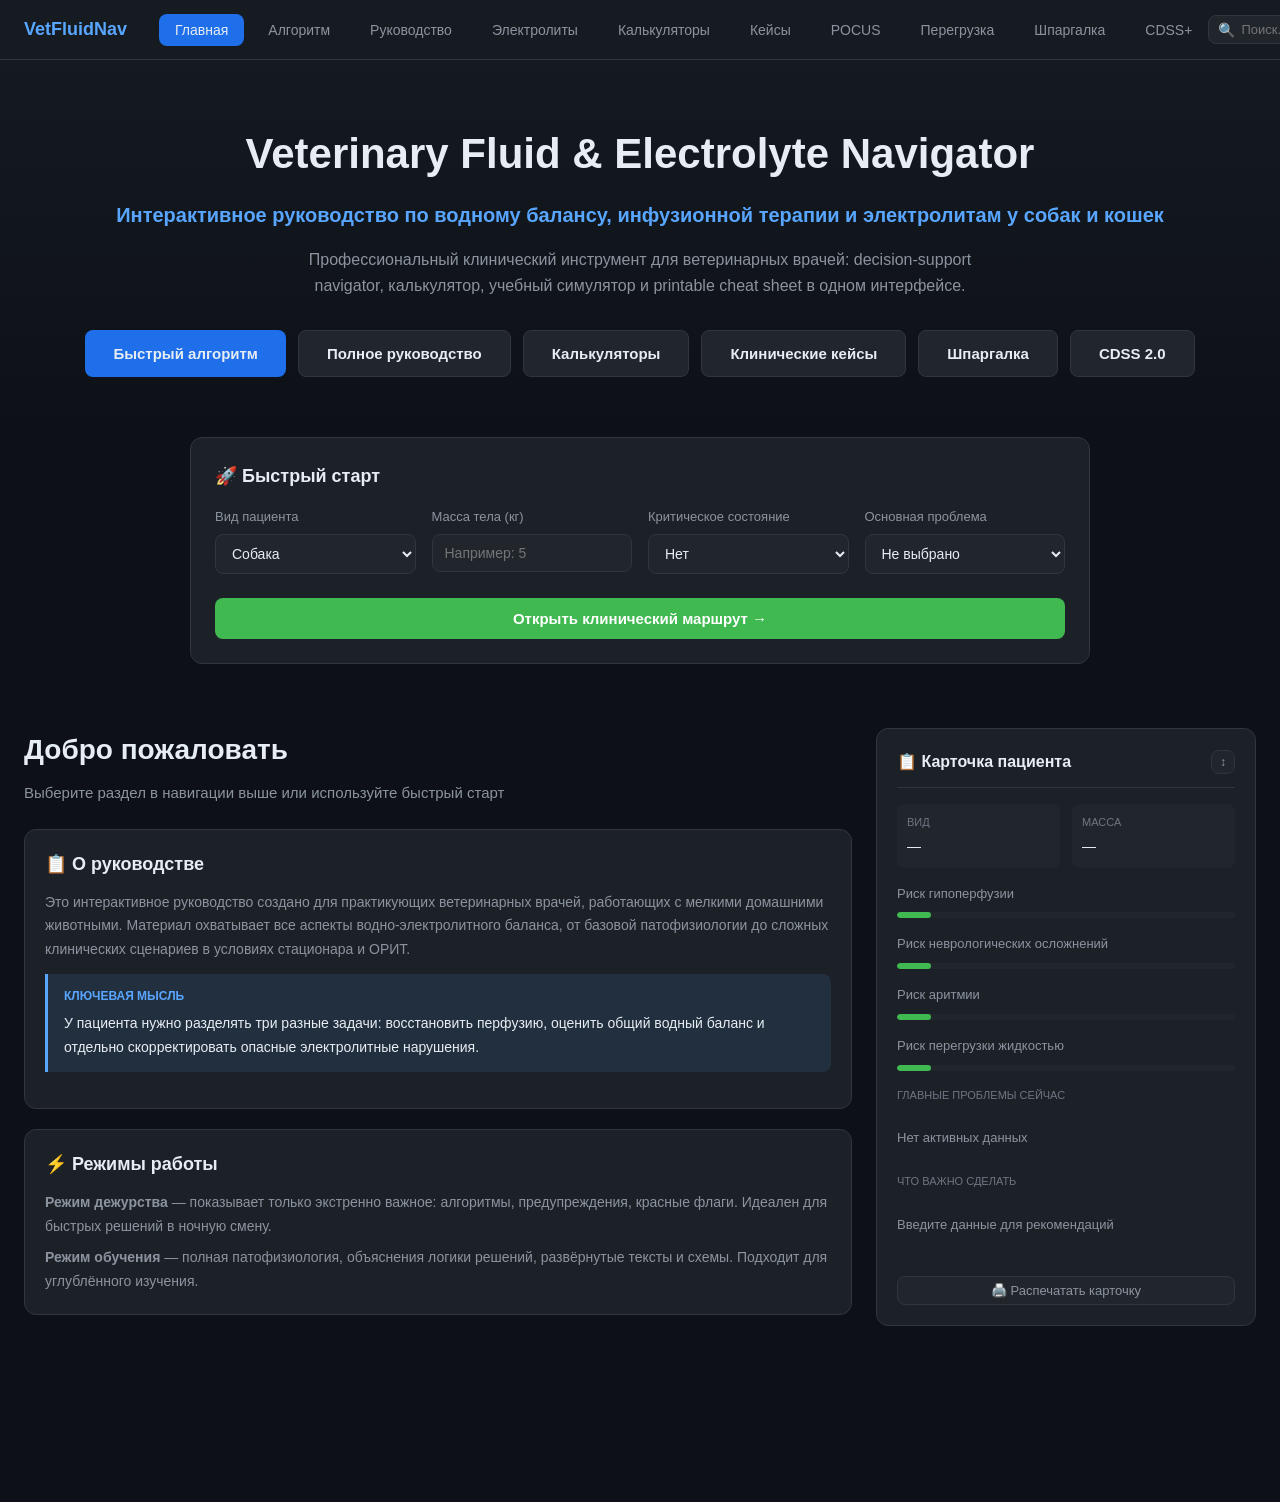
==== index.html @ ce5cab4b "Стабилизировать фронтенд: защитные проверки и безопасная инициализация" ====
<!DOCTYPE html>
<html lang="ru">
<head>
    <meta charset="UTF-8">
    <meta name="viewport" content="width=device-width, initial-scale=1.0">
    <title>Veterinary Fluid & Electrolyte Navigator</title>
    <style>
        /* ==================== БАЗОВЫЕ СТИЛИ ==================== */
        :root {
            --bg-primary: #0d1117;
            --bg-secondary: #161b22;
            --bg-tertiary: #21262d;
            --bg-card: #1c2128;
            --text-primary: #e6edf3;
            --text-secondary: #8b949e;
            --text-muted: #6e7681;
            --accent-blue: #58a6ff;
            --accent-blue-dark: #1f6feb;
            --accent-amber: #d29922;
            --accent-red: #f85149;
            --accent-red-dark: #da3633;
            --accent-green: #3fb950;
            --border-color: #30363d;
            --shadow: 0 4px 12px rgba(0, 0, 0, 0.4);
            --radius: 8px;
            --radius-lg: 12px;
            --font-main: -apple-system, BlinkMacSystemFont, 'Segoe UI', Helvetica, Arial, sans-serif;
            --font-mono: 'SF Mono', Consolas, 'Liberation Mono', Menlo, monospace;
        }

        * {
            margin: 0;
            padding: 0;
            box-sizing: border-box;
        }

        body {
            font-family: var(--font-main);
            background: var(--bg-primary);
            color: var(--text-primary);
            line-height: 1.6;
            min-height: 100vh;
        }

        /* ==================== НАВИГАЦИЯ ==================== */
        .top-nav {
            position: fixed;
            top: 0;
            left: 0;
            right: 0;
            height: 60px;
            background: var(--bg-secondary);
            border-bottom: 1px solid var(--border-color);
            display: flex;
            align-items: center;
            justify-content: space-between;
            padding: 0 24px;
            z-index: 1000;
            backdrop-filter: blur(8px);
        }

        .nav-left {
            display: flex;
            align-items: center;
            gap: 8px;
        }

        .nav-logo {
            font-size: 18px;
            font-weight: 700;
            color: var(--accent-blue);
            margin-right: 24px;
        }

        .nav-btn {
            background: transparent;
            border: none;
            color: var(--text-secondary);
            padding: 8px 16px;
            border-radius: var(--radius);
            cursor: pointer;
            font-size: 14px;
            transition: all 0.2s;
        }

        .nav-btn:hover {
            background: var(--bg-tertiary);
            color: var(--text-primary);
        }

        .nav-btn.active {
            background: var(--accent-blue-dark);
            color: var(--text-primary);
        }

        .nav-right {
            display: flex;
            align-items: center;
            gap: 12px;
        }

        .search-box {
            position: relative;
        }

        .search-input {
            background: var(--bg-tertiary);
            border: 1px solid var(--border-color);
            border-radius: var(--radius);
            padding: 6px 12px 6px 32px;
            color: var(--text-primary);
            font-size: 13px;
            width: 200px;
            transition: width 0.3s;
        }

        .search-input:focus {
            outline: none;
            border-color: var(--accent-blue);
            width: 280px;
        }

        .search-icon {
            position: absolute;
            left: 10px;
            top: 50%;
            transform: translateY(-50%);
            color: var(--text-muted);
            font-size: 14px;
        }

        .mode-toggle {
            display: flex;
            align-items: center;
            gap: 8px;
            padding: 6px 12px;
            background: var(--bg-tertiary);
            border-radius: var(--radius);
            font-size: 12px;
        }

        .mode-switch {
            position: relative;
            width: 44px;
            height: 22px;
            background: var(--bg-primary);
            border-radius: 11px;
            cursor: pointer;
            transition: background 0.3s;
        }

        .mode-switch.active {
            background: var(--accent-blue-dark);
        }

        .mode-knob {
            position: absolute;
            top: 2px;
            left: 2px;
            width: 18px;
            height: 18px;
            background: var(--text-primary);
            border-radius: 50%;
            transition: transform 0.3s;
        }

        .mode-switch.active .mode-knob {
            transform: translateX(22px);
        }

        .action-btn {
            background: var(--bg-tertiary);
            border: 1px solid var(--border-color);
            color: var(--text-secondary);
            padding: 6px 12px;
            border-radius: var(--radius);
            cursor: pointer;
            font-size: 13px;
            transition: all 0.2s;
        }

        .action-btn:hover {
            background: var(--bg-card);
            color: var(--text-primary);
            border-color: var(--accent-blue);
        }

        .action-btn.danger {
            border-color: var(--accent-red);
            color: var(--accent-red);
        }

        .action-btn.danger:hover {
            background: var(--accent-red-dark);
            color: white;
        }

        /* ==================== HERO SECTION ==================== */
        .hero-section {
            padding: 120px 24px 60px;
            text-align: center;
            background: linear-gradient(180deg, var(--bg-secondary) 0%, var(--bg-primary) 100%);
        }

        .hero-title {
            font-size: 42px;
            font-weight: 700;
            color: var(--text-primary);
            margin-bottom: 12px;
        }

        .hero-subtitle {
            font-size: 20px;
            color: var(--accent-blue);
            margin-bottom: 16px;
        }

        .hero-desc {
            font-size: 16px;
            color: var(--text-secondary);
            max-width: 700px;
            margin: 0 auto 32px;
        }

        .hero-buttons {
            display: flex;
            justify-content: center;
            gap: 12px;
            flex-wrap: wrap;
        }

        .hero-btn {
            background: var(--accent-blue-dark);
            border: none;
            color: var(--text-primary);
            padding: 14px 28px;
            border-radius: var(--radius);
            font-size: 15px;
            font-weight: 600;
            cursor: pointer;
            transition: all 0.2s;
        }

        .hero-btn:hover {
            background: var(--accent-blue);
            transform: translateY(-2px);
        }

        .hero-btn.secondary {
            background: var(--bg-tertiary);
            border: 1px solid var(--border-color);
        }

        .hero-btn.secondary:hover {
            border-color: var(--accent-blue);
        }

        /* ==================== QUICK START ==================== */
        .quick-start {
            max-width: 900px;
            margin: 0 auto 40px;
            background: var(--bg-card);
            border: 1px solid var(--border-color);
            border-radius: var(--radius-lg);
            padding: 24px;
        }

        .quick-start h3 {
            font-size: 18px;
            margin-bottom: 16px;
            color: var(--text-primary);
        }

        .qs-grid {
            display: grid;
            grid-template-columns: repeat(auto-fit, minmax(200px, 1fr));
            gap: 16px;
        }

        .qs-field {
            display: flex;
            flex-direction: column;
            gap: 6px;
        }

        .qs-label {
            font-size: 13px;
            color: var(--text-secondary);
        }

        .qs-select, .qs-input {
            background: var(--bg-tertiary);
            border: 1px solid var(--border-color);
            border-radius: var(--radius);
            padding: 10px 12px;
            color: var(--text-primary);
            font-size: 14px;
        }

        .qs-select:focus, .qs-input:focus {
            outline: none;
            border-color: var(--accent-blue);
        }

        .qs-submit {
            grid-column: 1 / -1;
            background: var(--accent-green);
            border: none;
            color: white;
            padding: 12px;
            border-radius: var(--radius);
            font-size: 15px;
            font-weight: 600;
            cursor: pointer;
            margin-top: 8px;
        }

        .qs-submit:hover {
            background: #2ea043;
        }

        /* ==================== MAIN LAYOUT ==================== */
        .main-container {
            display: grid;
            grid-template-columns: 1fr 380px;
            gap: 24px;
            max-width: 1600px;
            margin: 0 auto;
            padding: 24px;
        }

        .content-area {
            min-height: calc(100vh - 150px);
        }

        /* ==================== STICKY PATIENT PANEL ==================== */
        .patient-panel {
            position: sticky;
            top: 80px;
            background: var(--bg-card);
            border: 1px solid var(--border-color);
            border-radius: var(--radius-lg);
            padding: 20px;
            height: fit-content;
            max-height: calc(100vh - 100px);
            overflow-y: auto;
        }

        .patient-header {
            display: flex;
            justify-content: space-between;
            align-items: center;
            margin-bottom: 16px;
            padding-bottom: 12px;
            border-bottom: 1px solid var(--border-color);
        }

        .patient-title {
            font-size: 16px;
            font-weight: 600;
            color: var(--text-primary);
        }

        .patient-info {
            display: grid;
            grid-template-columns: 1fr 1fr;
            gap: 12px;
            margin-bottom: 16px;
        }

        .info-item {
            background: var(--bg-tertiary);
            padding: 10px;
            border-radius: var(--radius);
        }

        .info-label {
            font-size: 11px;
            color: var(--text-muted);
            text-transform: uppercase;
            margin-bottom: 4px;
        }

        .info-value {
            font-size: 14px;
            color: var(--text-primary);
            font-weight: 500;
        }

        .risk-section {
            margin: 16px 0;
        }

        .risk-title {
            font-size: 13px;
            color: var(--text-secondary);
            margin-bottom: 8px;
        }

        .risk-bar {
            height: 6px;
            background: var(--bg-tertiary);
            border-radius: 3px;
            margin-bottom: 8px;
            overflow: hidden;
        }

        .risk-fill {
            height: 100%;
            border-radius: 3px;
            transition: width 0.3s;
        }

        .risk-low { background: var(--accent-green); }
        .risk-medium { background: var(--accent-amber); }
        .risk-high { background: var(--accent-red); }

        .red-flags {
            background: rgba(248, 81, 73, 0.1);
            border: 1px solid var(--accent-red);
            border-radius: var(--radius);
            padding: 12px;
            margin: 16px 0;
        }

        .red-flag-item {
            display: flex;
            align-items: center;
            gap: 8px;
            font-size: 13px;
            color: var(--accent-red);
            margin-bottom: 6px;
        }

        .red-flag-item:last-child {
            margin-bottom: 0;
        }

        .action-list {
            list-style: none;
            margin: 16px 0;
        }

        .action-item {
            padding: 8px 0;
            border-bottom: 1px solid var(--border-color);
            font-size: 13px;
            color: var(--text-secondary);
        }

        .action-item:last-child {
            border-bottom: none;
        }

        .action-item strong {
            color: var(--text-primary);
        }

        /* ==================== SECTIONS ==================== */
        .section {
            display: none;
            animation: fadeIn 0.3s ease;
        }

        .section.active {
            display: block;
        }

        @keyframes fadeIn {
            from { opacity: 0; transform: translateY(10px); }
            to { opacity: 1; transform: translateY(0); }
        }

        .section-header {
            margin-bottom: 24px;
        }

        .section-title {
            font-size: 28px;
            font-weight: 700;
            color: var(--text-primary);
            margin-bottom: 8px;
        }

        .section-desc {
            font-size: 15px;
            color: var(--text-secondary);
        }

        /* ==================== CARDS ==================== */
        .card {
            background: var(--bg-card);
            border: 1px solid var(--border-color);
            border-radius: var(--radius-lg);
            padding: 20px;
            margin-bottom: 20px;
        }

        .card-title {
            font-size: 18px;
            font-weight: 600;
            color: var(--text-primary);
            margin-bottom: 12px;
            display: flex;
            align-items: center;
            gap: 8px;
        }

        .card-content {
            font-size: 14px;
            color: var(--text-secondary);
            line-height: 1.7;
        }

        .key-thought {
            background: rgba(88, 166, 255, 0.1);
            border-left: 3px solid var(--accent-blue);
            padding: 12px 16px;
            margin: 16px 0;
            border-radius: 0 var(--radius) var(--radius) 0;
        }

        .key-thought-title {
            font-size: 12px;
            color: var(--accent-blue);
            text-transform: uppercase;
            font-weight: 600;
            margin-bottom: 6px;
        }

        .key-thought-text {
            font-size: 14px;
            color: var(--text-primary);
        }

        .warning-box {
            background: rgba(248, 81, 73, 0.1);
            border: 1px solid var(--accent-red);
            border-radius: var(--radius);
            padding: 12px 16px;
            margin: 16px 0;
        }

        .warning-title {
            font-size: 12px;
            color: var(--accent-red);
            text-transform: uppercase;
            font-weight: 600;
            margin-bottom: 6px;
        }

        .warning-text {
            font-size: 14px;
            color: var(--text-primary);
        }

        /* ==================== TABLES ==================== */
        .data-table {
            width: 100%;
            border-collapse: collapse;
            font-size: 13px;
            margin: 16px 0;
        }

        .data-table th,
        .data-table td {
            padding: 10px 12px;
            text-align: left;
            border-bottom: 1px solid var(--border-color);
        }

        .data-table th {
            background: var(--bg-tertiary);
            color: var(--text-primary);
            font-weight: 600;
            font-size: 12px;
            text-transform: uppercase;
        }

        .data-table tr:hover {
            background: var(--bg-tertiary);
        }

        /* ==================== ACCORDION ==================== */
        .accordion {
            margin: 16px 0;
        }

        .accordion-item {
            border: 1px solid var(--border-color);
            border-radius: var(--radius);
            margin-bottom: 8px;
            overflow: hidden;
        }

        .accordion-header {
            background: var(--bg-tertiary);
            padding: 14px 16px;
            cursor: pointer;
            display: flex;
            justify-content: space-between;
            align-items: center;
            transition: background 0.2s;
        }

        .accordion-header:hover {
            background: var(--bg-card);
        }

        .accordion-title {
            font-size: 14px;
            font-weight: 500;
            color: var(--text-primary);
        }

        .accordion-icon {
            color: var(--text-muted);
            transition: transform 0.3s;
        }

        .accordion-item.open .accordion-icon {
            transform: rotate(180deg);
        }

        .accordion-content {
            display: none;
            padding: 16px;
            background: var(--bg-card);
            font-size: 14px;
            color: var(--text-secondary);
            line-height: 1.7;
        }

        .accordion-item.open .accordion-content {
            display: block;
        }

        /* ==================== CALCULATORS ==================== */
        .calc-grid {
            display: grid;
            grid-template-columns: repeat(auto-fit, minmax(280px, 1fr));
            gap: 16px;
        }

        .calc-card {
            background: var(--bg-card);
            border: 1px solid var(--border-color);
            border-radius: var(--radius-lg);
            padding: 20px;
        }

        .calc-title {
            font-size: 16px;
            font-weight: 600;
            color: var(--text-primary);
            margin-bottom: 16px;
        }

        .calc-input-group {
            margin-bottom: 12px;
        }

        .calc-label {
            display: block;
            font-size: 12px;
            color: var(--text-secondary);
            margin-bottom: 6px;
        }

        .calc-input {
            width: 100%;
            background: var(--bg-tertiary);
            border: 1px solid var(--border-color);
            border-radius: var(--radius);
            padding: 10px 12px;
            color: var(--text-primary);
            font-size: 14px;
        }

        .calc-input:focus {
            outline: none;
            border-color: var(--accent-blue);
        }

        .calc-btn {
            width: 100%;
            background: var(--accent-blue-dark);
            border: none;
            color: var(--text-primary);
            padding: 10px;
            border-radius: var(--radius);
            font-size: 14px;
            font-weight: 600;
            cursor: pointer;
            margin-top: 8px;
        }

        .calc-btn:hover {
            background: var(--accent-blue);
        }

        .calc-result {
            margin-top: 16px;
            padding: 12px;
            background: var(--bg-tertiary);
            border-radius: var(--radius);
            display: none;
        }

        .calc-result.show {
            display: block;
        }

        .result-value {
            font-size: 24px;
            font-weight: 700;
            color: var(--accent-blue);
        }

        .result-label {
            font-size: 12px;
            color: var(--text-muted);
            margin-top: 4px;
        }

        /* ==================== ELECTROLYTE VISUALIZATION ==================== */
        .electrolyte-tabs {
            display: flex;
            gap: 8px;
            margin-bottom: 20px;
            flex-wrap: wrap;
        }

        .elyte-tab {
            background: var(--bg-tertiary);
            border: 1px solid var(--border-color);
            color: var(--text-secondary);
            padding: 10px 20px;
            border-radius: var(--radius);
            cursor: pointer;
            font-size: 14px;
            font-weight: 500;
            transition: all 0.2s;
        }

        .elyte-tab:hover {
            border-color: var(--accent-blue);
            color: var(--text-primary);
        }

        .elyte-tab.active {
            background: var(--accent-blue-dark);
            border-color: var(--accent-blue);
            color: var(--text-primary);
        }

        .visualization {
            background: var(--bg-card);
            border: 1px solid var(--border-color);
            border-radius: var(--radius-lg);
            padding: 24px;
            margin: 20px 0;
        }

        .viz-svg {
            width: 100%;
            max-width: 500px;
            height: 300px;
            margin: 0 auto;
            display: block;
        }

        /* ==================== CASE STUDIES ==================== */
        .case-card {
            background: var(--bg-card);
            border: 1px solid var(--border-color);
            border-radius: var(--radius-lg);
            overflow: hidden;
            margin-bottom: 20px;
        }

        .case-header {
            background: var(--bg-tertiary);
            padding: 16px 20px;
            border-bottom: 1px solid var(--border-color);
        }

        .case-title {
            font-size: 16px;
            font-weight: 600;
            color: var(--text-primary);
        }

        .case-body {
            padding: 20px;
        }

        .case-section {
            margin-bottom: 16px;
        }

        .case-section-title {
            font-size: 13px;
            color: var(--accent-blue);
            text-transform: uppercase;
            font-weight: 600;
            margin-bottom: 8px;
        }

        .case-options {
            display: grid;
            gap: 10px;
            margin: 16px 0;
        }

        .case-option {
            background: var(--bg-tertiary);
            border: 1px solid var(--border-color);
            border-radius: var(--radius);
            padding: 12px 16px;
            cursor: pointer;
            transition: all 0.2s;
        }

        .case-option:hover {
            border-color: var(--accent-blue);
        }

        .case-option.selected {
            border-color: var(--accent-blue);
            background: rgba(88, 166, 255, 0.1);
        }

        .case-option.correct {
            border-color: var(--accent-green);
            background: rgba(63, 185, 80, 0.1);
        }

        .case-option.incorrect {
            border-color: var(--accent-red);
            background: rgba(248, 81, 73, 0.1);
        }

        .case-feedback {
            padding: 16px;
            background: var(--bg-tertiary);
            border-radius: var(--radius);
            margin-top: 16px;
            display: none;
        }

        .case-feedback.show {
            display: block;
        }

        /* ==================== POCUS ==================== */
        .pocus-grid {
            display: grid;
            grid-template-columns: repeat(auto-fit, minmax(300px, 1fr));
            gap: 20px;
        }

        .pocus-card {
            background: var(--bg-card);
            border: 1px solid var(--border-color);
            border-radius: var(--radius-lg);
            padding: 20px;
        }

        .pocus-diagram {
            width: 100%;
            height: 200px;
            background: var(--bg-tertiary);
            border-radius: var(--radius);
            margin: 16px 0;
            display: flex;
            align-items: center;
            justify-content: center;
        }

        /* ==================== FLUID OVERLOAD ==================== */
        .overload-checklist {
            display: grid;
            gap: 12px;
            margin: 20px 0;
        }

        .checklist-item {
            display: flex;
            align-items: center;
            gap: 12px;
            padding: 12px;
            background: var(--bg-tertiary);
            border-radius: var(--radius);
            cursor: pointer;
            transition: background 0.2s;
        }

        .checklist-item:hover {
            background: var(--bg-card);
        }

        .checklist-checkbox {
            width: 20px;
            height: 20px;
            accent-color: var(--accent-red);
        }

        .overload-assessment {
            padding: 20px;
            background: var(--bg-card);
            border: 1px solid var(--border-color);
            border-radius: var(--radius-lg);
            margin-top: 20px;
        }

        .risk-level {
            font-size: 18px;
            font-weight: 700;
            margin-bottom: 8px;
        }

        .risk-level.low { color: var(--accent-green); }
        .risk-level.medium { color: var(--accent-amber); }
        .risk-level.high { color: var(--accent-red); }

        /* ==================== CHEAT SHEET ==================== */
        .cheat-sheet {
            background: var(--bg-card);
            border: 1px solid var(--border-color);
            border-radius: var(--radius-lg);
            padding: 24px;
        }

        .cheat-grid {
            display: grid;
            grid-template-columns: repeat(auto-fit, minmax(250px, 1fr));
            gap: 20px;
        }

        .cheat-item {
            background: var(--bg-tertiary);
            border-radius: var(--radius);
            padding: 16px;
        }

        .cheat-item-title {
            font-size: 14px;
            font-weight: 600;
            color: var(--accent-blue);
            margin-bottom: 8px;
        }

        .cheat-item-content {
            font-size: 13px;
            color: var(--text-secondary);
            line-height: 1.6;
        }

        /* ==================== SEARCH RESULTS ==================== */
        .search-results {
            position: absolute;
            top: 100%;
            right: 0;
            width: 320px;
            background: var(--bg-card);
            border: 1px solid var(--border-color);
            border-radius: var(--radius);
            box-shadow: var(--shadow);
            display: none;
            max-height: 400px;
            overflow-y: auto;
            z-index: 1001;
        }

        .search-results.show {
            display: block;
        }

        .search-result-item {
            padding: 12px 16px;
            border-bottom: 1px solid var(--border-color);
            cursor: pointer;
            transition: background 0.2s;
        }

        .search-result-item:hover {
            background: var(--bg-tertiary);
        }

        .search-result-item:last-child {
            border-bottom: none;
        }

        .search-result-title {
            font-size: 14px;
            color: var(--text-primary);
            margin-bottom: 4px;
        }

        .search-result-desc {
            font-size: 12px;
            color: var(--text-muted);
        }

        /* ==================== PRINT MODE ==================== */
        @media print {
            .top-nav,
            .hero-section,
            .quick-start,
            .patient-panel,
            .nav-btn:not(.active),
            .action-btn,
            .search-box,
            .mode-toggle {
                display: none !important;
            }

            body {
                background: white;
                color: black;
            }

            .main-container {
                display: block;
                max-width: 100%;
                padding: 0;
            }

            .content-area {
                min-height: auto;
            }

            .card,
            .cheat-sheet {
                break-inside: avoid;
                border: 1px solid #ccc;
            }

            .section {
                display: block !important;
                page-break-after: always;
            }
        }

        /* ==================== RESPONSIVE ==================== */
        @media (max-width: 1200px) {
            .main-container {
                grid-template-columns: 1fr;
            }

            .patient-panel {
                position: fixed;
                bottom: 0;
                left: 0;
                right: 0;
                top: auto;
                max-height: 300px;
                border-radius: var(--radius-lg) var(--radius-lg) 0 0;
                z-index: 999;
                transform: translateY(calc(100% - 60px));
                transition: transform 0.3s;
            }

            .patient-panel.expanded {
                transform: translateY(0);
            }

            .patient-toggle {
                position: fixed;
                bottom: 0;
                left: 0;
                right: 0;
                height: 60px;
                background: var(--bg-card);
                border-top: 1px solid var(--border-color);
                display: flex;
                align-items: center;
                justify-content: center;
                cursor: pointer;
                z-index: 998;
            }
        }

        @media (max-width: 768px) {
            .top-nav {
                padding: 0 12px;
            }

            .nav-logo {
                font-size: 14px;
                margin-right: 12px;
            }

            .nav-btn span {
                display: none;
            }

            .hero-title {
                font-size: 28px;
            }

            .hero-subtitle {
                font-size: 16px;
            }

            .hero-buttons {
                flex-direction: column;
            }

            .hero-btn {
                width: 100%;
            }

            .qs-grid {
                grid-template-columns: 1fr;
            }

            .search-input {
                width: 150px;
            }

            .search-input:focus {
                width: 180px;
            }
        }



        /* ==================== ADVANCED CDSS ==================== */
        .module-grid {
            display: grid;
            grid-template-columns: repeat(auto-fit, minmax(280px, 1fr));
            gap: 16px;
            margin-top: 16px;
        }

        .module-card {
            background: var(--bg-tertiary);
            border: 1px solid var(--border-color);
            border-radius: var(--radius);
            padding: 14px;
        }

        .badge {
            display: inline-block;
            padding: 2px 8px;
            border-radius: 999px;
            font-size: 11px;
            font-weight: 700;
            margin-right: 6px;
        }

        .badge.a { background: rgba(63,185,80,.2); color: var(--accent-green);}
        .badge.b { background: rgba(210,153,34,.2); color: var(--accent-amber);}
        .badge.c { background: rgba(248,81,73,.2); color: var(--accent-red);}

        .stepper {
            display: flex;
            gap: 8px;
            flex-wrap: wrap;
            margin: 12px 0;
        }

        .step-btn {
            background: var(--bg-secondary);
            border: 1px solid var(--border-color);
            color: var(--text-secondary);
            padding: 8px 10px;
            border-radius: var(--radius);
            cursor: pointer;
            font-size: 12px;
        }

        .step-btn.active {
            border-color: var(--accent-blue);
            color: var(--text-primary);
            background: rgba(88,166,255,.12);
        }

        .range-row {
            display: grid;
            grid-template-columns: 1fr auto;
            gap: 10px;
            align-items: center;
            margin: 10px 0;
        }

        .tiny {font-size:12px;color:var(--text-muted);}
        .danger-list li { color: var(--accent-red); margin-bottom: 6px;}

        .safety-banner {
            background: rgba(210,153,34,0.12);
            border: 1px solid var(--accent-amber);
            border-radius: var(--radius);
            padding: 14px 16px;
            margin-bottom: 16px;
        }

        .safety-title {
            font-size: 12px;
            text-transform: uppercase;
            color: var(--accent-amber);
            font-weight: 700;
            margin-bottom: 6px;
        }

        .safety-check {
            display: flex;
            gap: 8px;
            align-items: flex-start;
            margin-top: 8px;
            font-size: 12px;
            color: var(--text-secondary);
        }

        /* ==================== UTILITY CLASSES ==================== */
        .hidden { display: none !important; }
        .text-accent { color: var(--accent-blue); }
        .text-danger { color: var(--accent-red); }
        .text-warning { color: var(--accent-amber); }
        .text-success { color: var(--accent-green); }
        .mt-2 { margin-top: 8px; }
        .mt-3 { margin-top: 12px; }
        .mt-4 { margin-top: 16px; }
        .mb-2 { margin-bottom: 8px; }
        .mb-3 { margin-bottom: 12px; }
        .mb-4 { margin-bottom: 16px; }
    </style>
</head>
<body>
    <!-- Навигация -->
    <nav class="top-nav">
        <div class="nav-left">
            <div class="nav-logo">VetFluidNav</div>
            <button class="nav-btn active" data-section="home"><span>Главная</span></button>
            <button class="nav-btn" data-section="algorithm"><span>Алгоритм</span></button>
            <button class="nav-btn" data-section="guide"><span>Руководство</span></button>
            <button class="nav-btn" data-section="electrolytes"><span>Электролиты</span></button>
            <button class="nav-btn" data-section="calculators"><span>Калькуляторы</span></button>
            <button class="nav-btn" data-section="cases"><span>Кейсы</span></button>
            <button class="nav-btn" data-section="pocus"><span>POCUS</span></button>
            <button class="nav-btn" data-section="overload"><span>Перегрузка</span></button>
            <button class="nav-btn" data-section="cheatsheet"><span>Шпаргалка</span></button>
            <button class="nav-btn" data-section="cdss"><span>CDSS+</span></button>
        </div>
        <div class="nav-right">
            <div class="search-box">
                <span class="search-icon">🔍</span>
                <input type="text" class="search-input" placeholder="Поиск..." id="searchInput">
                <div class="search-results" id="searchResults"></div>
            </div>
            <div class="mode-toggle">
                <span id="modeLabel">Обучение</span>
                <div class="mode-switch" id="modeSwitch">
                    <div class="mode-knob"></div>
                </div>
            </div>
            <button class="action-btn" id="printBtn">🖨️ Печать</button>
            <button class="action-btn danger" id="resetBtn">🔄 Сброс</button>
        </div>
    </nav>

    <!-- Hero секция -->
    <section class="hero-section" id="heroSection">
        <h1 class="hero-title">Veterinary Fluid & Electrolyte Navigator</h1>
        <h2 class="hero-subtitle">Интерактивное руководство по водному балансу, инфузионной терапии и электролитам у собак и кошек</h2>
        <p class="hero-desc">Профессиональный клинический инструмент для ветеринарных врачей: decision-support navigator, калькулятор, учебный симулятор и printable cheat sheet в одном интерфейсе.</p>
        <div class="hero-buttons">
            <button class="hero-btn" onclick="navigateTo('algorithm')">Быстрый алгоритм</button>
            <button class="hero-btn secondary" onclick="navigateTo('guide')">Полное руководство</button>
            <button class="hero-btn secondary" onclick="navigateTo('calculators')">Калькуляторы</button>
            <button class="hero-btn secondary" onclick="navigateTo('cases')">Клинические кейсы</button>
            <button class="hero-btn secondary" onclick="navigateTo('cheatsheet')">Шпаргалка</button>
            <button class="hero-btn secondary" onclick="navigateTo('cdss')">CDSS 2.0</button>
        </div>
    </section>

    <!-- Быстрый старт -->
    <div class="quick-start" id="quickStart">
        <h3>🚀 Быстрый старт</h3>
        <div class="qs-grid">
            <div class="qs-field">
                <label class="qs-label">Вид пациента</label>
                <select class="qs-select" id="qsSpecies">
                    <option value="dog">Собака</option>
                    <option value="cat">Кошка</option>
                </select>
            </div>
            <div class="qs-field">
                <label class="qs-label">Масса тела (кг)</label>
                <input type="number" class="qs-input" id="qsWeight" placeholder="Например: 5" step="0.1" min="0.1">
            </div>
            <div class="qs-field">
                <label class="qs-label">Критическое состояние</label>
                <select class="qs-select" id="qsCritical">
                    <option value="no">Нет</option>
                    <option value="yes">Да</option>
                </select>
            </div>
            <div class="qs-field">
                <label class="qs-label">Основная проблема</label>
                <select class="qs-select" id="qsProblem">
                    <option value="">Не выбрано</option>
                    <option value="hypoperfusion">Гипоперфузия</option>
                    <option value="dehydration">Дегидратация</option>
                    <option value="disnatremia">Диснатриемия</option>
                    <option value="hyperkalemia">Гиперкалиемия</option>
                    <option value="hypokalemia">Гипокалиемия</option>
                    <option value="hypocalcemia">Гипокальциемия</option>
                    <option value="dka">ДКА</option>
                    <option value="obstruction">Уретральная обструкция</option>
                    <option value="aki_ckd">ОПП/ХБП</option>
                    <option value="overload">Перегрузка жидкостью</option>
                    <option value="unsure">Не уверен</option>
                </select>
            </div>
            <button class="qs-submit" onclick="startClinicalPathway()">Открыть клинический маршрут →</button>
        </div>
    </div>

    <!-- Основная рабочая область -->
    <div class="main-container">
        <!-- Левая колонка - контент -->
        <div class="content-area">
            
            <!-- Секция: Главная -->
            <section class="section active" id="home">
                <div class="section-header">
                    <h1 class="section-title">Добро пожаловать</h1>
                    <p class="section-desc">Выберите раздел в навигации выше или используйте быстрый старт</p>
                </div>
                
                <div class="card">
                    <div class="card-title">📋 О руководстве</div>
                    <div class="card-content">
                        <p>Это интерактивное руководство создано для практикующих ветеринарных врачей, работающих с мелкими домашними животными. Материал охватывает все аспекты водно-электролитного баланса, от базовой патофизиологии до сложных клинических сценариев в условиях стационара и ОРИТ.</p>
                        
                        <div class="key-thought mt-3">
                            <div class="key-thought-title">Ключевая мысль</div>
                            <div class="key-thought-text">У пациента нужно разделять три разные задачи: восстановить перфузию, оценить общий водный баланс и отдельно скорректировать опасные электролитные нарушения.</div>
                        </div>
                    </div>
                </div>

                <div class="card">
                    <div class="card-title">⚡ Режимы работы</div>
                    <div class="card-content">
                        <p><strong>Режим дежурства</strong> — показывает только экстренно важное: алгоритмы, предупреждения, красные флаги. Идеален для быстрых решений в ночную смену.</p>
                        <p class="mt-2"><strong>Режим обучения</strong> — полная патофизиология, объяснения логики решений, развёрнутые тексты и схемы. Подходит для углублённого изучения.</p>
                    </div>
                </div>

            </section>

            <!-- Секция: Алгоритм -->
            <section class="section" id="algorithm">
                <div class="section-header">
                    <h1 class="section-title">Быстрый алгоритм</h1>
                    <p class="section-desc">Клинический навигатор для первичной оценки и приоритизации</p>
                </div>

                <div class="card">
                    <div class="card-title">📝 Ввод данных пациента</div>
                    <div class="card-content">
                        <div class="qs-grid" style="grid-template-columns: repeat(auto-fit, minmax(150px, 1fr));">
                            <div class="qs-field">
                                <label class="qs-label">Вид</label>
                                <select class="qs-select alg-input" id="algSpecies">
                                    <option value="dog">Собака</option>
                                    <option value="cat">Кошка</option>
                                </select>
                            </div>
                            <div class="qs-field">
                                <label class="qs-label">Вес (кг)</label>
                                <input type="number" class="qs-input alg-input" id="algWeight" step="0.1" min="0.1">
                            </div>
                        </div>

                        <h4 class="mt-4 mb-2" style="color: var(--text-secondary); font-size: 13px; text-transform: uppercase;">Клинические признаки</h4>
                        <div class="qs-grid" style="grid-template-columns: repeat(auto-fit, minmax(180px, 1fr));">
                            <label class="checklist-item">
                                <input type="checkbox" class="checklist-checkbox alg-input" id="algHypoperfusion">
                                <span>Гипоперфузия</span>
                            </label>
                            <label class="checklist-item">
                                <input type="checkbox" class="checklist-checkbox alg-input" id="algVomiting">
                                <span>Рвота</span>
                            </label>
                            <label class="checklist-item">
                                <input type="checkbox" class="checklist-checkbox alg-input" id="algDiarrhea">
                                <span>Диарея</span>
                            </label>
                            <label class="checklist-item">
                                <input type="checkbox" class="checklist-checkbox alg-input" id="algPolyuria">
                                <span>Полиурия</span>
                            </label>
                            <label class="checklist-item">
                                <input type="checkbox" class="checklist-checkbox alg-input" id="algOliguria">
                                <span>Олигурия</span>
                            </label>
                            <label class="checklist-item">
                                <input type="checkbox" class="checklist-checkbox alg-input" id="algAnuria">
                                <span>Анурия</span>
                            </label>
                            <label class="checklist-item">
                                <input type="checkbox" class="checklist-checkbox alg-input" id="algObstruction">
                                <span>Обструкция</span>
                            </label>
                            <label class="checklist-item">
                                <input type="checkbox" class="checklist-checkbox alg-input" id="algEffusion">
                                <span>Выпоты</span>
                            </label>
                            <label class="checklist-item">
                                <input type="checkbox" class="checklist-checkbox alg-input" id="algTachypnea">
                                <span>Одышка</span>
                            </label>
                            <label class="checklist-item">
                                <input type="checkbox" class="checklist-checkbox alg-input" id="algNeuro">
                                <span>Неврологические признаки</span>
                            </label>
                        </div>

                        <h4 class="mt-4 mb-2" style="color: var(--text-secondary); font-size: 13px; text-transform: uppercase;">Лабораторные данные</h4>
                        <div class="qs-grid" style="grid-template-columns: repeat(auto-fit, minmax(120px, 1fr));">
                            <div class="qs-field">
                                <label class="qs-label">Na⁺ (ммоль/л)</label>
                                <input type="number" class="qs-input alg-input" id="algNa" step="0.1">
                            </div>
                            <div class="qs-field">
                                <label class="qs-label">K⁺ (ммоль/л)</label>
                                <input type="number" class="qs-input alg-input" id="algK" step="0.1">
                            </div>
                            <div class="qs-field">
                                <label class="qs-label">Cl⁻ (ммоль/л)</label>
                                <input type="number" class="qs-input alg-input" id="algCl" step="0.1">
                            </div>
                            <div class="qs-field">
                                <label class="qs-label">iCa (ммоль/л)</label>
                                <input type="number" class="qs-input alg-input" id="algCa" step="0.01">
                            </div>
                            <div class="qs-field">
                                <label class="qs-label">Mg (ммоль/л)</label>
                                <input type="number" class="qs-input alg-input" id="algMg" step="0.1">
                            </div>
                            <div class="qs-field">
                                <label class="qs-label">P (ммоль/л)</label>
                                <input type="number" class="qs-input alg-input" id="algP" step="0.1">
                            </div>
                            <div class="qs-field">
                                <label class="qs-label">Глюкоза (ммоль/л)</label>
                                <input type="number" class="qs-input alg-input" id="algGlucose" step="0.1">
                            </div>
                            <div class="qs-field">
                                <label class="qs-label">Креатинин (мкмоль/л)</label>
                                <input type="number" class="qs-input alg-input" id="algCreatinine" step="1">
                            </div>
                            <div class="qs-field">
                                <label class="qs-label">pH</label>
                                <input type="number" class="qs-input alg-input" id="algPh" step="0.01" min="6.5" max="8">
                            </div>
                            <div class="qs-field">
                                <label class="qs-label">HCO₃⁻ (ммоль/л)</label>
                                <input type="number" class="qs-input alg-input" id="algHco3" step="0.1">
                            </div>
                        </div>

                        <button class="qs-submit mt-4" onclick="runAlgorithm()">Анализировать и построить маршрут</button>
                    </div>
                </div>

                <div class="card" id="algorithmResult" style="display: none;">
                    <div class="card-title">🎯 Клиническая приоритизация</div>
                    <div class="card-content" id="algorithmOutput"></div>
                </div>
            </section>

            <!-- Секция: Руководство -->
            <section class="section" id="guide">
                <div class="section-header">
                    <h1 class="section-title">Полное руководство</h1>
                    <p class="section-desc">Цифровая версия пособия с интерактивными элементами</p>
                </div>

                <div class="accordion">
                    <div class="accordion-item">
                        <div class="accordion-header" onclick="toggleAccordion(this)">
                            <span class="accordion-title">📖 Введение и базовая патофизиология</span>
                            <span class="accordion-icon">▼</span>
                        </div>
                        <div class="accordion-content">
                            <p>Нарушения водного баланса и электролитов у собак и кошек редко существуют изолированно. На практике врач почти всегда имеет дело с комбинацией:</p>
                            <ul class="mt-2" style="margin-left: 20px; color: var(--text-secondary);">
                                <li>гипоперфузии или гиповолемии;</li>
                                <li>общей дегидратации или перегрузки жидкостью;</li>
                                <li>сдвигов натрия, калия, хлора, кальция, магния и фосфора;</li>
                                <li>кислотно-основных нарушений;</li>
                                <li>первичного заболевания.</li>
                            </ul>
                            
                            <div class="key-thought mt-3">
                                <div class="key-thought-title">Ключевая мысль</div>
                                <div class="key-thought-text">У пациента нужно разделять три разные задачи: восстановить перфузию, оценить общий водный баланс и отдельно скорректировать опасные электролитные нарушения.</div>
                            </div>

                            <h4 class="mt-4" style="color: var(--text-primary);">Распределение воды организма</h4>
                            <p class="mt-2">Общая вода организма распределяется между внутриклеточным и внеклеточным секторами:</p>
                            <ul style="margin-left: 20px; color: var(--text-secondary); margin-top: 8px;">
                                <li><strong>Внутрисосудистый объём</strong> — определяет перфузию и артериальное давление;</li>
                                <li><strong>Интерстициальная жидкость</strong> — отражает общую гидратацию;</li>
                                <li><strong>Внутриклеточная вода</strong> — чувствительна к изменениям осмоляльности, прежде всего к натрию.</li>
                            </ul>
                        </div>
                    </div>

                    <div class="accordion-item">
                        <div class="accordion-header" onclick="toggleAccordion(this)">
                            <span class="accordion-title">🔍 Первичная оценка и мониторинг</span>
                            <span class="accordion-icon">▼</span>
                        </div>
                        <div class="accordion-content">
                            <h4 style="color: var(--text-primary);">Первый вопрос: есть ли гипоперфузия?</h4>
                            <p class="mt-2">При поступлении пациента сначала отвечают на вопрос, есть ли гемодинамически значимая гиповолемия или шок.</p>
                            
                            <h5 class="mt-3" style="color: var(--accent-blue);">Ранние признаки гипоперфузии:</h5>
                            <ul style="margin-left: 20px; color: var(--text-secondary); margin-top: 8px;">
                                <li>тахикардия;</li>
                                <li>удлинение CRT;</li>
                                <li>ухудшение качества пульса;</li>
                                <li>жажда;</li>
                                <li>снижение диуреза;</li>
                                <li>холодные конечности.</li>
                            </ul>

                            <h5 class="mt-3" style="color: var(--accent-blue);">Что взять в первые 15–30 минут:</h5>
                            <ul style="margin-left: 20px; color: var(--text-secondary); margin-top: 8px;">
                                <li>PCV/TS или альбумин/общий белок;</li>
                                <li>электролиты: Na⁺, K⁺, Cl⁻, по возможности iCa и iMg;</li>
                                <li>глюкоза;</li>
                                <li>креатинин, мочевина;</li>
                                <li>газовый состав крови / КЩС;</li>
                                <li>ЭКГ при подозрении на значимые сдвиги K⁺ или Ca²⁺.</li>
                            </ul>

                            <div class="warning-box mt-3">
                                <div class="warning-title">Важно</div>
                                <div class="warning-text">Если пациент гиповолемичен, сначала восстанавливают перфузию изотоническими кристаллоидами, а уже потом решают вопрос медленной коррекции натрия и свободной воды.</div>
                            </div>
                        </div>
                    </div>

                    <div class="accordion-item">
                        <div class="accordion-header" onclick="toggleAccordion(this)">
                            <span class="accordion-title">💧 Типы дегидратации</span>
                            <span class="accordion-icon">▼</span>
                        </div>
                        <div class="accordion-content">
                            <h4 style="color: var(--text-primary);">Изотоническая дегидратация</h4>
                            <p class="mt-2">Потери воды и натрия близки по составу к внеклеточной жидкости. Страдает прежде всего внеклеточный сектор и объём циркулирующей крови.</p>
                            <p class="mt-2" style="color: var(--text-secondary);"><strong>Типичные причины:</strong> рвота, диарея, кровопотеря, секвестрация в ЖКТ, потери в третье пространство.</p>

                            <h4 class="mt-4" style="color: var(--text-primary);">Гипертоническая дегидратация</h4>
                            <p class="mt-2">Потеря свободной воды превышает потерю натрия. Внеклеточная жидкость становится гиперосмолярной, вода выходит из клеток.</p>
                            <p class="mt-2" style="color: var(--text-secondary);"><strong>Типичные причины:</strong> ограничение доступа к воде, несахарный диабет, осмотический диурез, лихорадка, тахипноэ.</p>
                            <p class="mt-2 text-danger"><strong>Клинический риск:</strong> неврологические нарушения из-за клеточной дегидратации мозга.</p>

                            <h4 class="mt-4" style="color: var(--text-primary);">Гипотоническая дегидратация</h4>
                            <p class="mt-2">Потеря натрия превышает потерю воды. Осмоляльность внеклеточной жидкости снижается, вода переходит в клетки.</p>
                            <p class="mt-2" style="color: var(--text-secondary);"><strong>Типичные причины:</strong> гипоадренокортицизм, тяжёлые ЖКТ-потери, некоторые нефропатии.</p>
                            <p class="mt-2 text-danger"><strong>Клинический риск:</strong> сочетание гиповолемии с риском клеточного отёка, включая отёк мозга.</p>
                        </div>
                    </div>

                    <div class="accordion-item">
                        <div class="accordion-header" onclick="toggleAccordion(this)">
                            <span class="accordion-title">🧂 Натрий (Na⁺)</span>
                            <span class="accordion-icon">▼</span>
                        </div>
                        <div class="accordion-content">
                            <div class="key-thought">
                                <div class="key-thought-title">Ключевая мысль</div>
                                <div class="key-thought-text">Концентрация Na⁺ — это прежде всего показатель соотношения натрия к воде. Поэтому гипер- и гипонатриемия почти всегда отражают нарушение водного баланса, а не просто изменение общего количества натрия.</div>
                            </div>

                            <h4 class="mt-3" style="color: var(--text-primary);">Гипернатриемия</h4>
                            <table class="data-table mt-2">
                                <tr><th>Объёмный статус</th><th>Причины</th></tr>
                                <tr><td>Гиповолемическая</td><td>Потери воды при ЖКТ-потерях, почечных потерях, лихорадке, тахипноэ</td></tr>
                                <tr><td>Эуволемическая</td><td>Потеря свободной воды, несахарный диабет</td></tr>
                                <tr><td>Гиперволемическая</td><td>Гипертонические растворы, солевые интоксикации</td></tr>
                            </table>
                            <p class="mt-2 text-danger"><strong>Клиника:</strong> вялость, слабость, атаксия, тремор, судороги, кома.</p>

                            <h4 class="mt-4" style="color: var(--text-primary);">Гипонатриемия</h4>
                            <table class="data-table mt-2">
                                <tr><th>Объёмный статус</th><th>Причины</th></tr>
                                <tr><td>Гиповолемическая</td><td>Потеря Na⁺ при рвоте, диарее, диуретиках, гипоадренокортицизме</td></tr>
                                <tr><td>Эуволемическая</td><td>SIADH-подобные состояния, гипотонические инфузии</td></tr>
                                <tr><td>Гиперволемическая</td><td>Водная задержка при сердечной и почечной недостаточности</td></tr>
                            </table>

                            <div class="warning-box mt-3">
                                <div class="warning-title">Главный принцип коррекции</div>
                                <div class="warning-text">Быстрая коррекция диснатриемии может быть опаснее самого нарушения. Обычно стараются не изменять Na⁺ быстрее, чем на 0,5 ммоль/л/ч.</div>
                            </div>

                            <h4 class="mt-4" style="color: var(--text-primary);">Дефицит свободной воды</h4>
                            <p class="mt-2" style="font-family: var(--font-mono); background: var(--bg-tertiary); padding: 12px; border-radius: var(--radius);">ДСВ = 0,6 × масса(кг) × (Na<sub>изм</sub>/Na<sub>норма</sub> − 1)</p>
                            <p class="mt-2" style="color: var(--text-secondary);">Это расчётная отправная точка, а не абсолютная истина.</p>
                        </div>
                    </div>

                    <div class="accordion-item">
                        <div class="accordion-header" onclick="toggleAccordion(this)">
                            <span class="accordion-title">⚡ Калий (K⁺)</span>
                            <span class="accordion-icon">▼</span>
                        </div>
                        <div class="accordion-content">
                            <div class="key-thought">
                                <div class="key-thought-title">Ключевая мысль</div>
                                <div class="key-thought-text">Калий — электролит немедленной опасности, потому что быстро меняет мембранный потенциал и проводимость миокарда.</div>
                            </div>

                            <h4 class="mt-3" style="color: var(--text-primary);">Гиперкалиемия</h4>
                            <p class="mt-2" style="color: var(--text-secondary);"><strong>Основные причины:</strong> снижение почечного выведения, ОПП/ХБП, уретральная обструкция, разрыв мочевого пузыря, гипоадренокортицизм, ацидоз, инсулиновая недостаточность.</p>
                            
                            <h5 class="mt-3" style="color: var(--accent-blue);">Типичные ЭКГ-изменения:</h5>
                            <ul style="margin-left: 20px; color: var(--text-secondary); margin-top: 8px;">
                                <li>высокий пикообразный зубец T;</li>
                                <li>уплощение или исчезновение зубца P;</li>
                                <li>удлинение PR;</li>
                                <li>расширение QRS;</li>
                                <li>AV-блокада;</li>
                                <li>синусоидальная форма при тяжёлых случаях.</li>
                            </ul>

                            <h5 class="mt-3" style="color: var(--accent-blue);">Экстренное лечение:</h5>
                            <ol style="margin-left: 20px; color: var(--text-secondary); margin-top: 8px;">
                                <li><strong>Стабилизировать миокард:</strong> кальция глюконат в/в медленно под ЭКГ-контролем.</li>
                                <li><strong>Сместить K⁺ в клетку:</strong> инсулин короткого действия с декстрозой.</li>
                                <li><strong>Удалить K⁺ из организма:</strong> инфузия, восстановление диуреза, устранение обструкции.</li>
                            </ol>

                            <div class="key-thought mt-3">
                                <div class="key-thought-title">Важно</div>
                                <div class="key-thought-text">Кальций улучшает электрическую стабильность миокарда, но не снижает общий калий в организме.</div>
                            </div>

                            <h4 class="mt-4" style="color: var(--text-primary);">Гипокалиемия</h4>
                            <p class="mt-2" style="color: var(--text-secondary);"><strong>Причины:</strong> недостаточное поступление, рвота, диарея, почечные потери, диуретики, алкалоз.</p>
                            <p class="mt-2" style="color: var(--text-secondary);"><strong>Клиника:</strong> слабость, анорексия, парез, у кошек — вентрофлексия шеи.</p>
                            
                            <div class="key-thought mt-3">
                                <div class="key-thought-title">Важно</div>
                                <div class="key-thought-text">Если гипокалиемия корректируется плохо, нужно проверить магний: дефицит Mg²⁺ часто делает гипокалиемию рефрактерной.</div>
                            </div>
                        </div>
                    </div>

                    <div class="accordion-item">
                        <div class="accordion-header" onclick="toggleAccordion(this)">
                            <span class="accordion-title">🔄 Хлор (Cl⁻)</span>
                            <span class="accordion-icon">▼</span>
                        </div>
                        <div class="accordion-content">
                            <p>Хлор тесно связан с кислотно-основным состоянием и не должен рассматриваться как второстепенный электролит.</p>

                            <h4 class="mt-3" style="color: var(--text-primary);">Гиперхлоремия</h4>
                            <p class="mt-2" style="color: var(--text-secondary);"><strong>Частые ситуации:</strong> гипернатриемия, большие объёмы 0,9% NaCl, гиперхлоремический метаболический ацидоз.</p>

                            <h4 class="mt-4" style="color: var(--text-primary);">Гипохлоремия</h4>
                            <p class="mt-2" style="color: var(--text-secondary);"><strong>Частые ситуации:</strong> рвота и потери HCl, обструкция верхних отделов ЖКТ, гипохлоремический метаболический алкалоз.</p>

                            <div class="key-thought mt-3">
                                <div class="key-thought-title">Ключевая мысль</div>
                                <div class="key-thought-text">У пациента с рвотой, высоким HCO₃⁻ и низким Cl⁻ надо думать не просто о дегидратации, а о chloride-responsive alkalosis.</div>
                            </div>
                        </div>
                    </div>

                    <div class="accordion-item">
                        <div class="accordion-header" onclick="toggleAccordion(this)">
                            <span class="accordion-title">🦴 Кальций (Ca²⁺)</span>
                            <span class="accordion-icon">▼</span>
                        </div>
                        <div class="accordion-content">
                            <p>Биологически активен именно ионизированный кальций. У критических пациентов ориентироваться лучше на iCa, а не только на общий кальций.</p>
                            
                            <table class="data-table mt-2">
                                <tr><th>Фракция</th><th>Доля</th></tr>
                                <tr><td>Ионизированный</td><td>~55%</td></tr>
                                <tr><td>Связанный с анионами</td><td>~10%</td></tr>
                                <tr><td>Связанный с белками</td><td>~35%</td></tr>
                            </table>

                            <h4 class="mt-4" style="color: var(--text-primary);">Гиперкальциемия</h4>
                            <p class="mt-2" style="color: var(--text-secondary);"><strong>Важные причины:</strong> гиперкальциемия злокачественных новообразований, первичный гиперпаратиреоз, аденокарцинома апокриновых желёз анальных мешков, ХБП, гипоадренокортицизм.</p>

                            <h4 class="mt-4" style="color: var(--text-primary);">Гипокальциемия</h4>
                            <p class="mt-2" style="color: var(--text-secondary);"><strong>Причины:</strong> гипопаратиреоз, эклампсия, панкреатит, сепсис, этиленгликоль, цитратная нагрузка при трансфузиях.</p>
                            <p class="mt-2" style="color: var(--text-secondary);"><strong>Клиника:</strong> нервно-мышечная возбудимость, тремор, фасцикуляции, тетания, судороги.</p>
                        </div>
                    </div>

                    <div class="accordion-item">
                        <div class="accordion-header" onclick="toggleAccordion(this)">
                            <span class="accordion-title">🔬 Магний (Mg²⁺)</span>
                            <span class="accordion-icon">▼</span>
                        </div>
                        <div class="accordion-content">
                            <p>Магний влияет на нервно-мышечную передачу, возбудимость миокарда, внутриклеточный транспорт калия.</p>

                            <h4 class="mt-3" style="color: var(--text-primary);">Когда подозревать гипомагниемию</h4>
                            <ul style="margin-left: 20px; color: var(--text-secondary); margin-top: 8px;">
                                <li>рефрактерная гипокалиемия;</li>
                                <li>аритмии;</li>
                                <li>тремор;</li>
                                <li>ДКА, сепсис;</li>
                                <li>длительные ЖКТ-потери.</li>
                            </ul>
                        </div>
                    </div>

                    <div class="accordion-item">
                        <div class="accordion-header" onclick="toggleAccordion(this)">
                            <span class="accordion-title">⚗️ Фосфор (P)</span>
                            <span class="accordion-icon">▼</span>
                        </div>
                        <div class="accordion-content">
                            <p>Фосфор критичен для синтеза АТФ, работы мембран, эритроцитов, мышц и нервной системы.</p>

                            <h4 class="mt-3" style="color: var(--text-primary);">Гипофосфатемия</h4>
                            <p class="mt-2" style="color: var(--text-secondary);"><strong>Типичные причины:</strong> ДКА после начала инсулина, рефидинг, сепсис, тяжёлая анорексия, алкалоз.</p>
                            <p class="mt-2 text-danger"><strong>Клиника:</strong> слабость, гемолиз, снижение сократимости дыхательной мускулатуры.</p>

                            <h4 class="mt-4" style="color: var(--text-primary);">Гиперфосфатемия</h4>
                            <p class="mt-2" style="color: var(--text-secondary);"><strong>Типичные причины:</strong> ОПП/ХБП, массивное клеточное повреждение.</p>
                            <p class="mt-2 text-danger"><strong>Важно:</strong> при высоком произведении Ca × P растёт риск минерализации тканей.</p>
                        </div>
                    </div>

                    <div class="accordion-item">
                        <div class="accordion-header" onclick="toggleAccordion(this)">
                            <span class="accordion-title">💉 Выбор инфузионного раствора</span>
                            <span class="accordion-icon">▼</span>
                        </div>
                        <div class="accordion-content">
                            <table class="data-table">
                                <tr>
                                    <th>Раствор</th>
                                    <th>Когда уместен</th>
                                    <th>Когда нежелателен</th>
                                </tr>
                                <tr>
                                    <td>Сбалансированный изотонический кристаллоид</td>
                                    <td>Гиповолемия, регидратация, большинство стационарных пациентов</td>
                                    <td>Тяжёлые специфические ситуации</td>
                                </tr>
                                <tr>
                                    <td>0,9% NaCl</td>
                                    <td>Гипохлоремический алкалоз, потери HCl</td>
                                    <td>Риск гиперхлоремического ацидоза</td>
                                </tr>
                                <tr>
                                    <td>Растворы с декстрозой</td>
                                    <td>Свободная вода после стабилизации, гипогликемия</td>
                                    <td>Первичная коррекция гиповолемии</td>
                                </tr>
                                <tr>
                                    <td>Гипотонические растворы</td>
                                    <td>После стабилизации под строгим контролем Na</td>
                                    <td>Шок, гиповолемия</td>
                                </tr>
                            </table>

                            <div class="key-thought mt-3">
                                <div class="key-thought-title">Важно</div>
                                <div class="key-thought-text">Для первичной коррекции гиповолемии растворы свободной воды и гипотонические растворы не подходят.</div>
                            </div>
                        </div>
                    </div>

                    <div class="accordion-item">
                        <div class="accordion-header" onclick="toggleAccordion(this)">
                            <span class="accordion-title">⚠️ Перегрузка жидкостью</span>
                            <span class="accordion-icon">▼</span>
                        </div>
                        <div class="accordion-content">
                            <p>Неответ на инфузию не всегда означает «нужно ещё жидкости». Иногда это уже перегрузка жидкостью, третье пространство или кардиоренальная проблема.</p>

                            <h4 class="mt-3" style="color: var(--text-primary);">Признаки перегрузки</h4>
                            <ul style="margin-left: 20px; color: var(--text-secondary); margin-top: 8px;">
                                <li>быстрый прирост массы тела;</li>
                                <li>тахипноэ, усиление дыхательных усилий;</li>
                                <li>серозные выделения из носа;</li>
                                <li>хрипы, хемоз;</li>
                                <li>появление или усиление выпотов/асцита;</li>
                                <li>положительный баланс без улучшения перфузии.</li>
                            </ul>

                            <h4 class="mt-4" style="color: var(--text-primary);">Группы риска</h4>
                            <ul style="margin-left: 20px; color: var(--text-secondary); margin-top: 8px;">
                                <li>кошки;</li>
                                <li>пациенты с ХБП/ОПП;</li>
                                <li>сердечные пациенты;</li>
                                <li>гипоальбуминемия;</li>
                                <li>сепсис и выраженное третье пространство.</li>
                            </ul>
                        </div>
                    </div>
                </div>
            </section>

            <!-- Секция: Электролиты -->
            <section class="section" id="electrolytes">
                <div class="section-header">
                    <h1 class="section-title">Электролиты</h1>
                    <p class="section-desc">Интерактивная визуализация и подробная информация по каждому иону</p>
                </div>

                <div class="electrolyte-tabs">
                    <button class="elyte-tab active" data-ion="na" onclick="showElectrolyte('na', this)">Na⁺</button>
                    <button class="elyte-tab" data-ion="k" onclick="showElectrolyte('k', this)">K⁺</button>
                    <button class="elyte-tab" data-ion="cl" onclick="showElectrolyte('cl', this)">Cl⁻</button>
                    <button class="elyte-tab" data-ion="ca" onclick="showElectrolyte('ca', this)">Ca²⁺</button>
                    <button class="elyte-tab" data-ion="mg" onclick="showElectrolyte('mg', this)">Mg²⁺</button>
                    <button class="elyte-tab" data-ion="p" onclick="showElectrolyte('p', this)">P</button>
                </div>

                <div id="electrolyteContent">
                    <!-- Контент загружается динамически -->
                </div>
            </section>

            <!-- Секция: Калькуляторы -->
            <section class="section" id="calculators">
                <div class="section-header">
                    <h1 class="section-title">Калькуляторы</h1>
                    <p class="section-desc">Быстрые расчёты для клинической практики</p>
                </div>

                <div class="calc-grid">
                    <!-- Водный баланс -->
                    <div class="calc-card">
                        <div class="calc-title">💧 Водный баланс</div>
                        <div class="calc-input-group">
                            <label class="calc-label">Входы (мл)</label>
                            <input type="number" class="calc-input" id="wbInputs" placeholder="Инфузия + перорально">
                        </div>
                        <div class="calc-input-group">
                            <label class="calc-label">Выходы (мл)</label>
                            <input type="number" class="calc-input" id="wbOutputs" placeholder="Моча + прочие потери">
                        </div>
                        <button class="calc-btn" onclick="calcWaterBalance()">Рассчитать</button>
                        <div class="calc-result" id="wbResult">
                            <div class="result-value" id="wbValue"></div>
                            <div class="result-label" id="wbInterpretation"></div>
                        </div>
                    </div>

                    <!-- Дефицит свободной воды -->
                    <div class="calc-card">
                        <div class="calc-title">📏 Дефицит свободной воды</div>
                        <div class="calc-input-group">
                            <label class="calc-label">Масса (кг)</label>
                            <input type="number" class="calc-input" id="fwdWeight" step="0.1">
                        </div>
                        <div class="calc-input-group">
                            <label class="calc-label">Na⁺ текущий (ммоль/л)</label>
                            <input type="number" class="calc-input" id="fwdNa" step="0.1">
                        </div>
                        <div class="calc-input-group">
                            <label class="calc-label">Na⁺ норма (ммоль/л)</label>
                            <input type="number" class="calc-input" id="fwdNaNorm" value="145" step="0.1">
                        </div>
                        <button class="calc-btn" onclick="calcFreeWaterDeficit()">Рассчитать</button>
                        <div class="calc-result" id="fwdResult">
                            <div class="result-value" id="fwdValue"></div>
                            <div class="result-label" id="fwdInterpretation"></div>
                        </div>
                    </div>

                    <!-- Скорректированный натрий -->
                    <div class="calc-card">
                        <div class="calc-title">🔧 Скорректированный Na⁺ при гипергликемии</div>
                        <div class="calc-input-group">
                            <label class="calc-label">Na⁺ измеренный (ммоль/л)</label>
                            <input type="number" class="calc-input" id="cnaNa" step="0.1">
                        </div>
                        <div class="calc-input-group">
                            <label class="calc-label">Глюкоза (ммоль/л)</label>
                            <input type="number" class="calc-input" id="cnaGlucose" step="0.1">
                        </div>
                        <button class="calc-btn" onclick="calcCorrectedNa()">Рассчитать</button>
                        <div class="calc-result" id="cnaResult">
                            <div class="result-value" id="cnaValue"></div>
                            <div class="result-label" id="cnaInterpretation"></div>
                        </div>
                    </div>

                    <!-- Anion Gap -->
                    <div class="calc-card">
                        <div class="calc-title">📊 Anion Gap (AG)</div>
                        <div class="calc-input-group">
                            <label class="calc-label">Na⁺ (ммоль/л)</label>
                            <input type="number" class="calc-input" id="agNa" step="0.1">
                        </div>
                        <div class="calc-input-group">
                            <label class="calc-label">K⁺ (ммоль/л)</label>
                            <input type="number" class="calc-input" id="agK" step="0.1">
                        </div>
                        <div class="calc-input-group">
                            <label class="calc-label">Cl⁻ (ммоль/л)</label>
                            <input type="number" class="calc-input" id="agCl" step="0.1">
                        </div>
                        <div class="calc-input-group">
                            <label class="calc-label">HCO₃⁻ (ммоль/л)</label>
                            <input type="number" class="calc-input" id="agHco3" step="0.1">
                        </div>
                        <button class="calc-btn" onclick="calcAnionGap()">Рассчитать</button>
                        <div class="calc-result" id="agResult">
                            <div class="result-value" id="agValue"></div>
                            <div class="result-label" id="agInterpretation"></div>
                        </div>
                    </div>

                    <!-- Corrected Chloride -->
                    <div class="calc-card">
                        <div class="calc-title">🔄 Corrected Chloride</div>
                        <div class="calc-input-group">
                            <label class="calc-label">Cl⁻ измеренный (ммоль/л)</label>
                            <input type="number" class="calc-input" id="ccCl" step="0.1">
                        </div>
                        <div class="calc-input-group">
                            <label class="calc-label">Na⁺ измеренный (ммоль/л)</label>
                            <input type="number" class="calc-input" id="ccNa" step="0.1">
                        </div>
                        <div class="calc-input-group">
                            <label class="calc-label">Na⁺ норма (ммоль/л)</label>
                            <input type="number" class="calc-input" id="ccNaNorm" value="145" step="0.1">
                        </div>
                        <button class="calc-btn" onclick="calcCorrectedCl()">Рассчитать</button>
                        <div class="calc-result" id="ccResult">
                            <div class="result-value" id="ccValue"></div>
                            <div class="result-label" id="ccInterpretation"></div>
                        </div>
                    </div>

                    <!-- Безопасная скорость коррекции Na -->
                    <div class="calc-card">
                        <div class="calc-title">⏱️ Безопасная скорость коррекции Na⁺</div>
                        <div class="calc-input-group">
                            <label class="calc-label">Na⁺ текущий (ммоль/л)</label>
                            <input type="number" class="calc-input" id="safeNaRate" step="0.1">
                        </div>
                        <div class="calc-input-group">
                            <label class="calc-label">Na⁺ целевой (ммоль/л)</label>
                            <input type="number" class="calc-input" id="safeNaTarget" step="0.1">
                        </div>
                        <button class="calc-btn" onclick="calcSafeNaRate()">Рассчитать</button>
                        <div class="calc-result" id="safeNaResult">
                            <div class="result-value" id="safeNaValue"></div>
                            <div class="result-label" id="safeNaInterpretation"></div>
                        </div>
                    </div>
                </div>
            </section>

            <!-- Секция: Кейсы -->
            <section class="section" id="cases">
                <div class="section-header">
                    <h1 class="section-title">Клинические сценарии</h1>
                    <p class="section-desc">Интерактивные кейсы для отработки клинического мышления</p>
                </div>

                <div class="card">
                    <div class="card-title">🎓 Траектория сложности</div>
                    <div class="card-content">
                        <p><strong>Кейсы 1-2:</strong> базовые неотложные решения.</p>
                        <p class="mt-2"><strong>Кейсы 3-4:</strong> комплексная интерпретация электролитов и кислотно-основного состояния.</p>
                        <p class="mt-2"><strong>Кейсы 5-6:</strong> ICU-уровень, динамика, осложнения и приоритеты в условиях неполной информации.</p>
                    </div>
                </div>

                <!-- Кейс 1 -->
                <div class="case-card">
                    <div class="case-header">
                        <div class="case-title">🐱 Кот с уретральной обструкцией и гиперкалиемией</div>
                    </div>
                    <div class="case-body">
                        <div class="case-section">
                            <div class="case-section-title">Жалобы / история</div>
                            <p>Кот, 5 лет, 6 кг. Не мочится 2 дня, вялость, рвота. Владелец заметил частые безрезультатные попытки мочеиспускания.</p>
                        </div>
                        <div class="case-section">
                            <div class="case-section-title">Осмотр</div>
                            <p>CRT 2.5 сек, пульс слабый 140 уд/мин, температура 36.8°C. Мочевой пузырь напряжённый, большой. Депрессия.</p>
                        </div>
                        <div class="case-section">
                            <div class="case-section-title">Лаборатория (экспресс)</div>
                            <p>K⁺ 8.2 ммоль/л, Na⁺ 138 ммоль/л, Cl⁻ 105 ммоль/л, креатинин 450 мкмоль/л, pH 7.15, HCO₃⁻ 14 ммоль/л. ЭКГ: высокие пики T, уплощение P.</p>
                        </div>
                        <div class="case-section">
                            <div class="case-section-title">Какой следующий шаг?</div>
                            <div class="case-options" id="case1Options">
                                <div class="case-option" onclick="selectCaseOption(1, 0)">A) Немедленная катетеризация под седацией</div>
                                <div class="case-option" onclick="selectCaseOption(1, 1)">B) Кальция глюконат в/в медленно + инсулин с декстрозой, затем декомпрессия</div>
                                <div class="case-option" onclick="selectCaseOption(1, 2)">C) Фуросемид в/в для ускорения выведения калия</div>
                                <div class="case-option" onclick="selectCaseOption(1, 3)">D) 0.9% NaCl болюс 60 мл/кг</div>
                            </div>
                            <div class="case-feedback" id="case1Feedback"></div>
                        </div>
                    </div>
                </div>

                <!-- Кейс 2 -->
                <div class="case-card">
                    <div class="case-header">
                        <div class="case-title">🐕 Собака с гипоадренокортицизмом</div>
                    </div>
                    <div class="case-body">
                        <div class="case-section">
                            <div class="case-section-title">Жалобы / история</div>
                            <p>Собака, 4 года, 25 кг. Периодическая рвота и диарея в течение недели, прогрессирующая слабость. Сегодня коллапс.</p>
                        </div>
                        <div class="case-section">
                            <div class="case-section-title">Осмотр</div>
                            <p>CRT 3 сек, пульс слабый 180 уд/мин, температура 37.2°C. Слизистые бледные, глаза запавшие. Выраженная дегидратация ~8%.</p>
                        </div>
                        <div class="case-section">
                            <div class="case-section-title">Лаборатория</div>
                            <p>K⁺ 7.5 ммоль/л, Na⁺ 128 ммоль/л, Cl⁻ 98 ммоль/л, Na:K соотношение 17:1, глюкоза 3.2 ммоль/л, креатинин 280 мкмоль/л.</p>
                        </div>
                        <div class="case-section">
                            <div class="case-section-title">Какой следующий шаг?</div>
                            <div class="case-options" id="case2Options">
                                <div class="case-option" onclick="selectCaseOption(2, 0)">A) Дексаметазон, затем изотонический кристаллоид болюс</div>
                                <div class="case-option" onclick="selectCaseOption(2, 1)">B) Сначала инсулин с декстрозой для снижения K⁺</div>
                                <div class="case-option" onclick="selectCaseOption(2, 2)">C) Только 0.9% NaCl без гормонов до подтверждения диагноза</div>
                                <div class="case-option" onclick="selectCaseOption(2, 3)">D) Кальция глюконат немедленно</div>
                            </div>
                            <div class="case-feedback" id="case2Feedback"></div>
                        </div>
                    </div>
                </div>

                <!-- Кейс 3 -->
                <div class="case-card">
                    <div class="case-header">
                        <div class="case-title">🐕 Пациент с рвотой и гипохлоремией</div>
                    </div>
                    <div class="case-body">
                        <div class="case-section">
                            <div class="case-section-title">Жалобы / история</div>
                            <p>Собака, 6 лет. Многократная рвота непереваренной пищей в течение 5 дней. Прогрессирующая слабость.</p>
                        </div>
                        <div class="case-section">
                            <div class="case-section-title">Лаборатория</div>
                            <p>Na⁺ 142 ммоль/л, K⁺ 3.1 ммоль/л, Cl⁻ 88 ммоль/л, HCO₃⁻ 38 ммоль/л, pH 7.52. Дегидратация ~6%.</p>
                        </div>
                        <div class="case-section">
                            <div class="case-section-title">Какой следующий шаг?</div>
                            <div class="case-options" id="case3Options">
                                <div class="case-option" onclick="selectCaseOption(3, 0)">A) 0.9% NaCl + KCl коррекция</div>
                                <div class="case-option" onclick="selectCaseOption(3, 1)">B) Сбалансированный кристаллоид (Lactated Ringer's)</div>
                                <div class="case-option" onclick="selectCaseOption(3, 2)">C) Бикарбонат натрия для коррекции алкалоза</div>
                                <div class="case-option" onclick="selectCaseOption(3, 3)">D) Гипотонический раствор для восполнения воды</div>
                            </div>
                            <div class="case-feedback" id="case3Feedback"></div>
                        </div>
                    </div>
                </div>


                <!-- Кейс 4 -->
                <div class="case-card">
                    <div class="case-header">
                        <div class="case-title">🐈 Кошка с ДКА и падающим фосфором (intermediate)</div>
                    </div>
                    <div class="case-body">
                        <div class="case-section">
                            <div class="case-section-title">Старт</div>
                            <p>Кошка, 7 лет, 4.2 кг. Диабет ранее не диагностирован. Дегидратация 9%, кетонурия +++, глюкоза 29 ммоль/л.</p>
                        </div>
                        <div class="case-section">
                            <div class="case-section-title">Через 8 часов терапии</div>
                            <p>Глюкоза 14 ммоль/л, K⁺ 3.4 ммоль/л, P 0.55 ммоль/л, выраженная слабость и тахипноэ. Гемолиз по мазку.</p>
                        </div>
                        <div class="case-section">
                            <div class="case-section-title">Приоритетный следующий шаг?</div>
                            <div class="case-options" id="case4Options">
                                <div class="case-option" onclick="selectCaseOption(4, 0)">A) Продолжить текущий инсулин без изменений, фосфор пересмотреть завтра</div>
                                <div class="case-option" onclick="selectCaseOption(4, 1)">B) Добавить фосфат в инфузию, скорректировать K⁺ и продолжить частый мониторинг</div>
                                <div class="case-option" onclick="selectCaseOption(4, 2)">C) Остановить инсулин на 12 часов до нормализации фосфора</div>
                                <div class="case-option" onclick="selectCaseOption(4, 3)">D) Немедленно перелить кровь без коррекции электролитов</div>
                            </div>
                            <div class="case-feedback" id="case4Feedback"></div>
                        </div>
                    </div>
                </div>

                <!-- Кейс 5 -->
                <div class="case-card">
                    <div class="case-header">
                        <div class="case-title">🐕 Септический пациент в ОРИТ: гипотензия + риск перегрузки (advanced)</div>
                    </div>
                    <div class="case-body">
                        <div class="case-section">
                            <div class="case-section-title">Ситуация</div>
                            <p>Собака 28 кг после операции по поводу пиометры. MAP 54 мм рт.ст., лактат 5.1, тахикардия 170/мин. После 20 мл/кг кристаллоидов появились B-lines на TFAST и влажные хрипы.</p>
                        </div>
                        <div class="case-section">
                            <div class="case-section-title">Лучшее решение сейчас?</div>
                            <div class="case-options" id="case5Options">
                                <div class="case-option" onclick="selectCaseOption(5, 0)">A) Дать ещё 30 мл/кг кристаллоидов для достижения MAP &gt;65</div>
                                <div class="case-option" onclick="selectCaseOption(5, 1)">B) Перейти на вазопрессор, ограничить дальнейшие болюсы, продолжить динамический мониторинг перфузии</div>
                                <div class="case-option" onclick="selectCaseOption(5, 2)">C) Немедленно назначить высокую дозу фуросемида без оценки перфузии</div>
                                <div class="case-option" onclick="selectCaseOption(5, 3)">D) Прекратить всю поддержку до повторных анализов через 6 часов</div>
                            </div>
                            <div class="case-feedback" id="case5Feedback"></div>
                        </div>
                    </div>
                </div>

                <!-- Кейс 6 -->
                <div class="case-card">
                    <div class="case-header">
                        <div class="case-title">🐱 ХБП + сердечный риск: уремия, гипертензия и олигурия (expert)</div>
                    </div>
                    <div class="case-body">
                        <div class="case-section">
                            <div class="case-section-title">Исходные данные</div>
                            <p>Кошка 13 лет, известная ХБП. Сейчас: креатинин 4.9 мг/дл, фосфор 2.4 ммоль/л, САД 185 мм рт.ст., олигурия, умеренная одышка, POCUS: небольшой плевральный выпот.</p>
                        </div>
                        <div class="case-section">
                            <div class="case-section-title">Оптимальная тактика первых часов?</div>
                            <div class="case-options" id="case6Options">
                                <div class="case-option" onclick="selectCaseOption(6, 0)">A) Агрессивная инфузия 10 мл/кг/ч до восстановления диуреза</div>
                                <div class="case-option" onclick="selectCaseOption(6, 1)">B) Индивидуальный консервативный план: осторожная коррекция объёма, контроль АД, фосфора и дыхания, частая переоценка</div>
                                <div class="case-option" onclick="selectCaseOption(6, 2)">C) Только гипотензивная терапия, инфузию отменить полностью</div>
                                <div class="case-option" onclick="selectCaseOption(6, 3)">D) Немедленно бикарбонат всем пациентам с ХБП</div>
                            </div>
                            <div class="case-feedback" id="case6Feedback"></div>
                        </div>
                    </div>
                </div>
            </section>

            <!-- Секция: POCUS -->
            <section class="section" id="pocus">
                <div class="section-header">
                    <h1 class="section-title">POCUS</h1>
                    <p class="section-desc">Bedside ultrasound для оценки объёмного статуса и выпотов</p>
                </div>

                <div class="pocus-grid">
                    <div class="pocus-card">
                        <div class="card-title">AFAST (Abdominal)</div>
                        <div class="pocus-diagram">
                            <svg width="200" height="150" viewBox="0 0 200 150">
                                <ellipse cx="100" cy="75" rx="80" ry="60" fill="none" stroke="#58a6ff" stroke-width="2"/>
                                <circle cx="100" cy="60" r="20" fill="none" stroke="#3fb950" stroke-width="2"/>
                                <line x1="50" y1="75" x2="150" y2="75" stroke="#58a6ff" stroke-width="1" stroke-dasharray="4"/>
                                <line x1="100" y1="40" x2="100" y2="110" stroke="#58a6ff" stroke-width="1" stroke-dasharray="4"/>
                                <text x="100" y="140" text-anchor="middle" fill="#8b949e" font-size="12">Зоны сканирования</text>
                            </svg>
                        </div>
                        <div class="card-content">
                            <p><strong>Когда использовать:</strong> шок неясной этиологии, травма, оценка асцита, мониторинг третьего пространства.</p>
                            <p class="mt-2"><strong>Что искать:</strong> свободная жидкость в брюшной полости, наполнение мочевого пузыря, крупные изменения органов.</p>
                            <p class="mt-2"><strong>Влияние на тактику:</strong> наличие выпота может изменить решение о дополнительной инфузии.</p>
                        </div>
                    </div>

                    <div class="pocus-card">
                        <div class="card-title">TFAST (Thoracic)</div>
                        <div class="pocus-diagram">
                            <svg width="200" height="150" viewBox="0 0 200 150">
                                <rect x="40" y="30" width="120" height="90" fill="none" stroke="#58a6ff" stroke-width="2"/>
                                <line x1="100" y1="30" x2="100" y2="120" stroke="#58a6ff" stroke-width="1"/>
                                <path d="M 60 50 Q 100 40 140 50" fill="none" stroke="#f85149" stroke-width="2"/>
                                <path d="M 60 70 Q 100 60 140 70" fill="none" stroke="#f85149" stroke-width="2"/>
                                <text x="100" y="140" text-anchor="middle" fill="#8b949e" font-size="12">Грудная клетка</text>
                            </svg>
                        </div>
                        <div class="card-content">
                            <p><strong>Когда использовать:</strong> одышка, подозрение на плевральный выпот, отёк лёгких, пневмоторакс.</p>
                            <p class="mt-2"><strong>Что искать:</strong> плевральный выпот, B-lines (интерстициальный синдром), скольжение плевры.</p>
                            <p class="mt-2"><strong>Влияние на тактику:</strong> выявление перегрузки жидкостью, необходимость диуретиков или торакоцентеза.</p>
                        </div>
                    </div>

                    <div class="pocus-card">
                        <div class="card-title">CPOCUS (Cardiac)</div>
                        <div class="pocus-diagram">
                            <svg width="200" height="150" viewBox="0 0 200 150">
                                <path d="M 100 40 C 120 40 140 60 140 80 C 140 100 120 120 100 120 C 80 120 60 100 60 80 C 60 60 80 40 100 40" fill="none" stroke="#58a6ff" stroke-width="2"/>
                                <ellipse cx="100" cy="80" rx="25" ry="30" fill="none" stroke="#3fb950" stroke-width="2"/>
                                <text x="100" y="140" text-anchor="middle" fill="#8b949e" font-size="12">Сердце (схема)</text>
                            </svg>
                        </div>
                        <div class="card-content">
                            <p><strong>Когда использовать:</strong> шок, нестабильность, подозрение на тампонаду, оценка переносимости жидкости.</p>
                            <p class="mt-2"><strong>Что искать:</strong> перикардиальный выпот, грубая сократимость, дилатация камер, IVC collapsibility.</p>
                            <p class="mt-2"><strong>Влияние на тактику:</strong> решение о продолжении или остановке инфузии, необходимость перикардиоцентеза.</p>
                        </div>
                    </div>
                </div>

                <div class="card mt-4">
                    <div class="card-title">⚠️ Чего POCUS не решает</div>
                    <div class="card-content">
                        <ul style="margin-left: 20px; color: var(--text-secondary);">
                            <li>не заменяет полный УЗИ-протокол;</li>
                            <li>не отменяет лабораторную оценку электролитов и КЩС;</li>
                            <li>не заменяет полноценное ЭХО;</li>
                            <li>не должен использоваться в отрыве от клинической картины.</li>
                        </ul>
                    </div>
                </div>
            </section>

            <!-- Секция: Перегрузка -->
            <section class="section" id="overload">
                <div class="section-header">
                    <h1 class="section-title">Перегрузка жидкостью</h1>
                    <p class="section-desc">Оценка риска и принятие решений</p>
                </div>

                <div class="card">
                    <div class="card-title">📋 Оценка признаков перегрузки</div>
                    <div class="card-content">
                        <div class="overload-checklist">
                            <label class="checklist-item">
                                <input type="checkbox" class="checklist-checkbox" id="olTachypnea" onchange="assessOverload()">
                                <span>Тахипноэ / усиление дыхательных усилий</span>
                            </label>
                            <label class="checklist-item">
                                <input type="checkbox" class="checklist-checkbox" id="olWeightGain" onchange="assessOverload()">
                                <span>Быстрый прирост массы тела (&gt;5% за 24ч)</span>
                            </label>
                            <label class="checklist-item">
                                <input type="checkbox" class="checklist-checkbox" id="olChemosis" onchange="assessOverload()">
                                <span>Хемоз / серозные выделения из носа</span>
                            </label>
                            <label class="checklist-item">
                                <input type="checkbox" class="checklist-checkbox" id="olEffusions" onchange="assessOverload()">
                                <span>Новые или усиливающиеся выпоты / асцит</span>
                            </label>
                            <label class="checklist-item">
                                <input type="checkbox" class="checklist-checkbox" id="olLowUrine" onchange="assessOverload()">
                                <span>Снижение диуреза на фоне инфузии</span>
                            </label>
                            <label class="checklist-item">
                                <input type="checkbox" class="checklist-checkbox" id="olPositiveBalance" onchange="assessOverload()">
                                <span>Положительный баланс без улучшения перфузии</span>
                            </label>
                        </div>
                    </div>
                </div>

                <div class="overload-assessment" id="overloadAssessment">
                    <div class="risk-level low" id="overloadRiskLevel">Риск перегрузки: НИЗКИЙ</div>
                    <div class="card-content" id="overloadComment">
                        <p>На данный момент признаки перегрузки отсутствуют. Продолжайте стандартный мониторинг.</p>
                    </div>
                    <div class="card-content mt-3" id="overloadActions">
                        <strong>Рекомендации:</strong>
                        <ul style="margin-left: 20px; margin-top: 8px; color: var(--text-secondary);">
                            <li>Продолжить плановую инфузионную терапию</li>
                            <li>Мониторировать массу тела и диурез каждые 6-12 часов</li>
                            <li>Оценивать CRT, пульс, дыхание при каждом осмотре</li>
                        </ul>
                    </div>
                </div>

                <div class="card mt-4">
                    <div class="card-title">🎯 Группы особого риска</div>
                    <div class="card-content">
                        <ul style="margin-left: 20px; color: var(--text-secondary);">
                            <li><strong>Кошки</strong> — особенно чувствительны к объёмной нагрузке;</li>
                            <li><strong>Пациенты с ХБП/ОПП</strong> — олигурия повышает риск;</li>
                            <li><strong>Сердечные пациенты</strong> — сниженный резерв;</li>
                            <li><strong>Гипоальбуминемия</strong> — онкотическое давление снижено;</li>
                            <li><strong>Сепсис</strong> — повышенная проницаемость капилляров;</li>
                            <li><strong>Очень мелкие животные</strong> — малый объём распределения.</li>
                        </ul>
                    </div>
                </div>
            </section>

            <!-- Секция: CDSS 2.0 -->
            <section class="section" id="cdss">
                <div class="section-header">
                    <h1 class="section-title">CDSS 2.0: доказательная клиническая поддержка</h1>
                    <p class="section-desc">Расширение платформы до международного формата clinical decision support system</p>
                </div>

                <div class="safety-banner">
                    <div class="safety-title">Clinical Safety Gate</div>
                    <div class="card-content">Этот раздел является CDSS-подсказкой и <strong>не заменяет клиническое решение врача</strong>.
                    Все рекомендации должны быть проверены с учетом вида пациента, противопоказаний, сопутствующих болезней и локальных протоколов клиники.</div>
                </div>


                <div class="card">
                    <div class="card-title">🫀 EBVM + RECOVER: интерактивный алгоритм СЛР</div>
                    <div class="card-content">
                        <p>Алгоритм построен как цикл <strong>Prepare → Basic Life Support → Advanced Life Support → Post-ROSC</strong> с приоритетом на минимизацию пауз компрессий и чек-лист командной коммуникации.</p>
                        <div class="stepper" id="recoverSteps"></div>
                        <div class="module-card" id="recoverOutput"></div>
                        <div class="warning-box mt-3">
                            <div class="warning-title">Choosing Wisely: что НЕ делать</div>
                            <div class="warning-text">
                                <ul class="danger-list" style="margin-left:20px;">
                                    <li>Не задерживать компрессии ради интубации или катетеризации.</li>
                                    <li>Не давать рутинно жидкости при normovolemia во время CPR.</li>
                                    <li>Не использовать эмпирически антибиотики без очага/риска сепсиса.</li>
                                    <li>Не назначать «полипрагмазию» анальгетиков без пересмотра боли и побочных эффектов.</li>
                                </ul>
                            </div>
                        </div>
                    </div>
                </div>

                <div class="card">
                    <div class="card-title">📚 Уровни доказательности протоколов</div>
                    <div class="card-content">
                        <table class="data-table">
                            <tr><th>Модуль</th><th>Уровень</th><th>Ключевая база</th></tr>
                            <tr><td>СЛР RECOVER</td><td><span class="badge a">A</span>Guideline-driven</td><td>RECOVER consensus + обновления CPR bundle</td></tr>
                            <tr><td>Уретральная обструкция</td><td><span class="badge b">B</span>Observational</td><td>Retrospective ICU outcomes, electrolyte protocol studies</td></tr>
                            <tr><td>Хроническая боль</td><td><span class="badge b">B</span>Moderate</td><td>FMPI/CBPI validated scales + multimodal analgesia reviews</td></tr>
                            <tr><td>Гиперадренокортицизм</td><td><span class="badge b">B</span>Moderate</td><td>ACTH/LDDST comparative diagnostic performance</td></tr>
                            <tr><td>Эмпирическая антибиотикотерапия</td><td><span class="badge c">C</span>Contextual</td><td>Локальная антибиотикограмма + de-escalation stewardship</td></tr>
                        </table>
                    </div>
                </div>

                <div class="card">
                    <div class="card-title">💊 Терапевтические модули</div>
                    <div class="module-grid">
                        <div class="module-card">
                            <h4>Антибиотики</h4>
                            <label class="qs-label">Очаг</label>
                            <select class="qs-select" id="abFocus"><option value="uti">Мочевые пути</option><option value="skin">Кожа/мягкие ткани</option><option value="resp">Респираторный</option></select>
                            <label class="qs-label mt-2">Тяжесть</label>
                            <select class="qs-select" id="abSeverity"><option value="mild">Лёгкая</option><option value="moderate">Средняя</option><option value="severe">Тяжёлая</option></select>
                            <div class="safety-check"><input type="checkbox" id="abSafety"> <label for="abSafety">Подтверждаю: посев взят/планируется, de-escalation через 48-72 ч.</label></div>
                            <button class="calc-btn" onclick="buildEmpiricPlan()">Рассчитать эмпирический план</button>
                            <div class="tiny mt-2" id="abPlan">Выберите параметры для подсказки и деэскалации через 48-72ч.</div>
                        </div>
                        <div class="module-card">
                            <h4>Обезболивание</h4>
                            <div class="range-row"><label class="qs-label">Острая боль</label><span id="acutePainVal">4/10</span></div>
                            <input type="range" min="0" max="10" value="4" id="acutePain">
                            <div class="range-row"><label class="qs-label">Хроническая боль</label><span id="chronicPainVal">3/10</span></div>
                            <input type="range" min="0" max="10" value="3" id="chronicPain">
                            <div class="safety-check"><input type="checkbox" id="painSafety"> <label for="painSafety">Проверены противопоказания к НПВП/опиоидам и лекарственные взаимодействия.</label></div>
                            <div class="tiny mt-2" id="painPlan">Рекомендуется мультимодальная схема с ежедневной переоценкой.</div>
                        </div>
                        <div class="module-card">
                            <h4>Эндокринология</h4>
                            <label class="qs-label">Глюкоза (ммоль/л)</label><input class="qs-input" type="number" id="endoGlucose" value="18">
                            <label class="qs-label mt-2">Масса (кг)</label><input class="qs-input" type="number" id="endoWeight" value="6">
                            <div class="safety-check"><input type="checkbox" id="endoSafety"> <label for="endoSafety">Подтверждаю: есть план мониторинга глюкозы/электролитов и клинического статуса.</label></div>
                            <button class="calc-btn" onclick="calcInsulinDose()">Стартовая доза инсулина</button>
                            <div class="tiny mt-2" id="insulinResult">Ожидаемый диапазон будет показан здесь.</div>
                        </div>
                        <div class="module-card">
                            <h4>Нефро/урология</h4>
                            <label class="qs-label">Креатинин (мг/дл)</label><input class="qs-input" type="number" id="ckdCreat" value="2.4" step="0.1">
                            <label class="qs-label mt-2">UPC</label><input class="qs-input" type="number" id="ckdUpc" value="0.4" step="0.1">
                            <label class="qs-label mt-2">САД (мм рт.ст.)</label><input class="qs-input" type="number" id="ckdBp" value="155">
                            <button class="calc-btn" onclick="stageCKD()">IRIS-стадирование</button>
                            <div class="tiny mt-2" id="ckdResult">Автоматическое стадирование и risk-tier после расчёта.</div>
                        </div>
                    </div>
                </div>

                <div class="card">
                    <div class="card-title">🔬 Диагностика и коммуникация</div>
                    <div class="module-grid">
                        <div class="module-card">
                            <h4>Лейкограмма</h4>
                            <label class="qs-label">Нейтрофилы (×10⁹/л)</label><input class="qs-input" type="number" id="leukoNeu" value="14">
                            <label class="qs-label mt-2">Палочкоядерные (%)</label><input class="qs-input" type="number" id="leukoBands" value="2">
                            <label class="qs-label mt-2">Лимфоциты (×10⁹/л)</label><input class="qs-input" type="number" id="leukoLym" value="0.9">
                            <button class="calc-btn" onclick="interpretLeukogram()">Интерпретировать</button>
                            <div class="tiny mt-2" id="leukoResult">Автоинтерпретация с клинической оговоркой.</div>
                        </div>
                        <div class="module-card">
                            <h4>BCS/MCS</h4>
                            <div class="range-row"><label class="qs-label">BCS (1-9)</label><span id="bcsVal">5/9</span></div><input type="range" min="1" max="9" value="5" id="bcsSlider">
                            <div class="range-row"><label class="qs-label">MCS (0-3)</label><span id="mcsVal">2/3</span></div><input type="range" min="0" max="3" value="2" id="mcsSlider">
                            <div class="tiny mt-2" id="bodyCompResult">Нейтральный нутритивный профиль.</div>
                        </div>
                        <div class="module-card">
                            <h4>Памятка владельцу</h4>
                            <label class="qs-label">Диагноз</label><input class="qs-input" id="ownerDx" value="ХБП stage 2">
                            <label class="qs-label mt-2">Ключевой риск без лечения</label><input class="qs-input" id="ownerRisk" value="дегидратация, уремия">
                            <button class="calc-btn" onclick="generateOwnerLeaflet()">Сгенерировать памятку</button>
                            <div class="tiny mt-2" id="ownerLeaflet">Текст появится здесь для копирования в выписку.</div>
                        </div>
                        <div class="module-card">
                            <h4>Триаж/дифференциалы</h4>
                            <label class="qs-label">Симптом</label>
                            <select class="qs-select" id="symptomSearch"><option value="vomit">Рвота</option><option value="polyuria">Полиурия/полидипсия</option><option value="collapse">Коллапс</option><option value="dyspnea">Одышка</option></select>
                            <div class="safety-check"><input type="checkbox" id="ddxSafety"> <label for="ddxSafety">Понимаю: DDx носит вероятностный характер и не заменяет диагностику.</label></div>
                            <button class="calc-btn" onclick="buildDifferentials()">Показать DDx + приоритет</button>
                            <div class="tiny mt-2" id="ddxResult">Список формируется с режимом triage-first.</div>
                        </div>
                    </div>
                </div>
            </section>

            <!-- Секция: Шпаргалка -->
            <section class="section" id="cheatsheet">
                <div class="section-header">
                    <h1 class="section-title">Шпаргалка</h1>
                    <p class="section-desc">Краткая памятка для быстрой печати и использования в клинике</p>
                </div>

                <div class="cheat-sheet">
                    <div class="cheat-grid">
                        <div class="cheat-item">
                            <div class="cheat-item-title">🚨 Гиповолемия</div>
                            <div class="cheat-item-content">Сначала перфузия, потом тонкая коррекция электролитов. Изотонические кристаллоиды болюсами по 10-20 мл/кг с переоценкой.</div>
                        </div>

                        <div class="cheat-item">
                            <div class="cheat-item-title">📈 Гипернатриемия</div>
                            <div class="cheat-item-content">Медленная коррекция! Риск отёка мозга при слишком быстром снижении Na⁺. Максимум 0.5 ммоль/л/ч.</div>
                        </div>

                        <div class="cheat-item">
                            <div class="cheat-item-title">📉 Гипонатриемия</div>
                            <div class="cheat-item-content">Медленная коррекция хронических случаев. Риск осмотического повреждения при слишком быстром повышении.</div>
                        </div>

                        <div class="cheat-item">
                            <div class="cheat-item-title">⚡ Гиперкалиемия</div>
                            <div class="cheat-item-content">ЭКГ → Кальций (стабилизация) → Инсулин+декстроза (сдвиг) → Устранение причины. Не ждать все анализы при ЭКГ-угрозе!</div>
                        </div>

                        <div class="cheat-item">
                            <div class="cheat-item-title">📉 Гипокалиемия</div>
                            <div class="cheat-item-content">Проверить магний! Не превышать 0.5 ммоль/кг/ч при в/в введении. Раннее подключение пероральных препаратов.</div>
                        </div>

                        <div class="cheat-item">
                            <div class="cheat-item-title">🔄 Гипохлоремия</div>
                            <div class="cheat-item-content">Часто связана с рвотой и метаболическим алкалозом. 0.9% NaCl может быть логичным выбором.</div>
                        </div>

                        <div class="cheat-item">
                            <div class="cheat-item-title">🦴 Гипокальциемия</div>
                            <div class="cheat-item-content">Ориентируйся на ионизированный кальций (iCa). При тетании — кальция глюконат медленно под ЭКГ.</div>
                        </div>

                        <div class="cheat-item">
                            <div class="cheat-item-title">⚗️ Гипофосфатемия</div>
                            <div class="cheat-item-content">Помнить про ДКА, рефидинг, гемолиз. Контроль фосфора должен быть рутинным у тяжёлых пациентов.</div>
                        </div>

                        <div class="cheat-item">
                            <div class="cheat-item-title">💧 Перегрузка</div>
                            <div class="cheat-item-content">Положительный баланс без пользы — не повод увеличивать капельницу! Пересмотреть инфузию немедленно.</div>
                        </div>

                        <div class="cheat-item">
                            <div class="cheat-item-title">🔬 Рефрактерная гипокалиемия</div>
                            <div class="cheat-item-content">Проверь магний! Дефицит Mg²⁺ делает гипокалиемию устойчивой к коррекции.</div>
                        </div>

                        <div class="cheat-item">
                            <div class="cheat-item-title">⏱️ Таймлайн пересмотра</div>
                            <div class="cheat-item-content">1 час: ответ на болюс? 4 часа: пересмотр раствора? 12 часов: куда движется пациент?</div>
                        </div>

                        <div class="cheat-item">
                            <div class="cheat-item-title">🎯 Конечные точки</div>
                            <div class="cheat-item-content">CRT, пульс, ЧСС, ментальный статус, АД, диурез, лактат. Цель — не «дать объём», а восстановить перфузию.</div>
                        </div>
                    </div>
                </div>

                <div class="card mt-4">
                    <div class="card-title">📊 Численные ориентиры</div>
                    <div class="card-content">
                        <table class="data-table">
                            <tr><th>Параметр</th><th>Значение</th></tr>
                            <tr><td>Диурез (ориентир)</td><td>~1 мл/кг/ч и выше</td></tr>
                            <tr><td>Макс. скорость изменения Na⁺</td><td>0.5 ммоль/л/ч</td></tr>
                            <tr><td>Суточный предел Na⁺ (хронически)</td><td>8-12 ммоль/л/сут</td></tr>
                            <tr><td>Верхний предел скорости K⁺ в/в</td><td>0.5 ммоль/кг/ч</td></tr>
                        </table>
                    </div>
                </div>
            </section>
        </div>

        <!-- Правая колонка - Patient Panel -->
        <aside class="patient-panel" id="patientPanel">
            <div class="patient-header">
                <div class="patient-title">📋 Карточка пациента</div>
                <button class="action-btn" onclick="togglePatientPanel()" style="padding: 4px 8px; font-size: 12px;">↕️</button>
            </div>

            <div class="patient-info">
                <div class="info-item">
                    <div class="info-label">Вид</div>
                    <div class="info-value" id="pSpecies">—</div>
                </div>
                <div class="info-item">
                    <div class="info-label">Масса</div>
                    <div class="info-value" id="pWeight">—</div>
                </div>
            </div>

            <div class="red-flags" id="redFlags" style="display: none;">
                <div class="red-flag-item">⚠️ <span id="redFlagText"></span></div>
            </div>

            <div class="risk-section">
                <div class="risk-title">Риск гипоперфузии</div>
                <div class="risk-bar"><div class="risk-fill risk-low" id="riskPerfusion" style="width: 10%;"></div></div>
            </div>

            <div class="risk-section">
                <div class="risk-title">Риск неврологических осложнений</div>
                <div class="risk-bar"><div class="risk-fill risk-low" id="riskNeuro" style="width: 10%;"></div></div>
            </div>

            <div class="risk-section">
                <div class="risk-title">Риск аритмии</div>
                <div class="risk-bar"><div class="risk-fill risk-low" id="riskArrhythmia" style="width: 10%;"></div></div>
            </div>

            <div class="risk-section">
                <div class="risk-title">Риск перегрузки жидкостью</div>
                <div class="risk-bar"><div class="risk-fill risk-low" id="riskOverload" style="width: 10%;"></div></div>
            </div>

            <div class="mt-4">
                <div class="info-label mb-2">Главные проблемы сейчас</div>
                <ul class="action-list" id="mainProblems">
                    <li class="action-item">Нет активных данных</li>
                </ul>
            </div>

            <div class="mt-4">
                <div class="info-label mb-2">Что важно сделать</div>
                <ul class="action-list" id="actionItems">
                    <li class="action-item">Введите данные пациента</li>
                </ul>
            </div>

            <button class="action-btn" style="width: 100%; margin-top: 16px;" onclick="window.print()">🖨️ Распечатать карточку</button>
        </div>
    </div>

    <script>
        // ==================== СОСТОЯНИЕ ПРИЛОЖЕНИЯ ====================
        const state = {
            mode: 'learning', // 'duty' или 'learning'
            patient: {
                species: null,
                weight: null,
                critical: false,
                problem: null,
                labs: {},
                signs: {}
            },
            currentSection: 'home'
        };

        // ==================== НАВИГАЦИЯ ====================
        function navigateTo(sectionId) {
            // Скрыть все секции
            document.querySelectorAll('.section').forEach(s => s.classList.remove('active'));
            document.querySelectorAll('.nav-btn').forEach(b => b.classList.remove('active'));
            
            // Показать нужную
            const target = document.getElementById(sectionId);
            if (target) {
                target.classList.add('active');
                state.currentSection = sectionId;
            }
            
            // Обновить кнопку навигации
            const navBtn = document.querySelector(`.nav-btn[data-section="${sectionId}"]`);
            if (navBtn) navBtn.classList.add('active');
            
            // Скрыть hero если не главная
            const hero = document.getElementById('heroSection');
            const quickStart = document.getElementById('quickStart');
            if (sectionId === 'home') {
                hero.style.display = 'block';
                quickStart.style.display = 'block';
            } else {
                hero.style.display = 'none';
                quickStart.style.display = 'none';
            }
            
            // Прокрутка вверх
            window.scrollTo({ top: 0, behavior: 'smooth' });
        }

        // Обработчики навигации
        document.querySelectorAll('.nav-btn').forEach(btn => {
            btn.addEventListener('click', () => {
                const section = btn.dataset.section;
                navigateTo(section);
            });
        });

        // ==================== РЕЖИМЫ ====================
        const modeSwitch = document.getElementById('modeSwitch');
        const modeLabel = document.getElementById('modeLabel');
        
        modeSwitch.addEventListener('click', () => {
            state.mode = state.mode === 'learning' ? 'duty' : 'learning';
            modeSwitch.classList.toggle('active');
            modeLabel.textContent = state.mode === 'learning' ? 'Обучение' : 'Дежурство';
            
            // Применить режим
            if (state.mode === 'duty') {
                document.body.classList.add('duty-mode');
                // Скрыть теорию, оставить только важное
                document.querySelectorAll('.accordion-content').forEach(c => {
                    c.style.display = 'none';
                });
                document.querySelectorAll('.accordion-item').forEach(i => {
                    i.classList.remove('open');
                });
            } else {
                document.body.classList.remove('duty-mode');
            }
        });

        // ==================== ПЕЧАТЬ ====================
        document.getElementById('printBtn').addEventListener('click', () => {
            window.print();
        });

        // ==================== СБРОС ====================
        document.getElementById('resetBtn').addEventListener('click', () => {
            if (confirm('Сбросить все данные пациента?')) {
                state.patient = {
                    species: null,
                    weight: null,
                    critical: false,
                    problem: null,
                    labs: {},
                    signs: {}
                };
                updatePatientPanel();
                document.getElementById('redFlags').style.display = 'none';
                document.getElementById('algorithmResult').style.display = 'none';
                
                // Очистить поля ввода
                document.querySelectorAll('.alg-input').forEach(input => {
                    if (input.type === 'checkbox') input.checked = false;
                    else input.value = '';
                });
            }
        });

        // ==================== БЫСТРЫЙ СТАРТ ====================
        function startClinicalPathway() {
            const species = document.getElementById('qsSpecies').value;
            const weight = parseFloat(document.getElementById('qsWeight').value);
            const critical = document.getElementById('qsCritical').value === 'yes';
            const problem = document.getElementById('qsProblem').value;
            
            if (!weight || weight <= 0) {
                alert('Введите корректную массу тела');
                return;
            }
            
            state.patient.species = species;
            state.patient.weight = weight;
            state.patient.critical = critical;
            state.patient.problem = problem;
            
            updatePatientPanel();
            navigateTo('algorithm');
            
            // Заполнить поля алгоритма
            document.getElementById('algSpecies').value = species;
            document.getElementById('algWeight').value = weight;
        }

        // ==================== ПАЦИЕНТ ПАНЕЛЬ ====================
        function updatePatientPanel() {
            const p = state.patient;
            
            document.getElementById('pSpecies').textContent = 
                p.species === 'dog' ? '🐕 Собака' : 
                p.species === 'cat' ? '🐱 Кошка' : '—';
            
            document.getElementById('pWeight').textContent = 
                p.weight ? `${p.weight} кг` : '—';
            
            // Обновить риски и рекомендации
            updateRisks();
        }

        function updateRisks() {
            const p = state.patient;
            const labs = p.labs;
            
            // Риск гипоперфузии
            let perfusionRisk = 10;
            if (p.signs.hypoperfusion) perfusionRisk = 80;
            if (labs.k && labs.k > 6.5) perfusionRisk += 20;
            document.getElementById('riskPerfusion').style.width = `${Math.min(perfusionRisk, 100)}%`;
            document.getElementById('riskPerfusion').className = 
                `risk-fill ${perfusionRisk > 60 ? 'risk-high' : perfusionRisk > 30 ? 'risk-medium' : 'risk-low'}`;
            
            // Риск неврологических осложнений
            let neuroRisk = 10;
            if (labs.na) {
                if (labs.na < 120 || labs.na > 165) neuroRisk = 80;
                else if (labs.na < 130 || labs.na > 160) neuroRisk = 50;
            }
            if (p.signs.neuro) neuroRisk = Math.max(neuroRisk, 70);
            document.getElementById('riskNeuro').style.width = `${Math.min(neuroRisk, 100)}%`;
            document.getElementById('riskNeuro').className = 
                `risk-fill ${neuroRisk > 60 ? 'risk-high' : neuroRisk > 30 ? 'risk-medium' : 'risk-low'}`;
            
            // Риск аритмии
            let arrhythmiaRisk = 10;
            if (labs.k) {
                if (labs.k > 7.5 || labs.k < 2.5) arrhythmiaRisk = 90;
                else if (labs.k > 6.5 || labs.k < 3.0) arrhythmiaRisk = 60;
            }
            if (labs.ca && labs.ca < 0.8) arrhythmiaRisk += 20;
            document.getElementById('riskArrhythmia').style.width = `${Math.min(arrhythmiaRisk, 100)}%`;
            document.getElementById('riskArrhythmia').className = 
                `risk-fill ${arrhythmiaRisk > 60 ? 'risk-high' : arrhythmiaRisk > 30 ? 'risk-medium' : 'risk-low'}`;
            
            // Риск перегрузки
            let overloadRisk = 10;
            if (p.species === 'cat') overloadRisk += 20;
            if (p.signs.oliguria || p.signs.anuria) overloadRisk += 40;
            if (labs.creatinine && labs.creatinine > 400) overloadRisk += 20;
            document.getElementById('riskOverload').style.width = `${Math.min(overloadRisk, 100)}%`;
            document.getElementById('riskOverload').className = 
                `risk-fill ${overloadRisk > 60 ? 'risk-high' : overloadRisk > 30 ? 'risk-medium' : 'risk-low'}`;
            
            // Красные флаги
            const flags = [];
            if (labs.k && labs.k > 7.5) flags.push('Тяжёлая гиперкалиемия!');
            if (labs.na && (labs.na < 120 || labs.na > 165)) flags.push('Критическая диснатриемия!');
            if (p.signs.hypoperfusion) flags.push('Гипоперфузия требует ресусцитации');
            if ((p.signs.oliguria || p.signs.anuria) && p.signs.hypoperfusion) 
                flags.push('Олигурия + гипоперфузия — высокий риск');
            
            const redFlagsEl = document.getElementById('redFlags');
            if (flags.length > 0) {
                redFlagsEl.style.display = 'block';
                document.getElementById('redFlagText').textContent = flags.join('; ');
            } else {
                redFlagsEl.style.display = 'none';
            }
            
            // Главные проблемы
            const problems = [];
            if (p.signs.hypoperfusion) problems.push('<strong>Гипоперфузия</strong> — приоритет №1');
            if (labs.k && labs.k > 6.5) problems.push(`<strong>Гиперкалиемия</strong> (${labs.k} ммоль/л)`);
            if (labs.k && labs.k < 3.0) problems.push(`<strong>Гипокалиемия</strong> (${labs.k} ммоль/л)`);
            if (labs.na && labs.na < 130) problems.push(`<strong>Гипонатриемия</strong> (${labs.na} ммоль/л)`);
            if (labs.na && labs.na > 155) problems.push(`<strong>Гипернатриемия</strong> (${labs.na} ммоль/л)`);
            if (labs.ca && labs.ca < 0.9) problems.push('<strong>Гипокальциемия</strong>');
            
            document.getElementById('mainProblems').innerHTML = problems.length > 0 ?
                problems.map(p => `<li class="action-item">${p}</li>`).join('') :
                '<li class="action-item">Нет активных данных</li>';
            
            // Рекомендации
            const actions = [];
            if (p.signs.hypoperfusion) actions.push('<strong>1.</strong> Начать ресусцитацию изотоническим кристаллоидом');
            if (labs.k && labs.k > 7.5) actions.push('<strong>1.</strong> ЭКГ + кальция глюконат немедленно');
            if (labs.k && labs.k > 6.5 && labs.k <= 7.5) actions.push('<strong>1.</strong> ЭКГ, рассмотреть инсулин+декстроза');
            if (labs.k && labs.k < 3.0) actions.push('<strong>1.</strong> Добавить KCl в инфузию (до 0.5 ммоль/кг/ч)');
            if (labs.na && Math.abs(labs.na - 145) > 15) actions.push('<strong>1.</strong> Медленная коррекция Na⁺ (≤0.5 ммоль/л/ч)');
            if (labs.ca && labs.ca < 0.8) actions.push('<strong>1.</strong> Кальция глюконат при симптомах');
            if (actions.length === 0) actions.push('Введите данные для рекомендаций');
            
            document.getElementById('actionItems').innerHTML = actions.map(a => `<li class="action-item">${a}</li>`).join('');
        }

        function togglePatientPanel() {
            document.getElementById('patientPanel').classList.toggle('expanded');
        }

        // ==================== АЛГОРИТМ ====================
        function runAlgorithm() {
            // Сбор данных
            state.patient.species = document.getElementById('algSpecies').value;
            state.patient.weight = parseFloat(document.getElementById('algWeight').value);
            
            state.patient.signs = {
                hypoperfusion: document.getElementById('algHypoperfusion').checked,
                vomiting: document.getElementById('algVomiting').checked,
                diarrhea: document.getElementById('algDiarrhea').checked,
                polyuria: document.getElementById('algPolyuria').checked,
                oliguria: document.getElementById('algOliguria').checked,
                anuria: document.getElementById('algAnuria').checked,
                obstruction: document.getElementById('algObstruction').checked,
                effusion: document.getElementById('algEffusion').checked,
                tachypnea: document.getElementById('algTachypnea').checked,
                neuro: document.getElementById('algNeuro').checked
            };
            
            state.patient.labs = {
                na: parseFloat(document.getElementById('algNa').value) || null,
                k: parseFloat(document.getElementById('algK').value) || null,
                cl: parseFloat(document.getElementById('algCl').value) || null,
                ca: parseFloat(document.getElementById('algCa').value) || null,
                mg: parseFloat(document.getElementById('algMg').value) || null,
                p: parseFloat(document.getElementById('algP').value) || null,
                glucose: parseFloat(document.getElementById('algGlucose').value) || null,
                creatinine: parseFloat(document.getElementById('algCreatinine').value) || null,
                ph: parseFloat(document.getElementById('algPh').value) || null,
                hco3: parseFloat(document.getElementById('algHco3').value) || null
            };
            
            updatePatientPanel();
            
            // Анализ
            const output = analyzePatient();
            document.getElementById('algorithmOutput').innerHTML = output;
            document.getElementById('algorithmResult').style.display = 'block';
        }

        function analyzePatient() {
            const p = state.patient;
            const labs = p.labs;
            const signs = p.signs;
            
            let html = '';
            
            // 1. Что наиболее вероятно происходит
            html += '<div class="card-title">🔍 Что наиболее вероятно происходит</div>';
            html += '<div class="card-content"><ul style="margin-left: 20px;">';
            
            if (signs.hypoperfusion) {
                html += '<li class="text-danger"><strong>Гипоперфузия/шок</strong> — требует немедленной ресусцитации</li>';
            }
            if (signs.obstruction || signs.anuria) {
                html += '<li class="text-danger"><strong>Обструкция/анурия</strong> — механическое препятствие или ОПП</li>';
            }
            if (labs.k && labs.k > 6.5) {
                html += `<li class="text-danger"><strong>Гиперкалиемия</strong> (${labs.k} ммоль/л) — риск аритмии</li>`;
            }
            if (signs.vomiting && labs.cl && labs.cl < 100) {
                html += '<li><strong>Гипохлоремический алкалоз</strong> — потери HCl с рвотой</li>';
            }
            if (labs.na && labs.na > 155) {
                html += `<li><strong>Гипернатриемия</strong> (${labs.na} ммоль/л) — дефицит свободной воды</li>`;
            }
            if (labs.na && labs.na < 130) {
                html += `<li><strong>Гипонатриемия</strong> (${labs.na} ммоль/л) — возможен Аддисон</li>`;
            }
            if (labs.glucose && labs.glucose > 15 && labs.hco3 && labs.hco3 < 15) {
                html += '<li class="text-warning"><strong>Подозрение на ДКА</strong> — проверить кетоны</li>';
            }
            
            html += '</ul></div>';
            
            // 2. Что делать в первую очередь
            html += '<div class="card-title mt-4">🎯 Что делать в первую очередь</div>';
            html += '<div class="card-content"><ol style="margin-left: 20px;">';
            
            if (signs.hypoperfusion) {
                html += '<li><strong>Ресусцитация:</strong> изотонический кристаллоид болюс 10-20 мл/кг, переоценка через 15 мин</li>';
            }
            if (labs.k && labs.k > 7.5) {
                html += '<li class="text-danger"><strong>ЭКГ + кальция глюконат</strong> 10% 0.5-1 мл/кг медленно (10 мин)</li>';
                html += '<li><strong>Инсулин+декстроза:</strong> инсулин 0.5 ЕД/кг + декстроза 2 мл/кг 50%</li>';
            } else if (labs.k && labs.k > 6.5) {
                html += '<li><strong>ЭКГ</strong>, рассмотреть инсулин+декстроза</li>';
            }
            if (signs.obstruction) {
                html += '<li><strong>Декомпрессия</strong> мочевого пузыря/устранение обструкции</li>';
            }
            if (labs.na && Math.abs(labs.na - 145) > 15) {
                html += '<li><strong>Медленная коррекция Na⁺</strong> — максимум 0.5 ммоль/л/ч</li>';
            }
            if (labs.ca && labs.ca < 0.8 && signs.neuro) {
                html += '<li><strong>Кальция глюконат</strong> при симптомной гипокальциемии</li>';
            }
            
            html += '</ol></div>';
            
            // 3. Что нужно проверить срочно
            html += '<div class="card-title mt-4">📋 Что нужно проверить срочно</div>';
            html += '<div class="card-content"><ul style="margin-left: 20px;">';
            
            if (labs.k && labs.k > 6) {
                html += '<li><strong>ЭКГ</strong> — непрерывный мониторинг</li>';
            }
            if (signs.hypoperfusion) {
                html += '<li><strong>Лактат, PCV/TS</strong> — оценка перфузии</li>';
            }
            if (labs.glucose && labs.glucose > 15) {
                html += '<li><strong>Кетоны крови/мочи</strong> — исключение ДКА</li>';
            }
            if (labs.na && labs.na < 130 && labs.k && labs.k > 5.5) {
                html += '<li><strong>ACTH-стимуляция</strong> — подозрение на гипоадренокортицизм</li>';
            }
            if (signs.oliguria || signs.anuria) {
                html += '<li><strong>УЗИ почек и мочевого пузыря</strong> — исключение обструкции</li>';
            }
            
            html += '</ul></div>';
            
            // 4. Какие ошибки наиболее опасны
            html += '<div class="card-title mt-4">⚠️ Какие ошибки наиболее опасны</div>';
            html += '<div class="warning-box">';
            
            const errors = [];
            if (labs.na && Math.abs(labs.na - 145) > 15) {
                errors.push('Слишком быстрая коррекция натрия → риск осмотической демиелинизации или отёка мозга');
            }
            if (labs.k && labs.k > 6.5 && !signs.hypoperfusion) {
                errors.push('Инфузия растворов с калием при гиперкалиемии');
            }
            if (signs.oliguria || signs.anuria) {
                errors.push('Продолжение агрессивной инфузии при олигурии → перегрузка');
            }
            if (labs.ca && labs.ca < 0.9) {
                errors.push('Игнорирование магния при рефрактерной гипокальциемии');
            }
            if (signs.effusion || signs.tachypnea) {
                errors.push('Дальнейшее увеличение объёма при признаках перегрузки');
            }
            
            if (errors.length > 0) {
                html += errors.map(e => `<div class="warning-text">• ${e}</div>`).join('');
            } else {
                html += '<div class="warning-text">Следуйте стандартным протоколам</div>';
            }
            
            html += '</div>';
            
            // 5. Какие разделы открыть
            html += '<div class="card-title mt-4">📖 Какие разделы открыть</div>';
            html += '<div class="card-content"><p>';
            
            const sections = [];
            if (labs.na) sections.push('<a href="#" onclick="navigateTo(\'guide\')" class="text-accent">Натрий</a>');
            if (labs.k) sections.push('<a href="#" onclick="navigateTo(\'guide\')" class="text-accent">Калий</a>');
            if (labs.cl) sections.push('<a href="#" onclick="navigateTo(\'guide\')" class="text-accent">Хлор</a>');
            if (labs.ca) sections.push('<a href="#" onclick="navigateTo(\'guide\')" class="text-accent">Кальций</a>');
            if (signs.hypoperfusion) sections.push('<a href="#" onclick="navigateTo(\'guide\')" class="text-accent">Гипоперфузия</a>');
            if (signs.effusion || signs.tachypnea) sections.push('<a href="#" onclick="navigateTo(\'overload\')" class="text-accent">Перегрузка</a>');
            
            html += sections.length > 0 ? sections.join(', ') : 'Все разделы руководства';
            html += '</p></div>';
            
            return html;
        }

        // ==================== КАЛЬКУЛЯТОРЫ ====================
        function calcWaterBalance() {
            const inputs = parseFloat(document.getElementById('wbInputs').value) || 0;
            const outputs = parseFloat(document.getElementById('wbOutputs').value) || 0;
            const balance = inputs - outputs;
            
            const resultEl = document.getElementById('wbResult');
            const valueEl = document.getElementById('wbValue');
            const interpEl = document.getElementById('wbInterpretation');
            
            valueEl.textContent = `${balance >= 0 ? '+' : ''}${balance} мл`;
            
            if (balance > 500) {
                valueEl.className = 'result-value text-danger';
                interpEl.textContent = 'Выраженный положительный баланс — риск перегрузки';
            } else if (balance > 0) {
                valueEl.className = 'result-value text-warning';
                interpEl.textContent = 'Умеренный положительный баланс';
            } else if (balance < -500) {
                valueEl.className = 'result-value text-danger';
                interpEl.textContent = 'Выраженный отрицательный баланс — риск дегидратации';
            } else {
                valueEl.className = 'result-value text-success';
                interpEl.textContent = 'Сбалансированный водный баланс';
            }
            
            resultEl.classList.add('show');
        }

        function calcFreeWaterDeficit() {
            const weight = parseFloat(document.getElementById('fwdWeight').value);
            const naCurrent = parseFloat(document.getElementById('fwdNa').value);
            const naNorm = parseFloat(document.getElementById('fwdNaNorm').value) || 145;
            
            if (!weight || !naCurrent) {
                alert('Введите массу и текущий Na⁺');
                return;
            }
            
            const deficit = 0.6 * weight * ((naCurrent / naNorm) - 1);
            
            const resultEl = document.getElementById('fwdResult');
            const valueEl = document.getElementById('fwdValue');
            const interpEl = document.getElementById('fwdInterpretation');
            
            valueEl.textContent = `${deficit >= 0 ? '+' : ''}${deficit.toFixed(1)} л`;
            
            if (deficit > 0) {
                valueEl.className = 'result-value text-danger';
                interpEl.textContent = 'Дефицит свободной воды — требуется медленное восполнение';
            } else {
                valueEl.className = 'result-value text-success';
                interpEl.textContent = 'Дефицита свободной воды нет';
            }
            
            resultEl.classList.add('show');
        }

        function calcCorrectedNa() {
            const na = parseFloat(document.getElementById('cnaNa').value);
            const glucose = parseFloat(document.getElementById('cnaGlucose').value);
            
            if (!na || !glucose) {
                alert('Введите Na⁺ и глюкозу');
                return;
            }
            
            // Формула: Na_corr = Na_meas + 1.6 * ((glucose - 5.5) / 5.5)
            const corrected = na + 1.6 * ((glucose - 5.5) / 5.5);
            
            const resultEl = document.getElementById('cnaResult');
            const valueEl = document.getElementById('cnaValue');
            const interpEl = document.getElementById('cnaInterpretation');
            
            valueEl.textContent = `${corrected.toFixed(1)} ммоль/л`;
            
            if (Math.abs(corrected - na) > 5) {
                interpEl.textContent = 'Значимая коррекция — используйте скорректированное значение';
            } else {
                interpEl.textContent = 'Коррекция незначительна';
            }
            
            valueEl.className = 'result-value';
            resultEl.classList.add('show');
        }

        function calcAnionGap() {
            const na = parseFloat(document.getElementById('agNa').value) || 0;
            const k = parseFloat(document.getElementById('agK').value) || 0;
            const cl = parseFloat(document.getElementById('agCl').value) || 0;
            const hco3 = parseFloat(document.getElementById('agHco3').value) || 0;
            
            if (!na || !cl || !hco3) {
                alert('Введите все значения');
                return;
            }
            
            const ag = (na + k) - (cl + hco3);
            
            const resultEl = document.getElementById('agResult');
            const valueEl = document.getElementById('agValue');
            const interpEl = document.getElementById('agInterpretation');
            
            valueEl.textContent = `${ag.toFixed(1)} ммоль/л`;
            
            if (ag > 20) {
                valueEl.className = 'result-value text-danger';
                interpEl.textContent = 'Высокий AG — лактат-ацидоз, ДКА, уремия, токсины';
            } else if (ag > 16) {
                valueEl.className = 'result-value text-warning';
                interpEl.textContent = 'Умеренно повышенный AG';
            } else if (ag < 10) {
                valueEl.className = 'result-value text-warning';
                interpEl.textContent = 'Низкий AG — гипоальбуминемия, парапротеины';
            } else {
                valueEl.className = 'result-value text-success';
                interpEl.textContent = 'Нормальный AG (12-20 ммоль/л)';
            }
            
            resultEl.classList.add('show');
        }

        function calcCorrectedCl() {
            const cl = parseFloat(document.getElementById('ccCl').value);
            const na = parseFloat(document.getElementById('ccNa').value);
            const naNorm = parseFloat(document.getElementById('ccNaNorm').value) || 145;
            
            if (!cl || !na) {
                alert('Введите Cl⁻ и Na⁺');
                return;
            }
            
            const corrected = cl * (naNorm / na);
            
            const resultEl = document.getElementById('ccResult');
            const valueEl = document.getElementById('ccValue');
            const interpEl = document.getElementById('ccInterpretation');
            
            valueEl.textContent = `${corrected.toFixed(1)} ммоль/л`;
            
            if (corrected < 100) {
                valueEl.className = 'result-value text-warning';
                interpEl.textContent = 'Истинная гипохлоремия — возможен chloride-responsive alkalosis';
            } else if (corrected > 115) {
                valueEl.className = 'result-value text-warning';
                interpEl.textContent = 'Истинная гиперхлоремия — риск гиперхлоремического ацидоза';
            } else {
                valueEl.className = 'result-value text-success';
                interpEl.textContent = 'Нормальный скорректированный хлор';
            }
            
            resultEl.classList.add('show');
        }

        function calcSafeNaRate() {
            const naCurrent = parseFloat(document.getElementById('safeNaRate').value);
            const naTarget = parseFloat(document.getElementById('safeNaTarget').value);
            
            if (!naCurrent || !naTarget) {
                alert('Введите текущий и целевой Na⁺');
                return;
            }
            
            const diff = Math.abs(naTarget - naCurrent);
            const hours = diff / 0.5; // 0.5 ммоль/л/ч макс
            
            const resultEl = document.getElementById('safeNaResult');
            const valueEl = document.getElementById('safeNaValue');
            const interpEl = document.getElementById('safeNaInterpretation');
            
            valueEl.textContent = `${hours.toFixed(1)} ч`;
            interpEl.textContent = `Минимальное время для безопасной коррекции (при скорости 0.5 ммоль/л/ч)`;
            
            valueEl.className = 'result-value';
            resultEl.classList.add('show');
        }

        // ==================== ЭЛЕКТРОЛИТЫ ====================
        const electrolyteData = {
            na: {
                title: 'Натрий (Na⁺)',
                content: `
                    <div class="visualization">
                        <svg class="viz-svg" viewBox="0 0 400 300">
                            <!-- Внеклеточное пространство -->
                            <ellipse cx="200" cy="150" rx="150" ry="100" fill="rgba(88, 166, 255, 0.1)" stroke="#58a6ff" stroke-width="2"/>
                            <text x="200" y="80" text-anchor="middle" fill="#58a6ff" font-size="14">Внеклеточное пространство</text>
                            
                            <!-- Клетки -->
                            <circle cx="150" cy="180" r="40" fill="rgba(63, 185, 80, 0.1)" stroke="#3fb950" stroke-width="2"/>
                            <circle cx="250" cy="180" r="40" fill="rgba(63, 185, 80, 0.1)" stroke="#3fb950" stroke-width="2"/>
                            <circle cx="200" cy="220" r="35" fill="rgba(63, 185, 80, 0.1)" stroke="#3fb950" stroke-width="2"/>
                            <text x="200" y="270" text-anchor="middle" fill="#3fb950" font-size="14">Клетки</text>
                            
                            <!-- Ионы Na -->
                            <circle cx="120" cy="130" r="8" fill="#58a6ff"/>
                            <circle cx="280" cy="120" r="8" fill="#58a6ff"/>
                            <circle cx="200" cy="100" r="8" fill="#58a6ff"/>
                            <text x="320" y="130" fill="#58a6ff" font-size="12">Na⁺</text>
                            
                            <!-- Стрелки воды -->
                            <defs>
                                <marker id="arrowhead" markerWidth="10" markerHeight="7" refX="0" refY="3.5" orient="auto">
                                    <polygon points="0 0, 10 3.5, 0 7" fill="#d29922"/>
                                </marker>
                            </defs>
                            <line x1="180" y1="160" x2="160" y2="170" stroke="#d29922" stroke-width="2" marker-end="url(#arrowhead)"/>
                            <line x1="220" y1="160" x2="240" y2="170" stroke="#d29922" stroke-width="2" marker-end="url(#arrowhead)"/>
                            <text x="200" y="155" text-anchor="middle" fill="#d29922" font-size="11">H₂O</text>
                        </svg>
                    </div>
                    
                    <div class="card">
                        <div class="card-title">Гипернатриемия (>155 ммоль/л)</div>
                        <div class="card-content">
                            <p><strong>Патофизиология:</strong> потеря свободной воды превышает потерю натрия → внеклеточная жидкость становится гипертонической → вода выходит из клеток → клеточная дегидратация.</p>
                            <p class="mt-2"><strong>Неврологический риск:</strong> сморщивание клеток мозга, риск сосудистого разрыва при быстрой коррекции.</p>
                            <div class="warning-box mt-2">
                                <div class="warning-title">Опасно</div>
                                <div class="warning-text">Слишком быстрое снижение Na⁺ → отёк мозга. Максимум 0.5 ммоль/л/ч.</div>
                            </div>
                        </div>
                    </div>
                    
                    <div class="card">
                        <div class="card-title">Гипонатриемия (<130 ммоль/л)</div>
                        <div class="card-content">
                            <p><strong>Патофизиология:</strong> избыток воды относительно натрия → внеклеточная жидкость гипотоническая → вода входит в клетки → клеточный отёк.</p>
                            <p class="mt-2"><strong>Неврологический риск:</strong> отёк мозга, особенно опасно при быстром развитии.</p>
                            <div class="key-thought mt-2">
                                <div class="key-thought-title">Важно</div>
                                <div class="key-thought-text">При хронической гипонатриемии太快ое повышение Na⁺ → осмотическая демиелинизация.</div>
                            </div>
                        </div>
                    </div>
                `
            },
            k: {
                title: 'Калий (K⁺)',
                content: `
                    <div class="visualization">
                        <svg class="viz-svg" viewBox="0 0 400 300">
                            <!-- Мембрана -->
                            <rect x="50" y="100" width="300" height="100" fill="none" stroke="#58a6ff" stroke-width="3" rx="10"/>
                            <text x="200" y="90" text-anchor="middle" fill="#58a6ff" font-size="14">Клеточная мембрана</text>
                            
                            <!-- Внутри клетки -->
                            <text x="200" y="155" text-anchor="middle" fill="#3fb950" font-size="12">Внутри: K⁺ высокий</text>
                            
                            <!-- Снаружи -->
                            <text x="200" y="220" text-anchor="middle" fill="#f85149" font-size="12">Снаружи: K⁺ низкий (в норме)</text>
                            
                            <!-- Na/K насос -->
                            <circle cx="200" cy="150" r="25" fill="rgba(210, 153, 34, 0.2)" stroke="#d29922" stroke-width="2"/>
                            <text x="200" y="155" text-anchor="middle" fill="#d29922" font-size="10">Na⁺/K⁺</text>
                            
                            <!-- ЭКГ схема -->
                            <path d="M 280 180 L 290 180 L 295 170 L 300 180 L 310 180 L 315 150 L 320 180 L 330 180" 
                                  fill="none" stroke="#f85149" stroke-width="2"/>
                            <text x="305" y="195" text-anchor="middle" fill="#f85149" font-size="10">T-зубец</text>
                        </svg>
                    </div>
                    
                    <div class="card">
                        <div class="card-title">Гиперкалиемия (>5.5 ммоль/л)</div>
                        <div class="card-content">
                            <p><strong>Влияние на мембрану:</strong> деполяризация покоя → снижение возбудимости → замедление проводимости.</p>
                            <p class="mt-2"><strong>ЭКГ-логика:</strong> высокие пики T → уплощение P → расширение QRS → синусоида → асистолия.</p>
                            <div class="warning-box mt-2">
                                <div class="warning-title">Шкала опасности</div>
                                <div class="warning-text">
                                    5.5-6.5: умеренный риск<br>
                                    6.5-7.5: высокий риск, нужна ЭКГ<br>
                                    >7.5: критический, немедленное лечение
                                </div>
                            </div>
                        </div>
                    </div>
                    
                    <div class="card">
                        <div class="card-title">Гипокалиемия (<3.5 ммоль/л)</div>
                        <div class="card-content">
                            <p><strong>Влияние на мембрану:</strong> гиперполяризация → снижение возбудимости → мышечная слабость.</p>
                            <p class="mt-2"><strong>Аритмогенный риск:</strong> желудочковые аритмии, особенно при одновременной гипомагниемии.</p>
                        </div>
                    </div>
                `
            },
            cl: {
                title: 'Хлор (Cl⁻)',
                content: `
                    <div class="visualization">
                        <svg class="viz-svg" viewBox="0 0 400 300">
                            <!-- Весы -->
                            <line x1="200" y1="50" x2="200" y2="100" stroke="#58a6ff" stroke-width="3"/>
                            <line x1="120" y1="100" x2="280" y2="100" stroke="#58a6ff" stroke-width="3"/>
                            
                            <!-- Cl чаша -->
                            <path d="M 100 100 L 110 180 A 30 30 0 0 0 170 180 L 180 100" fill="none" stroke="#f85149" stroke-width="2"/>
                            <text x="140" y="150" text-anchor="middle" fill="#f85149" font-size="14">Cl⁻</text>
                            
                            <!-- HCO3 чаша -->
                            <path d="M 220 100 L 230 180 A 30 30 0 0 0 290 180 L 300 100" fill="none" stroke="#3fb950" stroke-width="2"/>
                            <text x="260" y="150" text-anchor="middle" fill="#3fb950" font-size="14">HCO₃⁻</text>
                            
                            <text x="200" y="220" text-anchor="middle" fill="#8b949e" font-size="12">Обратно пропорциональная связь</text>
                            
                            <!-- Стрелки -->
                            <line x1="140" y1="200" x2="140" y2="240" stroke="#f85149" stroke-width="2" marker-end="url(#arrowhead)"/>
                            <line x1="260" y1="240" x2="260" y2="200" stroke="#3fb950" stroke-width="2" marker-end="url(#arrowhead)"/>
                            <text x="140" y="260" text-anchor="middle" fill="#f85149" font-size="10">↓ Cl⁻</text>
                            <text x="260" y="260" text-anchor="middle" fill="#3fb950" font-size="10">↑ HCO₃⁻</text>
                        </svg>
                    </div>
                    
                    <div class="card">
                        <div class="card-title">Гипохлоремия и алкалоз</div>
                        <div class="card-content">
                            <p><strong>Chloride-responsive alkalosis:</strong> потеря HCl (рвота) → ↓ Cl⁻ → почки удерживают HCO₃⁻ для поддержания электронейтральности → метаболический алкалоз.</p>
                            <p class="mt-2"><strong>Лечение:</strong> 0.9% NaCl + KCl для восстановления Cl⁻ и объёма.</p>
                        </div>
                    </div>
                    
                    <div class="card">
                        <div class="card-title">Гиперхлоремия и ацидоз</div>
                        <div class="card-content">
                            <p><strong>Hyperchloremic acidosis:</strong> избыток Cl⁻ (большие объёмы 0.9% NaCl) → ↑ Cl⁻ → почки выводят HCO₃⁻ → метаболический ацидоз.</p>
                            <p class="mt-2"><strong>Профилактика:</strong> использовать сбалансированные кристаллоиды.</p>
                        </div>
                    </div>
                `
            },
            ca: {
                title: 'Кальций (Ca²⁺)',
                content: `
                    <div class="card">
                        <div class="card-title">Фракции кальция</div>
                        <div class="card-content">
                            <table class="data-table">
                                <tr><th>Фракция</th><th>Доля</th><th>Клиническое значение</th></tr>
                                <tr><td>Ионизированный (iCa)</td><td>~55%</td><td>Биологически активный</td></tr>
                                <tr><td>С белками</td><td>~35%</td><td>Зависит от альбумина</td></tr>
                                <tr><td>С анионами</td><td>~10%</td><td>Комплексы с фосфатом и др.</td></tr>
                            </table>
                            <div class="key-thought mt-2">
                                <div class="key-thought-title">Важно</div>
                                <div class="key-thought-text">При гипоальбуминемии общий кальций может быть ложно занижен. Ориентируйтесь на iCa!</div>
                            </div>
                        </div>
                    </div>
                    
                    <div class="card">
                        <div class="card-title">Гипокальциемия</div>
                        <div class="card-content">
                            <p><strong>Нервно-мышечная возбудимость:</strong> ↑ проницаемость мембраны для Na⁺ → спонтанные разряды → тетания.</p>
                            <p class="mt-2"><strong>Симптомы:</strong> тремор, фасцикуляции, судороги, вентрофлексия шеи у кошек.</p>
                        </div>
                    </div>
                    
                    <div class="card">
                        <div class="card-title">Гиперкальциемия</div>
                        <div class="card-content">
                            <p><strong>Почечный риск:</strong> вазоконстрикция + полиурия → преренальная азотемия → прямое повреждение канальцев.</p>
                            <p class="mt-2"><strong>Произведение Ca×P:</strong> при >60 (мг²/дл²) риск минерализации тканей.</p>
                        </div>
                    </div>
                `
            },
            mg: {
                title: 'Магний (Mg²⁺)',
                content: `
                    <div class="card">
                        <div class="card-title">Связь с калием</div>
                        <div class="card-content">
                            <p>Mg²⁺ необходим для работы Na⁺/K⁺-АТФазы. При дефиците магния:</p>
                            <ul style="margin-left: 20px; margin-top: 8px; color: var(--text-secondary);">
                                <li>↑ выход K⁺ из клетки;</li>
                                <li>↓ реабсорбция K⁺ в почках;</li>
                                <li>→ рефрактерная гипокалиемия.</li>
                            </ul>
                            <div class="key-thought mt-2">
                                <div class="key-thought-title">Ключевая мысль</div>
                                <div class="key-thought-text">Рефрактерная гипокалиемия = проверь магний!</div>
                            </div>
                        </div>
                    </div>
                    
                    <div class="card">
                        <div class="card-title">Аритмогенный риск</div>
                        <div class="card-content">
                            <p>Гипомагниемия сама по себе провоцирует аритмии (torsades de pointes), а также усиливает аритмогенность гипокалиемии и гипокальциемии.</p>
                        </div>
                    </div>
                `
            },
            p: {
                title: 'Фосфор (P)',
                content: `
                    <div class="card">
                        <div class="card-title">ATP и эритроциты</div>
                        <div class="card-content">
                            <p>Фосфор критичен для синтеза АТФ. При тяжёлой гипофосфатемии:</p>
                            <ul style="margin-left: 20px; margin-top: 8px; color: var(--text-secondary);">
                                <li>↓ 2,3-ДФГ в эритроцитах → ↑ сродство Hb к O₂ → ткани не получают кислород;</li>
                                <li>мышечная слабость, включая дыхательную мускулатуру;</li>
                                <li>гемолиз.</li>
                            </ul>
                        </div>
                    </div>
                    
                    <div class="card">
                        <div class="card-title">Рефидинг и ДКА</div>
                        <div class="card-content">
                            <p>При начале питания после голодания или инсулина при ДКА фосфор резко уходит в клетки → тяжёлая гипофосфатемия.</p>
                            <div class="warning-box mt-2">
                                <div class="warning-title">Профилактика</div>
                                <div class="warning-text">При ДКА и рефидинге мониторировать P каждые 4-6 часов и добавлять в инфузию профилактически.</div>
                            </div>
                        </div>
                    </div>
                    
                    <div class="card">
                        <div class="card-title">Связь с кальцием</div>
                        <div class="card-content">
                            <p>Высокое произведение Ca×P (>60 мг²/дл²) → риск метастатической минерализации (почки, лёгкие, сосуды).</p>
                        </div>
                    </div>
                `
            }
        };

        function showElectrolyte(ion, tabEl = null) {
            // Обновить табы
            document.querySelectorAll('.elyte-tab').forEach(t => t.classList.remove('active'));
            const activeTab = tabEl || document.querySelector(`.elyte-tab[data-ion="${ion}"]`);
            if (activeTab) activeTab.classList.add('active');
            
            // Показать контент
            const data = electrolyteData[ion];
            const contentEl = document.getElementById('electrolyteContent');
            if (!data || !contentEl) return;
            contentEl.innerHTML = `
                <div class="section-header">
                    <h2 class="section-title">${data.title}</h2>
                </div>
                ${data.content}
            `;
        }

        // ==================== КЕЙСЫ ====================
        const caseAnswers = {
            1: {
                correct: 1,
                feedback: {
                    0: 'Неверно. При K⁺ 8.2 и ЭКГ-изменениях сначала нужно стабилизировать миокард кальцием и сместить калий в клетку. Катетеризация важна, но не в первую секунду.',
                    1: 'Верно! Кальций стабилизирует мембрану миокарда, инсулин+декстроза сдвигает K⁺ в клетку. Затем безопасная декомпрессия.',
                    2: 'Неверно. Фуросемид неэффективен при обструкции и может усугубить дегидратацию.',
                    3: 'Неверно. Такой объём опасен для кота 6 кг и не решает проблему гиперкалиемии.'
                }
            },
            2: {
                correct: 0,
                feedback: {
                    0: 'Верно! Дексаметазон не мешает ACTH-тесту, а изотоническая ресусцитация критична при гиповолемии.',
                    1: 'Неверно. Инсулин может вызвать опасную гипогликемию. Сначала стабилизация объёма и стероиды.',
                    2: 'Неверно. При классической картине Аддисона стероиды нужны немедленно, даже до подтверждения.',
                    3: 'Неверно. Кальций показан при гиперкалиемии с ЭКГ-изменениями, здесь приоритет — объём и стероиды.'
                }
            },
            3: {
                correct: 0,
                feedback: {
                    0: 'Верно! 0.9% NaCl содержит много Cl⁻, что логично при гипохлоремическом алкалозе. + KCl для коррекции гипокалиемии.',
                    1: 'Неверно. Сбалансированные растворы содержат меньше Cl⁻ и лактат, который метаболизируется в HCO₃⁻, усугубляя алкалоз.',
                    2: 'Неверно. Бикарбонат усугубит алкалоз. Нужно восполнять Cl⁻ и объём.',
                    3: 'Неверно. Гипотонические растворы опасны без контроля Na⁺ и не решают проблему Cl⁻.'
                }
            },
            4: {
                correct: 1,
                feedback: {
                    0: 'Неверно. Тяжёлая гипофосфатемия на фоне ДКА может приводить к гемолизу и дыхательной слабости; откладывать коррекцию нельзя.',
                    1: 'Верно! Нужна своевременная коррекция фосфора и калия с продолжением контролируемой инсулинотерапии и частым мониторингом.',
                    2: 'Неверно. Полная остановка инсулина ухудшит контроль ДКА; терапию корректируют, но не выключают без крайне веских причин.',
                    3: 'Неверно. Переливание не является первым шагом без попытки адресной коррекции причины ухудшения.'
                }
            },
            5: {
                correct: 1,
                feedback: {
                    0: 'Неверно. Есть признаки жидкостной непереносимости (B-lines/хрипы), дополнительный большой болюс может ухудшить дыхание.',
                    1: 'Верно! Это типичный переход к pressor-first стратегии при ограниченной fluid responsiveness и риске перегрузки.',
                    2: 'Неверно. Диуретик без оценки перфузии может снизить preload и ухудшить шок.',
                    3: 'Неверно. Отсрочка поддержки при септическом шоке повышает риск органной дисфункции.'
                }
            },
            6: {
                correct: 1,
                feedback: {
                    0: 'Неверно. Агрессивная инфузия у кошки с одышкой/выпотом и гипертензией рискованна и может усугубить состояние.',
                    1: 'Верно! Здесь нужна осторожная, персонализированная стратегия с частой переоценкой и балансом риск-польза.',
                    2: 'Неверно. Изолированное снижение АД без управления объёмом/уремией не решает системную проблему.',
                    3: 'Неверно. Бикарбонат не является универсальным решением при ХБП и требует строгих показаний.'
                }
            }
        };

        function selectCaseOption(caseNum, optionIndex) {
            const answer = caseAnswers[caseNum];
            const options = document.querySelectorAll(`#case${caseNum}Options .case-option`);
            const feedback = document.getElementById(`case${caseNum}Feedback`);
            if (!answer || !feedback || options.length === 0 || !options[optionIndex]) return;
            
            // Сброс стилей
            options.forEach(o => {
                o.classList.remove('selected', 'correct', 'incorrect');
            });
            
            // Выделить выбранный
            options[optionIndex].classList.add('selected');
            
            // Показать правильный/неправильный
            if (optionIndex === answer.correct) {
                options[optionIndex].classList.add('correct');
            } else {
                options[optionIndex].classList.add('incorrect');
                options[answer.correct].classList.add('correct');
            }
            
            // Показать фидбек
            feedback.innerHTML = `<div class="${optionIndex === answer.correct ? 'text-success' : 'text-danger'}"><strong>${optionIndex === answer.correct ? '✓' : '✗'}</strong> ${answer.feedback[optionIndex]}</div>`;
            feedback.classList.add('show');
        }

        // ==================== ПЕРЕГРУЗКА ====================
        function assessOverload() {
            const checks = [
                document.getElementById('olTachypnea').checked,
                document.getElementById('olWeightGain').checked,
                document.getElementById('olChemosis').checked,
                document.getElementById('olEffusions').checked,
                document.getElementById('olLowUrine').checked,
                document.getElementById('olPositiveBalance').checked
            ];
            
            const count = checks.filter(c => c).length;
            const riskLevel = document.getElementById('overloadRiskLevel');
            const comment = document.getElementById('overloadComment');
            const actions = document.getElementById('overloadActions');
            
            if (count >= 4) {
                riskLevel.textContent = 'Риск перегрузки: ВЫСОКИЙ';
                riskLevel.className = 'risk-level high';
                comment.innerHTML = '<p class="text-danger">Выраженные признаки перегрузки жидкостью. Требуется немедленная коррекция терапии.</p>';
                actions.innerHTML = `
                    <strong>Рекомендации:</strong>
                    <ul style="margin-left: 20px; margin-top: 8px; color: var(--text-secondary);">
                        <li><strong>Остановить или резко уменьшить</strong> инфузию</li>
                        <li>Рассмотреть <strong>кислород</strong> и <strong>диуретики</strong> (фуросемид)</li>
                        <li>Срочная оценка POCUS (TFAST/CPOCUS)</li>
                        <li>Мониторинг дыхания, SpO₂ каждые 30-60 мин</li>
                        <li>Пересмотреть баланс жидкость/диурез</li>
                    </ul>
                `;
            } else if (count >= 2) {
                riskLevel.textContent = 'Риск перегрузки: СРЕДНИЙ';
                riskLevel.className = 'risk-level medium';
                comment.innerHTML = '<p class="text-warning">Есть признаки возможной перегрузки. Требуется внимательный мониторинг.</p>';
                actions.innerHTML = `
                    <strong>Рекомендации:</strong>
                    <ul style="margin-left: 20px; margin-top: 8px; color: var(--text-secondary);">
                        <li><strong>Уменьшить скорость</strong> инфузии на 25-50%</li>
                        <li>Оценить POCUS для исключения выпотов</li>
                        <li>Мониторировать массу тела и диурез каждые 4-6 часов</li>
                        <li>Рассмотреть переход на более консервативный план</li>
                    </ul>
                `;
            } else {
                riskLevel.textContent = 'Риск перегрузки: НИЗКИЙ';
                riskLevel.className = 'risk-level low';
                comment.innerHTML = '<p>На данный момент признаки перегрузки отсутствуют. Продолжайте стандартный мониторинг.</p>';
                actions.innerHTML = `
                    <strong>Рекомендации:</strong>
                    <ul style="margin-left: 20px; margin-top: 8px; color: var(--text-secondary);">
                        <li>Продолжить плановую инфузионную терапию</li>
                        <li>Мониторировать массу тела и диурез каждые 6-12 часов</li>
                        <li>Оценивать CRT, пульс, дыхание при каждом осмотре</li>
                    </ul>
                `;
            }
        }


        // ==================== CDSS 2.0 ====================
        const recoverFlow = [
            {step:'Prepare', text:'Лидер команды, таймер 2 минуты, готовность компрессора/вентиляции/монитора, быстрый доступ к адреналину.'},
            {step:'BLS', text:'Компрессии 100-120/мин, глубина 1/3 грудной клетки, паузы <10 сек, вентиляция после интубации 10 дых/мин.'},
            {step:'ALS', text:'ECG-ритм каждые 2 мин, дефибрилляция при VF/pVT, адреналин q3-5 мин, обратимые причины (4H/4T).'},
            {step:'Post-ROSC', text:'SpO₂ 94-98%, MAP > 65 мм рт.ст. (по виду), нормовентиляция, активный поиск причины остановки.'}
        ];

        function renderRecoverFlow(active=0){
            const steps = document.getElementById('recoverSteps');
            if(!steps) return;
            steps.innerHTML = recoverFlow.map((item,idx)=>`<button class="step-btn ${idx===active?'active':''}" onclick="renderRecoverFlow(${idx})">${idx+1}. ${item.step}</button>`).join('');
            const out = document.getElementById('recoverOutput');
            if (!out) return;
            out.innerHTML = `<strong>${recoverFlow[active].step}</strong><p class="mt-2">${recoverFlow[active].text}</p><p class="tiny mt-2">Подсказка: фиксируйте EtCO₂, ротацию компрессора и тайминг лекарств.</p>`;
        }

        function buildEmpiricPlan(){
            const planEl = document.getElementById('abPlan');
            const focusEl = document.getElementById('abFocus');
            const sevEl = document.getElementById('abSeverity');
            if (!planEl || !focusEl || !sevEl) return;
            const safety = document.getElementById('abSafety');
            if (safety && !safety.checked) {
                planEl.textContent = 'Сначала подтвердите safety-check (посев/деэскалация), затем формируйте эмпирический план.';
                return;
            }
            const focus = focusEl.value;
            const sev = sevEl.value;
            const map = {
                uti: 'UTI-map: E.coli ~72% чувствит. к амокси/клав, ESBL-risk при рецидивах.',
                skin: 'Skin-map: стафилококки; избегать фторхинолонов первой линии без посева.',
                resp: 'Resp-map: учитывать Bordetella/Mycoplasma, при тяжёлом течении старт с шире покрытия.'
            };
            const plan = sev === 'severe' ? 'Старт: парентерально, взять посев ДО первой дозы, пересмотр через 24-48ч.' : 'Старт: перорально/step-up, обязательная de-escalation при ответе.';
            planEl.textContent = `${map[focus]} ${plan}`;
        }

        function calcInsulinDose(){
            const resultEl = document.getElementById('insulinResult');
            const glucoseEl = document.getElementById('endoGlucose');
            const weightEl = document.getElementById('endoWeight');
            if (!resultEl || !glucoseEl || !weightEl) return;
            const safety = document.getElementById('endoSafety');
            if (safety && !safety.checked) {
                resultEl.textContent = 'Сначала подтвердите safety-check по мониторингу; калькулятор не заменяет протокол ICU.';
                return;
            }
            const g = parseFloat(glucoseEl.value) || 0;
            const w = parseFloat(weightEl.value) || 0;
            const base = Math.max(0.1, Math.min(0.25, g/100));
            resultEl.textContent = `Рекомендуемый старт: ${base.toFixed(2)} Ед/кг, ориентировочно ${(base*w).toFixed(2)} Ед на пациента. Контроль глюкозы q1-2ч.`;
        }

        function stageCKD(){
            const cr = parseFloat(document.getElementById('ckdCreat').value) || 0;
            const upc = parseFloat(document.getElementById('ckdUpc').value) || 0;
            const bp = parseFloat(document.getElementById('ckdBp').value) || 0;
            let stage = cr < 1.6 ? 'IRIS 1' : cr < 2.8 ? 'IRIS 2' : cr < 5.0 ? 'IRIS 3' : 'IRIS 4';
            const prot = upc < 0.2 ? 'NP' : upc <= 0.5 ? 'BP' : 'P';
            const press = bp < 140 ? 'минимальный' : bp < 160 ? 'низкий' : bp < 180 ? 'умеренный' : 'высокий';
            document.getElementById('ckdResult').textContent = `${stage}, протеинурия ${prot}, риск TOD по АД: ${press}. Рассмотреть фосфат-биндеры, RAAS-блокаду и гидратационный план.`;
        }

        function interpretLeukogram(){
            const n = parseFloat(document.getElementById('leukoNeu').value) || 0;
            const b = parseFloat(document.getElementById('leukoBands').value) || 0;
            const l = parseFloat(document.getElementById('leukoLym').value) || 0;
            let txt = 'Без выраженной воспалительной картины.';
            if(n > 12 && b >= 3) txt = 'Нейтрофилия со сдвигом влево: вероятно активное воспаление/сепсис (оценить токсические изменения).';
            else if(n > 12 && l < 1) txt = 'Стресс-лейкограмма вероятна (кортизоловый профиль).';
            else if(n < 3) txt = 'Нейтропения: исключать потребление/угнетение костного мозга, срочный контроль.';
            document.getElementById('leukoResult').textContent = txt;
        }

        function buildDifferentials(){
            const resultEl = document.getElementById('ddxResult');
            const symptomEl = document.getElementById('symptomSearch');
            if (!resultEl || !symptomEl) return;
            const safety = document.getElementById('ddxSafety');
            if (safety && !safety.checked) {
                resultEl.textContent = 'Подтвердите safety-check: DDx — это ориентир, не финальный диагноз.';
                return;
            }
            const v = symptomEl.value;
            const ddx = {
                vomit: 'DDx: гастроэнтерит, панкреатит, обструкция, гипоадренокортицизм. Триаж: перфузия + глюкоза + электролиты.',
                polyuria: 'DDx: ХБП, диабет, HAC, пиометра, психогенная ПП. Триаж: USG + глюкоза + Na/K.',
                collapse: 'DDx: аритмия, кровопотеря, Addison crisis, тромбоэмболия. Триаж: ABC, ЭКГ, PCV/TS, лактат.',
                dyspnea: 'DDx: отёк лёгких, астма, плевральный выпот, тромбоэмболия. Триаж: кислород, POCUS, минимальный стресс.'
            };
            resultEl.textContent = ddx[v];
        }

        function generateOwnerLeaflet(){
            const dx = document.getElementById('ownerDx').value.trim();
            const risk = document.getElementById('ownerRisk').value.trim();
            document.getElementById('ownerLeaflet').textContent = `У вашего питомца: ${dx}. Без лечения возрастает риск: ${risk}. Цель терапии — сохранить качество жизни, снизить риск экстренной госпитализации и контролировать симптомы дома.`;
        }

        function bindRangeOutputs(){
            const acute = document.getElementById('acutePain');
            const chronic = document.getElementById('chronicPain');
            const bcs = document.getElementById('bcsSlider');
            const mcs = document.getElementById('mcsSlider');
            if(!acute) return;
            const paint = () => {
                document.getElementById('acutePainVal').textContent = `${acute.value}/10`;
                document.getElementById('chronicPainVal').textContent = `${chronic.value}/10`;
                const safety = document.getElementById('painSafety');
                if (safety && !safety.checked) {
                    document.getElementById('painPlan').textContent = 'Сначала подтвердите safety-check (противопоказания/взаимодействия).';
                } else {
                    const maxPain = Math.max(+acute.value,+chronic.value);
                    document.getElementById('painPlan').textContent = maxPain >= 7 ? 'Высокая боль: опиоид + НПВП (если нет противопоказаний) + регионарная техника.' : maxPain >=4 ? 'Умеренная боль: мультимодальная схема, контроль каждые 6-8ч.' : 'Низкая боль: step-down стратегия и мониторинг побочных эффектов.';
                }
                document.getElementById('bcsVal').textContent = `${bcs.value}/9`;
                document.getElementById('mcsVal').textContent = `${mcs.value}/3`;
                document.getElementById('bodyCompResult').textContent = (+bcs.value >= 7 ? 'Избыточный BCS: скорректируйте калорийность и нагрузку.' : +bcs.value <= 3 ? 'Низкий BCS: оценить кахексию/мальабсорбцию.' : 'BCS в целевом диапазоне.') + ' ' + (+mcs.value <= 1 ? 'Есть риск саркопении.' : 'Мышечная масса приемлемая.');
            };
            [acute,chronic,bcs,mcs].forEach(el=>el.addEventListener('input',paint));
            paint();
        }

        // ==================== ПОИСК ====================
        const searchIndex = [
            { title: 'Гипоперфузия', section: 'guide', desc: 'Признаки, лечение, ресусцитация' },
            { title: 'Гиперкалиемия', section: 'guide', desc: 'ЭКГ, лечение кальцием, инсулин' },
            { title: 'Гипонатриемия', section: 'guide', desc: 'Аддисон, коррекция натрия' },
            { title: 'Гипернатриемия', section: 'guide', desc: 'Дефицит воды, медленная коррекция' },
            { title: 'Перегрузка жидкостью', section: 'overload', desc: 'Признаки, группы риска, лечение' },
            { title: 'ДКА', section: 'cases', desc: 'Диабетический кетоацидоз, фосфор, калий' },
            { title: 'POCUS', section: 'pocus', desc: 'AFAST, TFAST, CPOCUS, УЗИ' },
            { title: 'Гипокальциемия', section: 'guide', desc: 'Эклампсия, тетания, iCa' },
            { title: 'Anion Gap', section: 'calculators', desc: 'Расчёт AG, лактат-ацидоз' },
            { title: 'Хлор', section: 'guide', desc: 'Гипохлоремия, алкалоз, 0.9% NaCl' },
            { title: 'RECOVER CPR', section: 'cdss', desc: 'Алгоритм реанимации, post-ROSC' },
            { title: 'Choosing Wisely', section: 'cdss', desc: 'Что не нужно делать' },
            { title: 'IRIS стадирование', section: 'cdss', desc: 'Автоматическое CKD стадирование' }
        ];

        const searchInput = document.getElementById('searchInput');
        const searchResults = document.getElementById('searchResults');

        if (searchInput && searchResults) searchInput.addEventListener('input', (e) => {
            const query = e.target.value.toLowerCase().trim();
            
            if (query.length < 2) {
                searchResults.classList.remove('show');
                return;
            }
            
            const matches = searchIndex.filter(item => 
                item.title.toLowerCase().includes(query) ||
                item.desc.toLowerCase().includes(query)
            );
            
            if (matches.length > 0) {
                searchResults.innerHTML = matches.map(m => `
                    <div class="search-result-item" onclick="navigateTo('${m.section}')">
                        <div class="search-result-title">${m.title}</div>
                        <div class="search-result-desc">${m.desc}</div>
                    </div>
                `).join('');
                searchResults.classList.add('show');
            } else {
                searchResults.classList.remove('show');
            }
        });

        // Скрыть поиск при клике вне
        document.addEventListener('click', (e) => {
            if (!searchResults) return;
            if (!e.target.closest('.search-box')) {
                searchResults.classList.remove('show');
            }
        });

        // ==================== АККОРДЕОН ====================
        function toggleAccordion(header) {
            const item = header.parentElement;
            const isOpen = item.classList.contains('open');
            
            // Закрыть все
            document.querySelectorAll('.accordion-item').forEach(i => {
                i.classList.remove('open');
            });
            
            // Открыть текущий если был закрыт
            if (!isOpen) {
                item.classList.add('open');
            }
        }

        // ==================== ИНИЦИАЛИЗАЦИЯ ====================
        // Показать первый электролит
        showElectrolyte('na');
        
        // Инициализировать панель пациента
        updatePatientPanel();
        renderRecoverFlow();
        bindRangeOutputs();
        buildEmpiricPlan();
        calcInsulinDose();
        stageCKD();
        interpretLeukogram();
        buildDifferentials();
    </script>
</body>
</html>
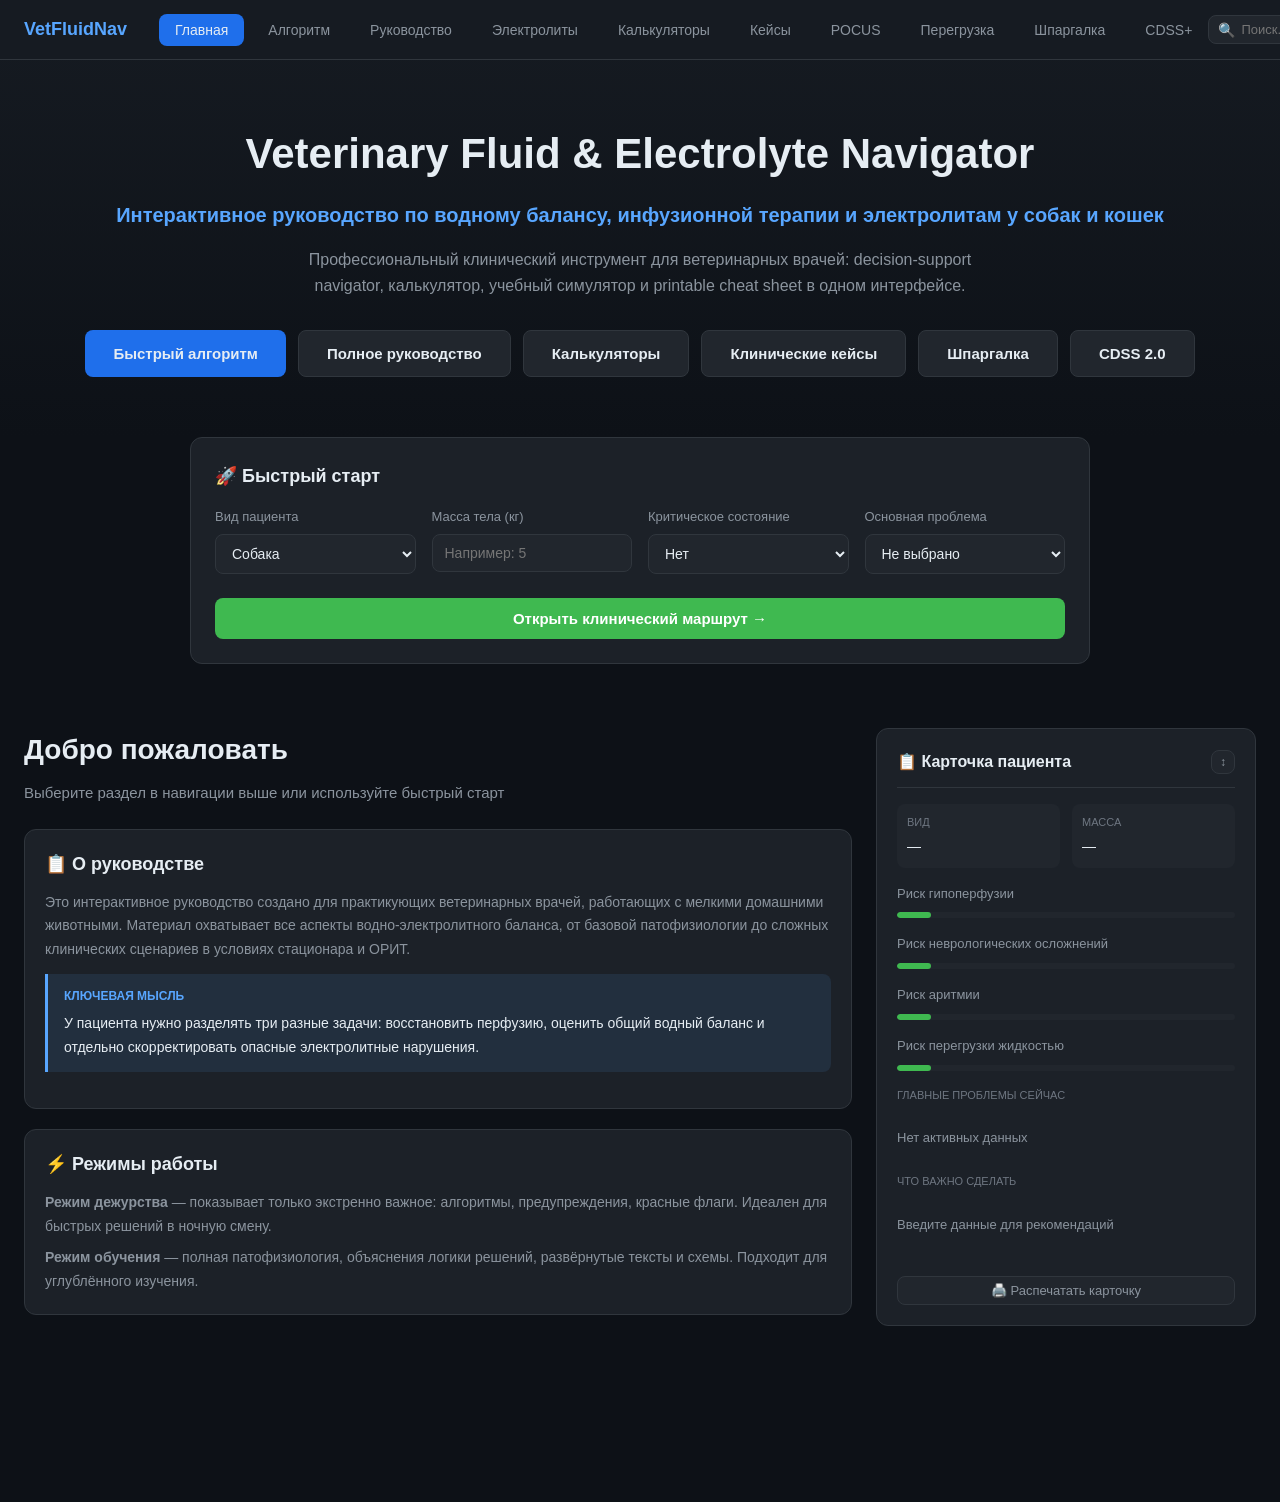
==== commit d7a7fe67: "Merge branch 'main' into codex/enhance-veterinary-medicine-website-features-iel6uy" ====
--- a/index.html
+++ b/index.html
@@ -2303,6 +2303,7 @@
                 </div>
 
 
+
                 <div class="card">
                     <div class="card-title">🫀 EBVM + RECOVER: интерактивный алгоритм СЛР</div>
                     <div class="card-content">
@@ -2346,7 +2347,7 @@
                             <select class="qs-select" id="abFocus"><option value="uti">Мочевые пути</option><option value="skin">Кожа/мягкие ткани</option><option value="resp">Респираторный</option></select>
                             <label class="qs-label mt-2">Тяжесть</label>
                             <select class="qs-select" id="abSeverity"><option value="mild">Лёгкая</option><option value="moderate">Средняя</option><option value="severe">Тяжёлая</option></select>
-                            <div class="safety-check"><input type="checkbox" id="abSafety"> <label for="abSafety">Подтверждаю: посев взят/планируется, de-escalation через 48-72 ч.</label></div>
+
                             <button class="calc-btn" onclick="buildEmpiricPlan()">Рассчитать эмпирический план</button>
                             <div class="tiny mt-2" id="abPlan">Выберите параметры для подсказки и деэскалации через 48-72ч.</div>
                         </div>
@@ -2356,14 +2357,14 @@
                             <input type="range" min="0" max="10" value="4" id="acutePain">
                             <div class="range-row"><label class="qs-label">Хроническая боль</label><span id="chronicPainVal">3/10</span></div>
                             <input type="range" min="0" max="10" value="3" id="chronicPain">
-                            <div class="safety-check"><input type="checkbox" id="painSafety"> <label for="painSafety">Проверены противопоказания к НПВП/опиоидам и лекарственные взаимодействия.</label></div>
+
                             <div class="tiny mt-2" id="painPlan">Рекомендуется мультимодальная схема с ежедневной переоценкой.</div>
                         </div>
                         <div class="module-card">
                             <h4>Эндокринология</h4>
                             <label class="qs-label">Глюкоза (ммоль/л)</label><input class="qs-input" type="number" id="endoGlucose" value="18">
                             <label class="qs-label mt-2">Масса (кг)</label><input class="qs-input" type="number" id="endoWeight" value="6">
-                            <div class="safety-check"><input type="checkbox" id="endoSafety"> <label for="endoSafety">Подтверждаю: есть план мониторинга глюкозы/электролитов и клинического статуса.</label></div>
+
                             <button class="calc-btn" onclick="calcInsulinDose()">Стартовая доза инсулина</button>
                             <div class="tiny mt-2" id="insulinResult">Ожидаемый диапазон будет показан здесь.</div>
                         </div>
@@ -2406,7 +2407,7 @@
                             <h4>Триаж/дифференциалы</h4>
                             <label class="qs-label">Симптом</label>
                             <select class="qs-select" id="symptomSearch"><option value="vomit">Рвота</option><option value="polyuria">Полиурия/полидипсия</option><option value="collapse">Коллапс</option><option value="dyspnea">Одышка</option></select>
-                            <div class="safety-check"><input type="checkbox" id="ddxSafety"> <label for="ddxSafety">Понимаю: DDx носит вероятностный характер и не заменяет диагностику.</label></div>
+
                             <button class="calc-btn" onclick="buildDifferentials()">Показать DDx + приоритет</button>
                             <div class="tiny mt-2" id="ddxResult">Список формируется с режимом triage-first.</div>
                         </div>
@@ -3570,46 +3571,28 @@
             const steps = document.getElementById('recoverSteps');
             if(!steps) return;
             steps.innerHTML = recoverFlow.map((item,idx)=>`<button class="step-btn ${idx===active?'active':''}" onclick="renderRecoverFlow(${idx})">${idx+1}. ${item.step}</button>`).join('');
-            const out = document.getElementById('recoverOutput');
-            if (!out) return;
-            out.innerHTML = `<strong>${recoverFlow[active].step}</strong><p class="mt-2">${recoverFlow[active].text}</p><p class="tiny mt-2">Подсказка: фиксируйте EtCO₂, ротацию компрессора и тайминг лекарств.</p>`;
+            document.getElementById('recoverOutput').innerHTML = `<strong>${recoverFlow[active].step}</strong><p class="mt-2">${recoverFlow[active].text}</p><p class="tiny mt-2">Подсказка: фиксируйте EtCO₂, ротацию компрессора и тайминг лекарств.</p>`;
         }
 
         function buildEmpiricPlan(){
-            const planEl = document.getElementById('abPlan');
-            const focusEl = document.getElementById('abFocus');
-            const sevEl = document.getElementById('abSeverity');
-            if (!planEl || !focusEl || !sevEl) return;
-            const safety = document.getElementById('abSafety');
-            if (safety && !safety.checked) {
-                planEl.textContent = 'Сначала подтвердите safety-check (посев/деэскалация), затем формируйте эмпирический план.';
-                return;
-            }
-            const focus = focusEl.value;
-            const sev = sevEl.value;
+            const focus = document.getElementById('abFocus').value;
+            const sev = document.getElementById('abSeverity').value;
+
             const map = {
                 uti: 'UTI-map: E.coli ~72% чувствит. к амокси/клав, ESBL-risk при рецидивах.',
                 skin: 'Skin-map: стафилококки; избегать фторхинолонов первой линии без посева.',
                 resp: 'Resp-map: учитывать Bordetella/Mycoplasma, при тяжёлом течении старт с шире покрытия.'
             };
             const plan = sev === 'severe' ? 'Старт: парентерально, взять посев ДО первой дозы, пересмотр через 24-48ч.' : 'Старт: перорально/step-up, обязательная de-escalation при ответе.';
-            planEl.textContent = `${map[focus]} ${plan}`;
+            document.getElementById('abPlan').textContent = `${map[focus]} ${plan}`;
         }
 
         function calcInsulinDose(){
-            const resultEl = document.getElementById('insulinResult');
-            const glucoseEl = document.getElementById('endoGlucose');
-            const weightEl = document.getElementById('endoWeight');
-            if (!resultEl || !glucoseEl || !weightEl) return;
-            const safety = document.getElementById('endoSafety');
-            if (safety && !safety.checked) {
-                resultEl.textContent = 'Сначала подтвердите safety-check по мониторингу; калькулятор не заменяет протокол ICU.';
-                return;
-            }
-            const g = parseFloat(glucoseEl.value) || 0;
-            const w = parseFloat(weightEl.value) || 0;
+            const g = parseFloat(document.getElementById('endoGlucose').value) || 0;
+            const w = parseFloat(document.getElementById('endoWeight').value) || 0;
             const base = Math.max(0.1, Math.min(0.25, g/100));
-            resultEl.textContent = `Рекомендуемый старт: ${base.toFixed(2)} Ед/кг, ориентировочно ${(base*w).toFixed(2)} Ед на пациента. Контроль глюкозы q1-2ч.`;
+            document.getElementById('insulinResult').textContent = `Рекомендуемый старт: ${base.toFixed(2)} Ед/кг, ориентировочно ${(base*w).toFixed(2)} Ед на пациента. Контроль глюкозы q1-2ч.`;
+
         }
 
         function stageCKD(){
@@ -3634,22 +3617,15 @@
         }
 
         function buildDifferentials(){
-            const resultEl = document.getElementById('ddxResult');
-            const symptomEl = document.getElementById('symptomSearch');
-            if (!resultEl || !symptomEl) return;
-            const safety = document.getElementById('ddxSafety');
-            if (safety && !safety.checked) {
-                resultEl.textContent = 'Подтвердите safety-check: DDx — это ориентир, не финальный диагноз.';
-                return;
-            }
-            const v = symptomEl.value;
+            const v = document.getElementById('symptomSearch').value;
+
             const ddx = {
                 vomit: 'DDx: гастроэнтерит, панкреатит, обструкция, гипоадренокортицизм. Триаж: перфузия + глюкоза + электролиты.',
                 polyuria: 'DDx: ХБП, диабет, HAC, пиометра, психогенная ПП. Триаж: USG + глюкоза + Na/K.',
                 collapse: 'DDx: аритмия, кровопотеря, Addison crisis, тромбоэмболия. Триаж: ABC, ЭКГ, PCV/TS, лактат.',
                 dyspnea: 'DDx: отёк лёгких, астма, плевральный выпот, тромбоэмболия. Триаж: кислород, POCUS, минимальный стресс.'
             };
-            resultEl.textContent = ddx[v];
+            document.getElementById('ddxResult').textContent = ddx[v];
         }
 
         function generateOwnerLeaflet(){
@@ -3674,6 +3650,9 @@
                     const maxPain = Math.max(+acute.value,+chronic.value);
                     document.getElementById('painPlan').textContent = maxPain >= 7 ? 'Высокая боль: опиоид + НПВП (если нет противопоказаний) + регионарная техника.' : maxPain >=4 ? 'Умеренная боль: мультимодальная схема, контроль каждые 6-8ч.' : 'Низкая боль: step-down стратегия и мониторинг побочных эффектов.';
                 }
+                const maxPain = Math.max(+acute.value,+chronic.value);
+                document.getElementById('painPlan').textContent = maxPain >= 7 ? 'Высокая боль: опиоид + НПВП (если нет противопоказаний) + регионарная техника.' : maxPain >=4 ? 'Умеренная боль: мультимодальная схема, контроль каждые 6-8ч.' : 'Низкая боль: step-down стратегия и мониторинг побочных эффектов.';
+
                 document.getElementById('bcsVal').textContent = `${bcs.value}/9`;
                 document.getElementById('mcsVal').textContent = `${mcs.value}/3`;
                 document.getElementById('bodyCompResult').textContent = (+bcs.value >= 7 ? 'Избыточный BCS: скорректируйте калорийность и нагрузку.' : +bcs.value <= 3 ? 'Низкий BCS: оценить кахексию/мальабсорбцию.' : 'BCS в целевом диапазоне.') + ' ' + (+mcs.value <= 1 ? 'Есть риск саркопении.' : 'Мышечная масса приемлемая.');
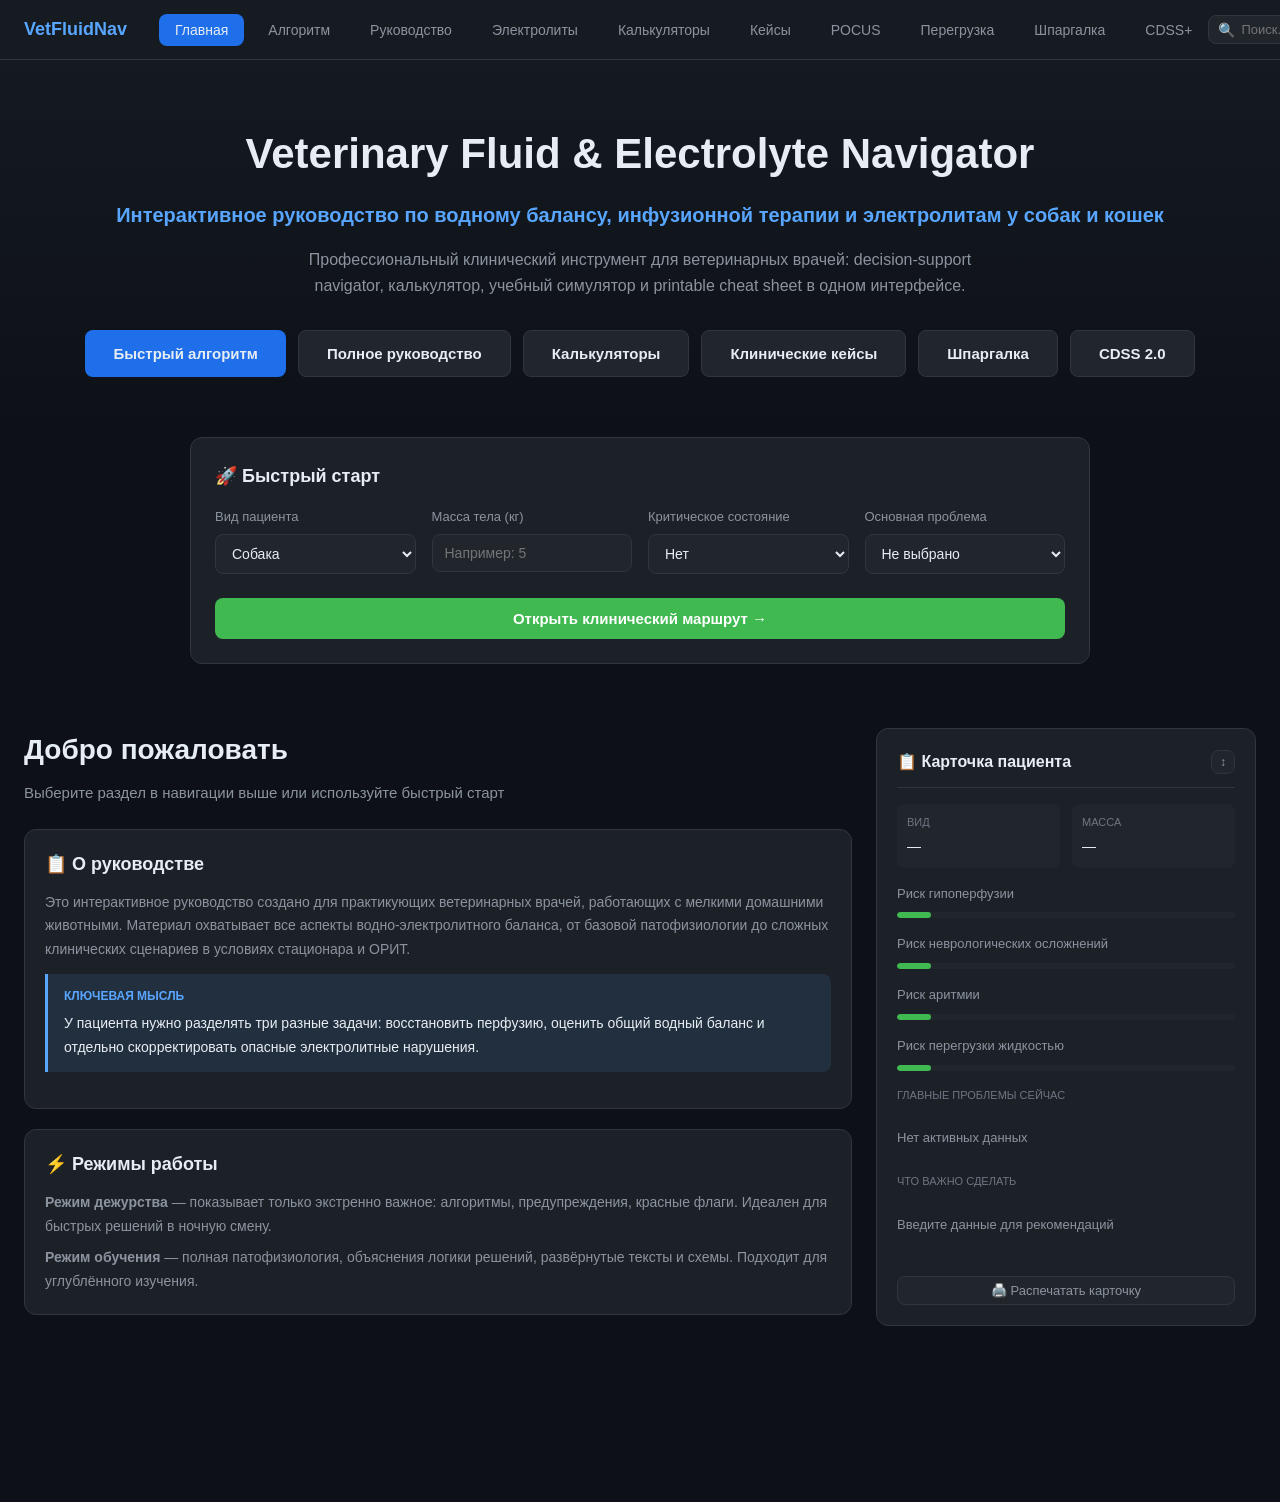
==== commit 0cc3c854: "Реализовать unit toggle конверсии и базовую клиническую валидацию ввода" ====
--- a/index.html
+++ b/index.html
@@ -1212,6 +1212,35 @@
             margin-top: 8px;
             font-size: 12px;
             color: var(--text-secondary);
+        }
+
+        .source-card {
+            background: rgba(88,166,255,0.08);
+            border: 1px dashed var(--accent-blue);
+            border-radius: var(--radius);
+            padding: 12px;
+            margin: 12px 0;
+            font-size: 12px;
+            color: var(--text-secondary);
+        }
+
+        .summary-card {
+            background: var(--bg-tertiary);
+            border: 1px solid var(--accent-blue);
+            border-radius: var(--radius);
+            padding: 14px;
+            margin-top: 12px;
+        }
+
+        .timer-chip {
+            display: inline-block;
+            background: rgba(88,166,255,0.14);
+            color: var(--accent-blue);
+            border: 1px solid var(--accent-blue);
+            border-radius: 999px;
+            padding: 2px 8px;
+            font-size: 11px;
+            margin: 3px 6px 3px 0;
         }
 
         /* ==================== UTILITY CLASSES ==================== */
@@ -1256,6 +1285,11 @@
                     <div class="mode-knob"></div>
                 </div>
             </div>
+            <select class="action-btn" id="unitToggle" style="padding:6px 8px;">
+                <option value="si">SI units</option>
+                <option value="conv">Alt units</option>
+            </select>
+            <span class="tiny" id="unitHint">SI: glucose mmol/L, creatinine µmol/L</span>
             <button class="action-btn" id="printBtn">🖨️ Печать</button>
             <button class="action-btn danger" id="resetBtn">🔄 Сброс</button>
         </div>
@@ -1444,16 +1478,16 @@
                                 <input type="number" class="qs-input alg-input" id="algMg" step="0.1">
                             </div>
                             <div class="qs-field">
-                                <label class="qs-label">P (ммоль/л)</label>
-                                <input type="number" class="qs-input alg-input" id="algP" step="0.1">
+                                <label class="qs-label" id="algPLabel">P (ммоль/л)</label>
+                                <input type="number" class="qs-input alg-input" id="algP" step="0.1" data-unit="phosphorus">
                             </div>
                             <div class="qs-field">
-                                <label class="qs-label">Глюкоза (ммоль/л)</label>
-                                <input type="number" class="qs-input alg-input" id="algGlucose" step="0.1">
+                                <label class="qs-label" id="algGlucoseLabel">Глюкоза (ммоль/л)</label>
+                                <input type="number" class="qs-input alg-input" id="algGlucose" step="0.1" data-unit="glucose">
                             </div>
                             <div class="qs-field">
-                                <label class="qs-label">Креатинин (мкмоль/л)</label>
-                                <input type="number" class="qs-input alg-input" id="algCreatinine" step="1">
+                                <label class="qs-label" id="algCreatinineLabel">Креатинин (мкмоль/л)</label>
+                                <input type="number" class="qs-input alg-input" id="algCreatinine" step="1" data-unit="creatinine">
                             </div>
                             <div class="qs-field">
                                 <label class="qs-label">pH</label>
@@ -1471,7 +1505,9 @@
 
                 <div class="card" id="algorithmResult" style="display: none;">
                     <div class="card-title">🎯 Клиническая приоритизация</div>
+                    <div class="source-card">Последнее клиническое обновление: 2026-04-08 • Основной источник: AAHA/RECOVER/IRIS consensus pathways • Рекомендация основана на: guideline + expert simplification. Инструмент не заменяет клиническое решение.</div>
                     <div class="card-content" id="algorithmOutput"></div>
+                    <div class="summary-card" id="clinicalSummary"></div>
                 </div>
             </section>
 
@@ -1950,6 +1986,10 @@
                     <div class="calc-card">
                         <div class="calc-title">⏱️ Безопасная скорость коррекции Na⁺</div>
                         <div class="calc-input-group">
+                            <label class="calc-label">Тип диснатриемии</label>
+                            <select class="calc-input" id="safeNaType"><option value="acute">Acute</option><option value="chronic">Chronic</option></select>
+                        </div>
+                        <div class="calc-input-group">
                             <label class="calc-label">Na⁺ текущий (ммоль/л)</label>
                             <input type="number" class="calc-input" id="safeNaRate" step="0.1">
                         </div>
@@ -1957,6 +1997,7 @@
                             <label class="calc-label">Na⁺ целевой (ммоль/л)</label>
                             <input type="number" class="calc-input" id="safeNaTarget" step="0.1">
                         </div>
+                        <label class="qs-label"><input type="checkbox" id="safeNaNeuro"> Неврологические признаки при гипонатриемии (emergency-mode)</label>
                         <button class="calc-btn" onclick="calcSafeNaRate()">Рассчитать</button>
                         <div class="calc-result" id="safeNaResult">
                             <div class="result-value" id="safeNaValue"></div>
@@ -2274,6 +2315,30 @@
                     </div>
                 </div>
 
+
+
+                <div class="card mt-4">
+                    <div class="card-title">📈 Fluid Overload Dashboard</div>
+                    <div class="card-content">
+                        <div class="module-grid">
+                            <div class="module-card">
+                                <label class="qs-label"><input type="checkbox" id="foHighRisk"> High-risk patient</label>
+                                <label class="qs-label mt-2">ЧДД (в мин)</label><input class="qs-input" type="number" id="foRR" value="28">
+                                <label class="qs-label mt-2">Масса baseline (кг)</label><input class="qs-input" type="number" id="foWeightBase" value="4.0" step="0.1">
+                                <label class="qs-label mt-2">Масса текущая (кг)</label><input class="qs-input" type="number" id="foWeightNow" value="4.2" step="0.1">
+                            </div>
+                            <div class="module-card">
+                                <label class="qs-label">Ввод (мл/24ч)</label><input class="qs-input" type="number" id="foIn" value="620">
+                                <label class="qs-label mt-2">Вывод (мл/24ч)</label><input class="qs-input" type="number" id="foOut" value="350">
+                                <label class="qs-label mt-2"><input type="checkbox" id="foBLines"> B-lines</label>
+                                <label class="qs-label mt-2"><input type="checkbox" id="foEffusion"> Выпоты</label>
+                                <label class="qs-label mt-2"><input type="checkbox" id="foCava"> Cava intolerance pattern</label>
+                            </div>
+                        </div>
+                        <button class="calc-btn" onclick="updateOverloadDashboard()">Оценить риск перегрузки</button>
+                        <div class="summary-card" id="foDashboardResult">Мониторинг: ЧДД q1-2ч, масса 2-3 раза/сутки, баланс каждый цикл, reassess после каждого вмешательства.</div>
+                    </div>
+                </div>
                 <div class="card mt-4">
                     <div class="card-title">🎯 Группы особого риска</div>
                     <div class="card-content">
@@ -2302,7 +2367,7 @@
                     Все рекомендации должны быть проверены с учетом вида пациента, противопоказаний, сопутствующих болезней и локальных протоколов клиники.</div>
                 </div>
 
-
+                <div class="source-card">Последнее клиническое обновление: 2026-04-08 · Основной источник: AAHA fluid therapy (2024), RECOVER CPR, IRIS CKD/SBP statements · Дополнительные: feline UO/LUT consensus 2025, DKA monitoring reviews. Где экспертное упрощение: быстрые bedside-алгоритмы с обязательным serial monitoring.</div>
 
                 <div class="card">
                     <div class="card-title">🫀 EBVM + RECOVER: интерактивный алгоритм СЛР</div>
@@ -2347,7 +2412,7 @@
                             <select class="qs-select" id="abFocus"><option value="uti">Мочевые пути</option><option value="skin">Кожа/мягкие ткани</option><option value="resp">Респираторный</option></select>
                             <label class="qs-label mt-2">Тяжесть</label>
                             <select class="qs-select" id="abSeverity"><option value="mild">Лёгкая</option><option value="moderate">Средняя</option><option value="severe">Тяжёлая</option></select>
-
+                            <div class="safety-check"><input type="checkbox" id="abSafety"> <label for="abSafety">Подтверждаю: посев взят/планируется, de-escalation через 48-72 ч.</label></div>
                             <button class="calc-btn" onclick="buildEmpiricPlan()">Рассчитать эмпирический план</button>
                             <div class="tiny mt-2" id="abPlan">Выберите параметры для подсказки и деэскалации через 48-72ч.</div>
                         </div>
@@ -2357,22 +2422,22 @@
                             <input type="range" min="0" max="10" value="4" id="acutePain">
                             <div class="range-row"><label class="qs-label">Хроническая боль</label><span id="chronicPainVal">3/10</span></div>
                             <input type="range" min="0" max="10" value="3" id="chronicPain">
-
+                            <div class="safety-check"><input type="checkbox" id="painSafety"> <label for="painSafety">Проверены противопоказания к НПВП/опиоидам и лекарственные взаимодействия.</label></div>
                             <div class="tiny mt-2" id="painPlan">Рекомендуется мультимодальная схема с ежедневной переоценкой.</div>
                         </div>
                         <div class="module-card">
                             <h4>Эндокринология</h4>
-                            <label class="qs-label">Глюкоза (ммоль/л)</label><input class="qs-input" type="number" id="endoGlucose" value="18">
+                            <label class="qs-label" id="endoGlucoseLabel">Глюкоза (ммоль/л)</label><input class="qs-input" type="number" id="endoGlucose" value="18" data-unit="glucose">
                             <label class="qs-label mt-2">Масса (кг)</label><input class="qs-input" type="number" id="endoWeight" value="6">
-
+                            <div class="safety-check"><input type="checkbox" id="endoSafety"> <label for="endoSafety">Подтверждаю: есть план мониторинга глюкозы/электролитов и клинического статуса.</label></div>
                             <button class="calc-btn" onclick="calcInsulinDose()">Стартовая доза инсулина</button>
                             <div class="tiny mt-2" id="insulinResult">Ожидаемый диапазон будет показан здесь.</div>
                         </div>
                         <div class="module-card">
                             <h4>Нефро/урология</h4>
-                            <label class="qs-label">Креатинин (мг/дл)</label><input class="qs-input" type="number" id="ckdCreat" value="2.4" step="0.1">
+                            <label class="qs-label">Вид</label><select class="qs-select" id="ckdSpecies"><option value="cat">Кошка</option><option value="dog">Собака</option></select><label class="qs-label mt-2" id="ckdCreatLabel">Креатинин (мг/дл)</label><input class="qs-input" type="number" id="ckdCreat" value="2.4" step="0.1" data-unit="creatinine_ckd">
                             <label class="qs-label mt-2">UPC</label><input class="qs-input" type="number" id="ckdUpc" value="0.4" step="0.1">
-                            <label class="qs-label mt-2">САД (мм рт.ст.)</label><input class="qs-input" type="number" id="ckdBp" value="155">
+                            <label class="qs-label mt-2">САД (мм рт.ст.)</label><input class="qs-input" type="number" id="ckdBp" value="155"><label class="qs-label mt-2">Повторные измерения подтверждены</label><select class="qs-select" id="ckdSerial"><option value="no">Нет</option><option value="yes">Да</option></select><label class="qs-label mt-2">Есть TOD</label><select class="qs-select" id="ckdTod"><option value="no">Нет</option><option value="yes">Да</option></select>
                             <button class="calc-btn" onclick="stageCKD()">IRIS-стадирование</button>
                             <div class="tiny mt-2" id="ckdResult">Автоматическое стадирование и risk-tier после расчёта.</div>
                         </div>
@@ -2407,7 +2472,7 @@
                             <h4>Триаж/дифференциалы</h4>
                             <label class="qs-label">Симптом</label>
                             <select class="qs-select" id="symptomSearch"><option value="vomit">Рвота</option><option value="polyuria">Полиурия/полидипсия</option><option value="collapse">Коллапс</option><option value="dyspnea">Одышка</option></select>
-
+                            <div class="safety-check"><input type="checkbox" id="ddxSafety"> <label for="ddxSafety">Понимаю: DDx носит вероятностный характер и не заменяет диагностику.</label></div>
                             <button class="calc-btn" onclick="buildDifferentials()">Показать DDx + приоритет</button>
                             <div class="tiny mt-2" id="ddxResult">Список формируется с режимом triage-first.</div>
                         </div>
@@ -2426,7 +2491,7 @@
                     <div class="cheat-grid">
                         <div class="cheat-item">
                             <div class="cheat-item-title">🚨 Гиповолемия</div>
-                            <div class="cheat-item-content">Сначала перфузия, потом тонкая коррекция электролитов. Изотонические кристаллоиды болюсами по 10-20 мл/кг с переоценкой.</div>
+                            <div class="cheat-item-content">Species-specific bolus: кошки 5-10 мл/кг, собаки 15-20 мл/кг buffered isotonic crystalloid за 15-30 мин. Reassess после каждого болюса; maintenance/hypotonic не для лечения гиповолемии.</div>
                         </div>
 
                         <div class="cheat-item">
@@ -2573,7 +2638,8 @@
                 labs: {},
                 signs: {}
             },
-            currentSection: 'home'
+            currentSection: 'home',
+            units: 'si'
         };
 
         // ==================== НАВИГАЦИЯ ====================
@@ -2644,6 +2710,44 @@
         document.getElementById('printBtn').addEventListener('click', () => {
             window.print();
         });
+
+        const unitToggle = document.getElementById('unitToggle');
+
+        function convertUnitValue(value, type, fromUnits, toUnits) {
+            if (value === null || value === '' || Number.isNaN(value) || fromUnits === toUnits) return value;
+            const v = parseFloat(value);
+            if (Number.isNaN(v)) return value;
+            const map = {
+                glucose: { siToAlt: x => x * 18, altToSi: x => x / 18 },
+                creatinine: { siToAlt: x => x / 88.4, altToSi: x => x * 88.4 },
+                creatinine_ckd: { siToAlt: x => x / 88.4, altToSi: x => x * 88.4 },
+                phosphorus: { siToAlt: x => x * 3.1, altToSi: x => x / 3.1 }
+            };
+            if (!map[type]) return value;
+            return fromUnits === 'si' ? map[type].siToAlt(v) : map[type].altToSi(v);
+        }
+
+        function applyUnitSystem(targetUnits) {
+            const prev = state.units || 'si';
+            if (prev !== targetUnits) document.querySelectorAll('input[data-unit]').forEach(inp => {
+                if (!inp.value) return;
+                const conv = convertUnitValue(inp.value, inp.dataset.unit, prev, targetUnits);
+                inp.value = Number(conv).toFixed(inp.dataset.unit.includes('creatinine') ? 2 : 1);
+            });
+            const labels = {
+                algGlucoseLabel: targetUnits === 'si' ? 'Глюкоза (ммоль/л)' : 'Глюкоза (мг/дл)',
+                endoGlucoseLabel: targetUnits === 'si' ? 'Глюкоза (ммоль/л)' : 'Глюкоза (мг/дл)',
+                algCreatinineLabel: targetUnits === 'si' ? 'Креатинин (мкмоль/л)' : 'Креатинин (мг/дл)',
+                ckdCreatLabel: targetUnits === 'si' ? 'Креатинин (мкмоль/л)' : 'Креатинин (мг/дл)',
+                algPLabel: targetUnits === 'si' ? 'P (ммоль/л)' : 'P (мг/дл)'
+            };
+            Object.entries(labels).forEach(([id, txt]) => { const el = document.getElementById(id); if (el) el.textContent = txt; });
+            const hint = document.getElementById('unitHint');
+            if (hint) hint.textContent = targetUnits === 'si' ? 'SI: glucose mmol/L, creatinine µmol/L' : 'Alt: glucose mg/dL, creatinine mg/dL';
+            state.units = targetUnits;
+        }
+
+        if (unitToggle) unitToggle.addEventListener('change', (e) => applyUnitSystem(e.target.value));
 
         // ==================== СБРОС ====================
         document.getElementById('resetBtn').addEventListener('click', () => {
@@ -2793,12 +2897,74 @@
             document.getElementById('actionItems').innerHTML = actions.map(a => `<li class="action-item">${a}</li>`).join('');
         }
 
+
+        function updateClinicalSummaryCard() {
+            const p = state.patient;
+            const labs = p.labs || {};
+            const signs = p.signs || {};
+            const problems = [];
+            const avoid = [];
+            const monitor = [];
+
+            if (signs.hypoperfusion) problems.push('Гипоперфузия/шок');
+            if (labs.k && labs.k > 6.5) problems.push(`Тяжёлая гиперкалиемия (${labs.k})`);
+            if (labs.na && (labs.na < 130 || labs.na > 155)) problems.push(`Диснатриемия (${labs.na})`);
+            if (signs.obstruction) problems.push('Подозрение на уретральную обструкцию');
+            if (signs.effusion || signs.tachypnea) avoid.push('Повторные болюсы без reassessment fluid intolerance');
+            if (signs.hypoperfusion && (labs.na < 130 || labs.na > 155)) avoid.push('Медленная коррекция Na до восстановления объёма');
+
+            monitor.push('Perfusion reassess после каждого болюса');
+            if (labs.na && (labs.na < 130 || labs.na > 155)) monitor.push('Na recheck q4-6h');
+            if (labs.k && labs.k > 5.8) monitor.push('K/ECG recheck через 1-2h');
+            if (labs.glucose && labs.glucose > 12) monitor.push('Glucose recheck через 1-2h');
+
+            const immediateThreat = problems[0] || 'Критическая угроза не выделена';
+            const nextStep = signs.hypoperfusion ? `Species bolus: ${p.species === 'cat' ? '5-10 мл/кг' : '15-20 мл/кг'} buffered isotonic crystalloid за 15-30 мин` : 'Уточнить ведущую проблему и начать targeted therapy';
+            const redFlags = ['судороги', 'анурия', 'одышка', 'выраженная гипотензия', 'hypertensive crisis'];
+
+            const card = document.getElementById('clinicalSummary');
+            if (!card) return;
+            card.innerHTML = `
+                <div class="card-title">🧭 Clinical summary card</div>
+                <div><strong>Проблемы:</strong> ${problems.length ? problems.join(', ') : 'недостаточно данных'}</div>
+                <div class="mt-2"><strong>Немедленная угроза:</strong> ${immediateThreat}</div>
+                <div class="mt-2"><strong>Следующее действие (10-30 мин):</strong> ${nextStep}</div>
+                <div class="mt-2"><strong>Мониторинг (1-2 ч):</strong> ${monitor.join(' • ')}</div>
+                <div class="mt-2"><strong>Чего избегать:</strong> ${avoid.length ? avoid.join(' • ') : 'избегать терапии без recheck-плана'}</div>
+                <div class="mt-2 text-danger"><strong>Красные флаги:</strong> ${redFlags.join(', ')}</div>
+                <div class="mt-2">
+                    <span class="timer-chip">Na recheck q4-6h</span>
+                    <span class="timer-chip">Glucose q1-2h post insulin/dextrose</span>
+                    <span class="timer-chip">Weight/RR/Balance при overload risk</span>
+                </div>
+            `;
+        }
+
         function togglePatientPanel() {
             document.getElementById('patientPanel').classList.toggle('expanded');
         }
 
+
+        function validateAlgorithmInputs() {
+            const issues = [];
+            const w = parseFloat(document.getElementById('algWeight').value);
+            const na = parseFloat(document.getElementById('algNa').value);
+            const k = parseFloat(document.getElementById('algK').value);
+            const cr = parseFloat(document.getElementById('algCreatinine').value);
+            if (!w || w < 0.3 || w > 120) issues.push('Вес вне допустимого диапазона (0.3-120 кг).');
+            if (!Number.isNaN(na) && na && (na < 100 || na > 200)) issues.push('Na вне физиологичного диапазона (100-200).');
+            if (!Number.isNaN(k) && k && (k < 1.5 || k > 12)) issues.push('K вне физиологичного диапазона (1.5-12).');
+            if (!Number.isNaN(cr) && cr && cr < 0) issues.push('Креатинин не может быть отрицательным.');
+            return issues;
+        }
+
         // ==================== АЛГОРИТМ ====================
         function runAlgorithm() {
+            const issues = validateAlgorithmInputs();
+            if (issues.length) {
+                alert('Проверьте ввод:\n- ' + issues.join('\n- '));
+                return;
+            }
             // Сбор данных
             state.patient.species = document.getElementById('algSpecies').value;
             state.patient.weight = parseFloat(document.getElementById('algWeight').value);
@@ -2822,9 +2988,9 @@
                 cl: parseFloat(document.getElementById('algCl').value) || null,
                 ca: parseFloat(document.getElementById('algCa').value) || null,
                 mg: parseFloat(document.getElementById('algMg').value) || null,
-                p: parseFloat(document.getElementById('algP').value) || null,
-                glucose: parseFloat(document.getElementById('algGlucose').value) || null,
-                creatinine: parseFloat(document.getElementById('algCreatinine').value) || null,
+                p: (() => { const v = parseFloat(document.getElementById('algP').value); return v ? (state.units === 'si' ? v : v / 3.1) : null; })(),
+                glucose: (() => { const v = parseFloat(document.getElementById('algGlucose').value); return v ? (state.units === 'si' ? v : v / 18) : null; })(),
+                creatinine: (() => { const v = parseFloat(document.getElementById('algCreatinine').value); return v ? (state.units === 'si' ? v : v * 88.4) : null; })(),
                 ph: parseFloat(document.getElementById('algPh').value) || null,
                 hco3: parseFloat(document.getElementById('algHco3').value) || null
             };
@@ -2835,6 +3001,7 @@
             const output = analyzePatient();
             document.getElementById('algorithmOutput').innerHTML = output;
             document.getElementById('algorithmResult').style.display = 'block';
+            updateClinicalSummaryCard();
         }
 
         function analyzePatient() {
@@ -2849,7 +3016,7 @@
             html += '<div class="card-content"><ul style="margin-left: 20px;">';
             
             if (signs.hypoperfusion) {
-                html += '<li class="text-danger"><strong>Гипоперфузия/шок</strong> — требует немедленной ресусцитации</li>';
+                html += '<li class="text-danger"><strong>Гипоперфузия/шок</strong> — приоритет: восстановление внутрисосудистого объёма, затем коррекция Na/свободной воды</li>';
             }
             if (signs.obstruction || signs.anuria) {
                 html += '<li class="text-danger"><strong>Обструкция/анурия</strong> — механическое препятствие или ОПП</li>';
@@ -3123,6 +3290,8 @@
         function calcSafeNaRate() {
             const naCurrent = parseFloat(document.getElementById('safeNaRate').value);
             const naTarget = parseFloat(document.getElementById('safeNaTarget').value);
+            const dysType = document.getElementById('safeNaType').value;
+            const neuro = document.getElementById('safeNaNeuro').checked;
             
             if (!naCurrent || !naTarget) {
                 alert('Введите текущий и целевой Na⁺');
@@ -3130,14 +3299,20 @@
             }
             
             const diff = Math.abs(naTarget - naCurrent);
-            const hours = diff / 0.5; // 0.5 ммоль/л/ч макс
+            const hourlyLimit = 0.5;
+            const dayLimit = dysType === 'chronic' ? 10 : 12;
+            const hours = diff / hourlyLimit;
+            const days = diff / dayLimit;
             
             const resultEl = document.getElementById('safeNaResult');
             const valueEl = document.getElementById('safeNaValue');
             const interpEl = document.getElementById('safeNaInterpretation');
             
-            valueEl.textContent = `${hours.toFixed(1)} ч`;
-            interpEl.textContent = `Минимальное время для безопасной коррекции (при скорости 0.5 ммоль/л/ч)`;
+            valueEl.textContent = `${hours.toFixed(1)} ч (минимум)`;
+            interpEl.innerHTML = `Макс. скорость: 0.5 мЭкв/л/ч; суточный потолок: ${dayLimit} мЭкв/л/сут; ориентировочно ${days.toFixed(1)} суток.<br>Recheck Na каждые 4-6 часов. Free water deficit = стартовая модель, не механический объём.`;
+            if (neuro && naCurrent < 130) {
+                interpEl.innerHTML += '<br><span class="text-danger"><strong>Emergency-mode:</strong> симптомная гипонатриемия — рассмотреть малые болюсы гипертонического NaCl под строгим мониторингом.</span>';
+            }
             
             valueEl.className = 'result-value';
             resultEl.classList.add('show');
@@ -3500,6 +3675,27 @@
             feedback.classList.add('show');
         }
 
+
+        function updateOverloadDashboard() {
+            const highRisk = document.getElementById('foHighRisk').checked;
+            const rr = parseFloat(document.getElementById('foRR').value) || 0;
+            const w0 = parseFloat(document.getElementById('foWeightBase').value) || 0;
+            const w1 = parseFloat(document.getElementById('foWeightNow').value) || 0;
+            const ins = parseFloat(document.getElementById('foIn').value) || 0;
+            const outs = parseFloat(document.getElementById('foOut').value) || 0;
+            const bLines = document.getElementById('foBLines').checked;
+            const eff = document.getElementById('foEffusion').checked;
+            const cava = document.getElementById('foCava').checked;
+            const delta = w0 > 0 ? ((w1 - w0) / w0) * 100 : 0;
+            const balance = ins - outs;
+            const intolerance = bLines || eff || cava;
+            const risk = (highRisk ? 1 : 0) + (rr > 35 ? 1 : 0) + (delta >= 10 ? 2 : 0) + (intolerance ? 2 : 0);
+            const action = risk >= 3 ? 'Остановить/снизить fluids и переоценить немедленно.' : 'Продолжить осторожно, reassess по чекпоинтам.';
+            const res = document.getElementById('foDashboardResult');
+            if (!res) return;
+            res.innerHTML = `Δмассы: ${delta.toFixed(1)}% (порог overhydration +10%). Баланс: ${balance.toFixed(0)} мл/24ч.<br>Мониторинг: high-risk q2h, ЧДД q1-2h, масса 2-3 раза/сут, I/O каждый цикл.<br>POCUS: ${intolerance ? 'есть признаки fluid intolerance' : 'явных признаков intolerance нет'}.<br><span class="text-danger"><strong>${action}</strong></span>`;
+        }
+
         // ==================== ПЕРЕГРУЗКА ====================
         function assessOverload() {
             const checks = [
@@ -3571,38 +3767,63 @@
             const steps = document.getElementById('recoverSteps');
             if(!steps) return;
             steps.innerHTML = recoverFlow.map((item,idx)=>`<button class="step-btn ${idx===active?'active':''}" onclick="renderRecoverFlow(${idx})">${idx+1}. ${item.step}</button>`).join('');
-            document.getElementById('recoverOutput').innerHTML = `<strong>${recoverFlow[active].step}</strong><p class="mt-2">${recoverFlow[active].text}</p><p class="tiny mt-2">Подсказка: фиксируйте EtCO₂, ротацию компрессора и тайминг лекарств.</p>`;
+            const out = document.getElementById('recoverOutput');
+            if (!out) return;
+            out.innerHTML = `<strong>${recoverFlow[active].step}</strong><p class="mt-2">${recoverFlow[active].text}</p><p class="tiny mt-2">Подсказка: фиксируйте EtCO₂, ротацию компрессора и тайминг лекарств.</p>`;
         }
 
         function buildEmpiricPlan(){
-            const focus = document.getElementById('abFocus').value;
-            const sev = document.getElementById('abSeverity').value;
-
+            const planEl = document.getElementById('abPlan');
+            const focusEl = document.getElementById('abFocus');
+            const sevEl = document.getElementById('abSeverity');
+            if (!planEl || !focusEl || !sevEl) return;
+            const safety = document.getElementById('abSafety');
+            if (safety && !safety.checked) {
+                planEl.textContent = 'Сначала подтвердите safety-check (посев/деэскалация), затем формируйте эмпирический план.';
+                return;
+            }
+            const focus = focusEl.value;
+            const sev = sevEl.value;
             const map = {
                 uti: 'UTI-map: E.coli ~72% чувствит. к амокси/клав, ESBL-risk при рецидивах.',
                 skin: 'Skin-map: стафилококки; избегать фторхинолонов первой линии без посева.',
                 resp: 'Resp-map: учитывать Bordetella/Mycoplasma, при тяжёлом течении старт с шире покрытия.'
             };
             const plan = sev === 'severe' ? 'Старт: парентерально, взять посев ДО первой дозы, пересмотр через 24-48ч.' : 'Старт: перорально/step-up, обязательная de-escalation при ответе.';
-            document.getElementById('abPlan').textContent = `${map[focus]} ${plan}`;
+            planEl.textContent = `${map[focus]} ${plan}`;
         }
 
         function calcInsulinDose(){
-            const g = parseFloat(document.getElementById('endoGlucose').value) || 0;
-            const w = parseFloat(document.getElementById('endoWeight').value) || 0;
+            const resultEl = document.getElementById('insulinResult');
+            const glucoseEl = document.getElementById('endoGlucose');
+            const weightEl = document.getElementById('endoWeight');
+            if (!resultEl || !glucoseEl || !weightEl) return;
+            const safety = document.getElementById('endoSafety');
+            if (safety && !safety.checked) {
+                resultEl.textContent = 'Сначала подтвердите safety-check по мониторингу; калькулятор не заменяет протокол ICU.';
+                return;
+            }
+            const g = parseFloat(glucoseEl.value) || 0;
+            const w = parseFloat(weightEl.value) || 0;
             const base = Math.max(0.1, Math.min(0.25, g/100));
-            document.getElementById('insulinResult').textContent = `Рекомендуемый старт: ${base.toFixed(2)} Ед/кг, ориентировочно ${(base*w).toFixed(2)} Ед на пациента. Контроль глюкозы q1-2ч.`;
-
+            resultEl.textContent = `Рекомендуемый старт: ${base.toFixed(2)} Ед/кг, ориентировочно ${(base*w).toFixed(2)} Ед на пациента. Контроль глюкозы q1-2ч.`;
         }
 
         function stageCKD(){
-            const cr = parseFloat(document.getElementById('ckdCreat').value) || 0;
+            const species = document.getElementById('ckdSpecies').value;
+            let cr = parseFloat(document.getElementById('ckdCreat').value) || 0;
+            if (state.units === 'si') cr = cr / 88.4; // convert µmol/L to mg/dL for IRIS logic
             const upc = parseFloat(document.getElementById('ckdUpc').value) || 0;
             const bp = parseFloat(document.getElementById('ckdBp').value) || 0;
+            const tod = document.getElementById('ckdTod').value === 'yes';
+            const serial = document.getElementById('ckdSerial').value === 'yes';
             let stage = cr < 1.6 ? 'IRIS 1' : cr < 2.8 ? 'IRIS 2' : cr < 5.0 ? 'IRIS 3' : 'IRIS 4';
             const prot = upc < 0.2 ? 'NP' : upc <= 0.5 ? 'BP' : 'P';
             const press = bp < 140 ? 'минимальный' : bp < 160 ? 'низкий' : bp < 180 ? 'умеренный' : 'высокий';
-            document.getElementById('ckdResult').textContent = `${stage}, протеинурия ${prot}, риск TOD по АД: ${press}. Рассмотреть фосфат-биндеры, RAAS-блокаду и гидратационный план.`;
+            let next = 'Serial monitoring + renal diet + individualized fluids';
+            if (bp > 160 && (tod || serial)) next = species === 'cat' ? 'Рассмотреть амлодипин как старт' : 'Рассмотреть RAAS-блокаду как старт';
+            const recheck = bp >= 180 || tod ? 'SBP recheck в 24-72ч' : 'SBP recheck в 7-14 дней';
+            document.getElementById('ckdResult').textContent = `${stage}, UPC ${prot}, SBP-risk ${press}. ${next}. Цель SBP <150; ${recheck}. Диагноз гипертензии: только при корректной технике и серии измерений.`;
         }
 
         function interpretLeukogram(){
@@ -3617,15 +3838,22 @@
         }
 
         function buildDifferentials(){
-            const v = document.getElementById('symptomSearch').value;
-
+            const resultEl = document.getElementById('ddxResult');
+            const symptomEl = document.getElementById('symptomSearch');
+            if (!resultEl || !symptomEl) return;
+            const safety = document.getElementById('ddxSafety');
+            if (safety && !safety.checked) {
+                resultEl.textContent = 'Подтвердите safety-check: DDx — это ориентир, не финальный диагноз.';
+                return;
+            }
+            const v = symptomEl.value;
             const ddx = {
                 vomit: 'DDx: гастроэнтерит, панкреатит, обструкция, гипоадренокортицизм. Триаж: перфузия + глюкоза + электролиты.',
                 polyuria: 'DDx: ХБП, диабет, HAC, пиометра, психогенная ПП. Триаж: USG + глюкоза + Na/K.',
                 collapse: 'DDx: аритмия, кровопотеря, Addison crisis, тромбоэмболия. Триаж: ABC, ЭКГ, PCV/TS, лактат.',
                 dyspnea: 'DDx: отёк лёгких, астма, плевральный выпот, тромбоэмболия. Триаж: кислород, POCUS, минимальный стресс.'
             };
-            document.getElementById('ddxResult').textContent = ddx[v];
+            resultEl.textContent = ddx[v];
         }
 
         function generateOwnerLeaflet(){
@@ -3650,9 +3878,6 @@
                     const maxPain = Math.max(+acute.value,+chronic.value);
                     document.getElementById('painPlan').textContent = maxPain >= 7 ? 'Высокая боль: опиоид + НПВП (если нет противопоказаний) + регионарная техника.' : maxPain >=4 ? 'Умеренная боль: мультимодальная схема, контроль каждые 6-8ч.' : 'Низкая боль: step-down стратегия и мониторинг побочных эффектов.';
                 }
-                const maxPain = Math.max(+acute.value,+chronic.value);
-                document.getElementById('painPlan').textContent = maxPain >= 7 ? 'Высокая боль: опиоид + НПВП (если нет противопоказаний) + регионарная техника.' : maxPain >=4 ? 'Умеренная боль: мультимодальная схема, контроль каждые 6-8ч.' : 'Низкая боль: step-down стратегия и мониторинг побочных эффектов.';
-
                 document.getElementById('bcsVal').textContent = `${bcs.value}/9`;
                 document.getElementById('mcsVal').textContent = `${mcs.value}/3`;
                 document.getElementById('bodyCompResult').textContent = (+bcs.value >= 7 ? 'Избыточный BCS: скорректируйте калорийность и нагрузку.' : +bcs.value <= 3 ? 'Низкий BCS: оценить кахексию/мальабсорбцию.' : 'BCS в целевом диапазоне.') + ' ' + (+mcs.value <= 1 ? 'Есть риск саркопении.' : 'Мышечная масса приемлемая.');
@@ -3744,6 +3969,8 @@
         stageCKD();
         interpretLeukogram();
         buildDifferentials();
+        updateOverloadDashboard();
+        applyUnitSystem(state.units || "si");
     </script>
 </body>
 </html>
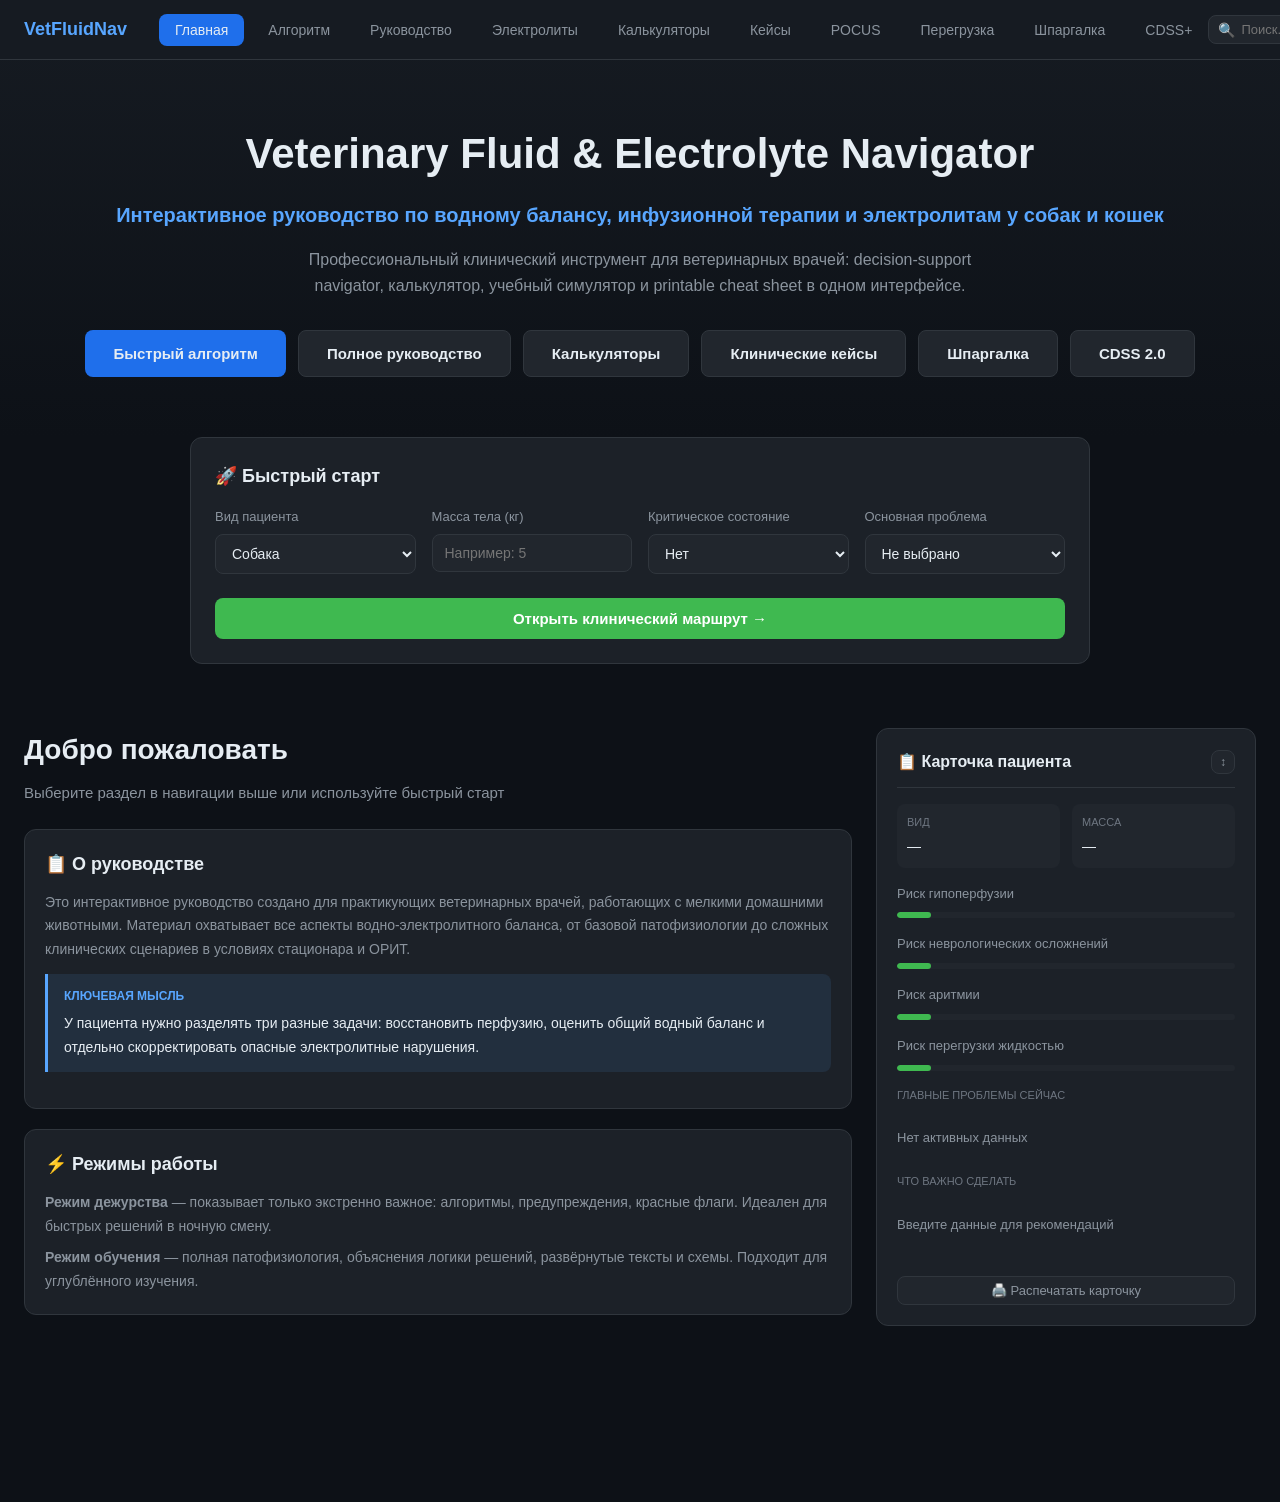
==== commit e429261e: "Merge branch 'main' into codex/enhance-veterinary-medicine-website-features-f68yse" ====
--- a/index.html
+++ b/index.html
@@ -1212,35 +1212,6 @@
             margin-top: 8px;
             font-size: 12px;
             color: var(--text-secondary);
-        }
-
-        .source-card {
-            background: rgba(88,166,255,0.08);
-            border: 1px dashed var(--accent-blue);
-            border-radius: var(--radius);
-            padding: 12px;
-            margin: 12px 0;
-            font-size: 12px;
-            color: var(--text-secondary);
-        }
-
-        .summary-card {
-            background: var(--bg-tertiary);
-            border: 1px solid var(--accent-blue);
-            border-radius: var(--radius);
-            padding: 14px;
-            margin-top: 12px;
-        }
-
-        .timer-chip {
-            display: inline-block;
-            background: rgba(88,166,255,0.14);
-            color: var(--accent-blue);
-            border: 1px solid var(--accent-blue);
-            border-radius: 999px;
-            padding: 2px 8px;
-            font-size: 11px;
-            margin: 3px 6px 3px 0;
         }
 
         /* ==================== UTILITY CLASSES ==================== */
@@ -1289,7 +1260,6 @@
                 <option value="si">SI units</option>
                 <option value="conv">Alt units</option>
             </select>
-            <span class="tiny" id="unitHint">SI: glucose mmol/L, creatinine µmol/L</span>
             <button class="action-btn" id="printBtn">🖨️ Печать</button>
             <button class="action-btn danger" id="resetBtn">🔄 Сброс</button>
         </div>
@@ -2367,7 +2337,7 @@
                     Все рекомендации должны быть проверены с учетом вида пациента, противопоказаний, сопутствующих болезней и локальных протоколов клиники.</div>
                 </div>
 
-                <div class="source-card">Последнее клиническое обновление: 2026-04-08 · Основной источник: AAHA fluid therapy (2024), RECOVER CPR, IRIS CKD/SBP statements · Дополнительные: feline UO/LUT consensus 2025, DKA monitoring reviews. Где экспертное упрощение: быстрые bedside-алгоритмы с обязательным serial monitoring.</div>
+
 
                 <div class="card">
                     <div class="card-title">🫀 EBVM + RECOVER: интерактивный алгоритм СЛР</div>
@@ -2412,7 +2382,7 @@
                             <select class="qs-select" id="abFocus"><option value="uti">Мочевые пути</option><option value="skin">Кожа/мягкие ткани</option><option value="resp">Респираторный</option></select>
                             <label class="qs-label mt-2">Тяжесть</label>
                             <select class="qs-select" id="abSeverity"><option value="mild">Лёгкая</option><option value="moderate">Средняя</option><option value="severe">Тяжёлая</option></select>
-                            <div class="safety-check"><input type="checkbox" id="abSafety"> <label for="abSafety">Подтверждаю: посев взят/планируется, de-escalation через 48-72 ч.</label></div>
+
                             <button class="calc-btn" onclick="buildEmpiricPlan()">Рассчитать эмпирический план</button>
                             <div class="tiny mt-2" id="abPlan">Выберите параметры для подсказки и деэскалации через 48-72ч.</div>
                         </div>
@@ -2422,22 +2392,22 @@
                             <input type="range" min="0" max="10" value="4" id="acutePain">
                             <div class="range-row"><label class="qs-label">Хроническая боль</label><span id="chronicPainVal">3/10</span></div>
                             <input type="range" min="0" max="10" value="3" id="chronicPain">
-                            <div class="safety-check"><input type="checkbox" id="painSafety"> <label for="painSafety">Проверены противопоказания к НПВП/опиоидам и лекарственные взаимодействия.</label></div>
+
                             <div class="tiny mt-2" id="painPlan">Рекомендуется мультимодальная схема с ежедневной переоценкой.</div>
                         </div>
                         <div class="module-card">
                             <h4>Эндокринология</h4>
-                            <label class="qs-label" id="endoGlucoseLabel">Глюкоза (ммоль/л)</label><input class="qs-input" type="number" id="endoGlucose" value="18" data-unit="glucose">
+                            <label class="qs-label">Глюкоза (ммоль/л)</label><input class="qs-input" type="number" id="endoGlucose" value="18">
                             <label class="qs-label mt-2">Масса (кг)</label><input class="qs-input" type="number" id="endoWeight" value="6">
-                            <div class="safety-check"><input type="checkbox" id="endoSafety"> <label for="endoSafety">Подтверждаю: есть план мониторинга глюкозы/электролитов и клинического статуса.</label></div>
+
                             <button class="calc-btn" onclick="calcInsulinDose()">Стартовая доза инсулина</button>
                             <div class="tiny mt-2" id="insulinResult">Ожидаемый диапазон будет показан здесь.</div>
                         </div>
                         <div class="module-card">
                             <h4>Нефро/урология</h4>
-                            <label class="qs-label">Вид</label><select class="qs-select" id="ckdSpecies"><option value="cat">Кошка</option><option value="dog">Собака</option></select><label class="qs-label mt-2" id="ckdCreatLabel">Креатинин (мг/дл)</label><input class="qs-input" type="number" id="ckdCreat" value="2.4" step="0.1" data-unit="creatinine_ckd">
+                            <label class="qs-label">Креатинин (мг/дл)</label><input class="qs-input" type="number" id="ckdCreat" value="2.4" step="0.1">
                             <label class="qs-label mt-2">UPC</label><input class="qs-input" type="number" id="ckdUpc" value="0.4" step="0.1">
-                            <label class="qs-label mt-2">САД (мм рт.ст.)</label><input class="qs-input" type="number" id="ckdBp" value="155"><label class="qs-label mt-2">Повторные измерения подтверждены</label><select class="qs-select" id="ckdSerial"><option value="no">Нет</option><option value="yes">Да</option></select><label class="qs-label mt-2">Есть TOD</label><select class="qs-select" id="ckdTod"><option value="no">Нет</option><option value="yes">Да</option></select>
+                            <label class="qs-label mt-2">САД (мм рт.ст.)</label><input class="qs-input" type="number" id="ckdBp" value="155">
                             <button class="calc-btn" onclick="stageCKD()">IRIS-стадирование</button>
                             <div class="tiny mt-2" id="ckdResult">Автоматическое стадирование и risk-tier после расчёта.</div>
                         </div>
@@ -2472,7 +2442,7 @@
                             <h4>Триаж/дифференциалы</h4>
                             <label class="qs-label">Симптом</label>
                             <select class="qs-select" id="symptomSearch"><option value="vomit">Рвота</option><option value="polyuria">Полиурия/полидипсия</option><option value="collapse">Коллапс</option><option value="dyspnea">Одышка</option></select>
-                            <div class="safety-check"><input type="checkbox" id="ddxSafety"> <label for="ddxSafety">Понимаю: DDx носит вероятностный характер и не заменяет диагностику.</label></div>
+
                             <button class="calc-btn" onclick="buildDifferentials()">Показать DDx + приоритет</button>
                             <div class="tiny mt-2" id="ddxResult">Список формируется с режимом triage-first.</div>
                         </div>
@@ -2712,42 +2682,9 @@
         });
 
         const unitToggle = document.getElementById('unitToggle');
-
-        function convertUnitValue(value, type, fromUnits, toUnits) {
-            if (value === null || value === '' || Number.isNaN(value) || fromUnits === toUnits) return value;
-            const v = parseFloat(value);
-            if (Number.isNaN(v)) return value;
-            const map = {
-                glucose: { siToAlt: x => x * 18, altToSi: x => x / 18 },
-                creatinine: { siToAlt: x => x / 88.4, altToSi: x => x * 88.4 },
-                creatinine_ckd: { siToAlt: x => x / 88.4, altToSi: x => x * 88.4 },
-                phosphorus: { siToAlt: x => x * 3.1, altToSi: x => x / 3.1 }
-            };
-            if (!map[type]) return value;
-            return fromUnits === 'si' ? map[type].siToAlt(v) : map[type].altToSi(v);
-        }
-
-        function applyUnitSystem(targetUnits) {
-            const prev = state.units || 'si';
-            if (prev !== targetUnits) document.querySelectorAll('input[data-unit]').forEach(inp => {
-                if (!inp.value) return;
-                const conv = convertUnitValue(inp.value, inp.dataset.unit, prev, targetUnits);
-                inp.value = Number(conv).toFixed(inp.dataset.unit.includes('creatinine') ? 2 : 1);
-            });
-            const labels = {
-                algGlucoseLabel: targetUnits === 'si' ? 'Глюкоза (ммоль/л)' : 'Глюкоза (мг/дл)',
-                endoGlucoseLabel: targetUnits === 'si' ? 'Глюкоза (ммоль/л)' : 'Глюкоза (мг/дл)',
-                algCreatinineLabel: targetUnits === 'si' ? 'Креатинин (мкмоль/л)' : 'Креатинин (мг/дл)',
-                ckdCreatLabel: targetUnits === 'si' ? 'Креатинин (мкмоль/л)' : 'Креатинин (мг/дл)',
-                algPLabel: targetUnits === 'si' ? 'P (ммоль/л)' : 'P (мг/дл)'
-            };
-            Object.entries(labels).forEach(([id, txt]) => { const el = document.getElementById(id); if (el) el.textContent = txt; });
-            const hint = document.getElementById('unitHint');
-            if (hint) hint.textContent = targetUnits === 'si' ? 'SI: glucose mmol/L, creatinine µmol/L' : 'Alt: glucose mg/dL, creatinine mg/dL';
-            state.units = targetUnits;
-        }
-
-        if (unitToggle) unitToggle.addEventListener('change', (e) => applyUnitSystem(e.target.value));
+        if (unitToggle) unitToggle.addEventListener('change', (e) => {
+            state.units = e.target.value;
+        });
 
         // ==================== СБРОС ====================
         document.getElementById('resetBtn').addEventListener('click', () => {
@@ -3767,63 +3704,38 @@
             const steps = document.getElementById('recoverSteps');
             if(!steps) return;
             steps.innerHTML = recoverFlow.map((item,idx)=>`<button class="step-btn ${idx===active?'active':''}" onclick="renderRecoverFlow(${idx})">${idx+1}. ${item.step}</button>`).join('');
-            const out = document.getElementById('recoverOutput');
-            if (!out) return;
-            out.innerHTML = `<strong>${recoverFlow[active].step}</strong><p class="mt-2">${recoverFlow[active].text}</p><p class="tiny mt-2">Подсказка: фиксируйте EtCO₂, ротацию компрессора и тайминг лекарств.</p>`;
+            document.getElementById('recoverOutput').innerHTML = `<strong>${recoverFlow[active].step}</strong><p class="mt-2">${recoverFlow[active].text}</p><p class="tiny mt-2">Подсказка: фиксируйте EtCO₂, ротацию компрессора и тайминг лекарств.</p>`;
         }
 
         function buildEmpiricPlan(){
-            const planEl = document.getElementById('abPlan');
-            const focusEl = document.getElementById('abFocus');
-            const sevEl = document.getElementById('abSeverity');
-            if (!planEl || !focusEl || !sevEl) return;
-            const safety = document.getElementById('abSafety');
-            if (safety && !safety.checked) {
-                planEl.textContent = 'Сначала подтвердите safety-check (посев/деэскалация), затем формируйте эмпирический план.';
-                return;
-            }
-            const focus = focusEl.value;
-            const sev = sevEl.value;
+            const focus = document.getElementById('abFocus').value;
+            const sev = document.getElementById('abSeverity').value;
+
             const map = {
                 uti: 'UTI-map: E.coli ~72% чувствит. к амокси/клав, ESBL-risk при рецидивах.',
                 skin: 'Skin-map: стафилококки; избегать фторхинолонов первой линии без посева.',
                 resp: 'Resp-map: учитывать Bordetella/Mycoplasma, при тяжёлом течении старт с шире покрытия.'
             };
             const plan = sev === 'severe' ? 'Старт: парентерально, взять посев ДО первой дозы, пересмотр через 24-48ч.' : 'Старт: перорально/step-up, обязательная de-escalation при ответе.';
-            planEl.textContent = `${map[focus]} ${plan}`;
+            document.getElementById('abPlan').textContent = `${map[focus]} ${plan}`;
         }
 
         function calcInsulinDose(){
-            const resultEl = document.getElementById('insulinResult');
-            const glucoseEl = document.getElementById('endoGlucose');
-            const weightEl = document.getElementById('endoWeight');
-            if (!resultEl || !glucoseEl || !weightEl) return;
-            const safety = document.getElementById('endoSafety');
-            if (safety && !safety.checked) {
-                resultEl.textContent = 'Сначала подтвердите safety-check по мониторингу; калькулятор не заменяет протокол ICU.';
-                return;
-            }
-            const g = parseFloat(glucoseEl.value) || 0;
-            const w = parseFloat(weightEl.value) || 0;
+            const g = parseFloat(document.getElementById('endoGlucose').value) || 0;
+            const w = parseFloat(document.getElementById('endoWeight').value) || 0;
             const base = Math.max(0.1, Math.min(0.25, g/100));
-            resultEl.textContent = `Рекомендуемый старт: ${base.toFixed(2)} Ед/кг, ориентировочно ${(base*w).toFixed(2)} Ед на пациента. Контроль глюкозы q1-2ч.`;
+            document.getElementById('insulinResult').textContent = `Рекомендуемый старт: ${base.toFixed(2)} Ед/кг, ориентировочно ${(base*w).toFixed(2)} Ед на пациента. Контроль глюкозы q1-2ч.`;
+
         }
 
         function stageCKD(){
-            const species = document.getElementById('ckdSpecies').value;
-            let cr = parseFloat(document.getElementById('ckdCreat').value) || 0;
-            if (state.units === 'si') cr = cr / 88.4; // convert µmol/L to mg/dL for IRIS logic
+            const cr = parseFloat(document.getElementById('ckdCreat').value) || 0;
             const upc = parseFloat(document.getElementById('ckdUpc').value) || 0;
             const bp = parseFloat(document.getElementById('ckdBp').value) || 0;
-            const tod = document.getElementById('ckdTod').value === 'yes';
-            const serial = document.getElementById('ckdSerial').value === 'yes';
             let stage = cr < 1.6 ? 'IRIS 1' : cr < 2.8 ? 'IRIS 2' : cr < 5.0 ? 'IRIS 3' : 'IRIS 4';
             const prot = upc < 0.2 ? 'NP' : upc <= 0.5 ? 'BP' : 'P';
             const press = bp < 140 ? 'минимальный' : bp < 160 ? 'низкий' : bp < 180 ? 'умеренный' : 'высокий';
-            let next = 'Serial monitoring + renal diet + individualized fluids';
-            if (bp > 160 && (tod || serial)) next = species === 'cat' ? 'Рассмотреть амлодипин как старт' : 'Рассмотреть RAAS-блокаду как старт';
-            const recheck = bp >= 180 || tod ? 'SBP recheck в 24-72ч' : 'SBP recheck в 7-14 дней';
-            document.getElementById('ckdResult').textContent = `${stage}, UPC ${prot}, SBP-risk ${press}. ${next}. Цель SBP <150; ${recheck}. Диагноз гипертензии: только при корректной технике и серии измерений.`;
+            document.getElementById('ckdResult').textContent = `${stage}, протеинурия ${prot}, риск TOD по АД: ${press}. Рассмотреть фосфат-биндеры, RAAS-блокаду и гидратационный план.`;
         }
 
         function interpretLeukogram(){
@@ -3838,22 +3750,15 @@
         }
 
         function buildDifferentials(){
-            const resultEl = document.getElementById('ddxResult');
-            const symptomEl = document.getElementById('symptomSearch');
-            if (!resultEl || !symptomEl) return;
-            const safety = document.getElementById('ddxSafety');
-            if (safety && !safety.checked) {
-                resultEl.textContent = 'Подтвердите safety-check: DDx — это ориентир, не финальный диагноз.';
-                return;
-            }
-            const v = symptomEl.value;
+            const v = document.getElementById('symptomSearch').value;
+
             const ddx = {
                 vomit: 'DDx: гастроэнтерит, панкреатит, обструкция, гипоадренокортицизм. Триаж: перфузия + глюкоза + электролиты.',
                 polyuria: 'DDx: ХБП, диабет, HAC, пиометра, психогенная ПП. Триаж: USG + глюкоза + Na/K.',
                 collapse: 'DDx: аритмия, кровопотеря, Addison crisis, тромбоэмболия. Триаж: ABC, ЭКГ, PCV/TS, лактат.',
                 dyspnea: 'DDx: отёк лёгких, астма, плевральный выпот, тромбоэмболия. Триаж: кислород, POCUS, минимальный стресс.'
             };
-            resultEl.textContent = ddx[v];
+            document.getElementById('ddxResult').textContent = ddx[v];
         }
 
         function generateOwnerLeaflet(){
@@ -3878,6 +3783,9 @@
                     const maxPain = Math.max(+acute.value,+chronic.value);
                     document.getElementById('painPlan').textContent = maxPain >= 7 ? 'Высокая боль: опиоид + НПВП (если нет противопоказаний) + регионарная техника.' : maxPain >=4 ? 'Умеренная боль: мультимодальная схема, контроль каждые 6-8ч.' : 'Низкая боль: step-down стратегия и мониторинг побочных эффектов.';
                 }
+                const maxPain = Math.max(+acute.value,+chronic.value);
+                document.getElementById('painPlan').textContent = maxPain >= 7 ? 'Высокая боль: опиоид + НПВП (если нет противопоказаний) + регионарная техника.' : maxPain >=4 ? 'Умеренная боль: мультимодальная схема, контроль каждые 6-8ч.' : 'Низкая боль: step-down стратегия и мониторинг побочных эффектов.';
+
                 document.getElementById('bcsVal').textContent = `${bcs.value}/9`;
                 document.getElementById('mcsVal').textContent = `${mcs.value}/3`;
                 document.getElementById('bodyCompResult').textContent = (+bcs.value >= 7 ? 'Избыточный BCS: скорректируйте калорийность и нагрузку.' : +bcs.value <= 3 ? 'Низкий BCS: оценить кахексию/мальабсорбцию.' : 'BCS в целевом диапазоне.') + ' ' + (+mcs.value <= 1 ? 'Есть риск саркопении.' : 'Мышечная масса приемлемая.');
@@ -3969,8 +3877,6 @@
         stageCKD();
         interpretLeukogram();
         buildDifferentials();
-        updateOverloadDashboard();
-        applyUnitSystem(state.units || "si");
     </script>
 </body>
 </html>
